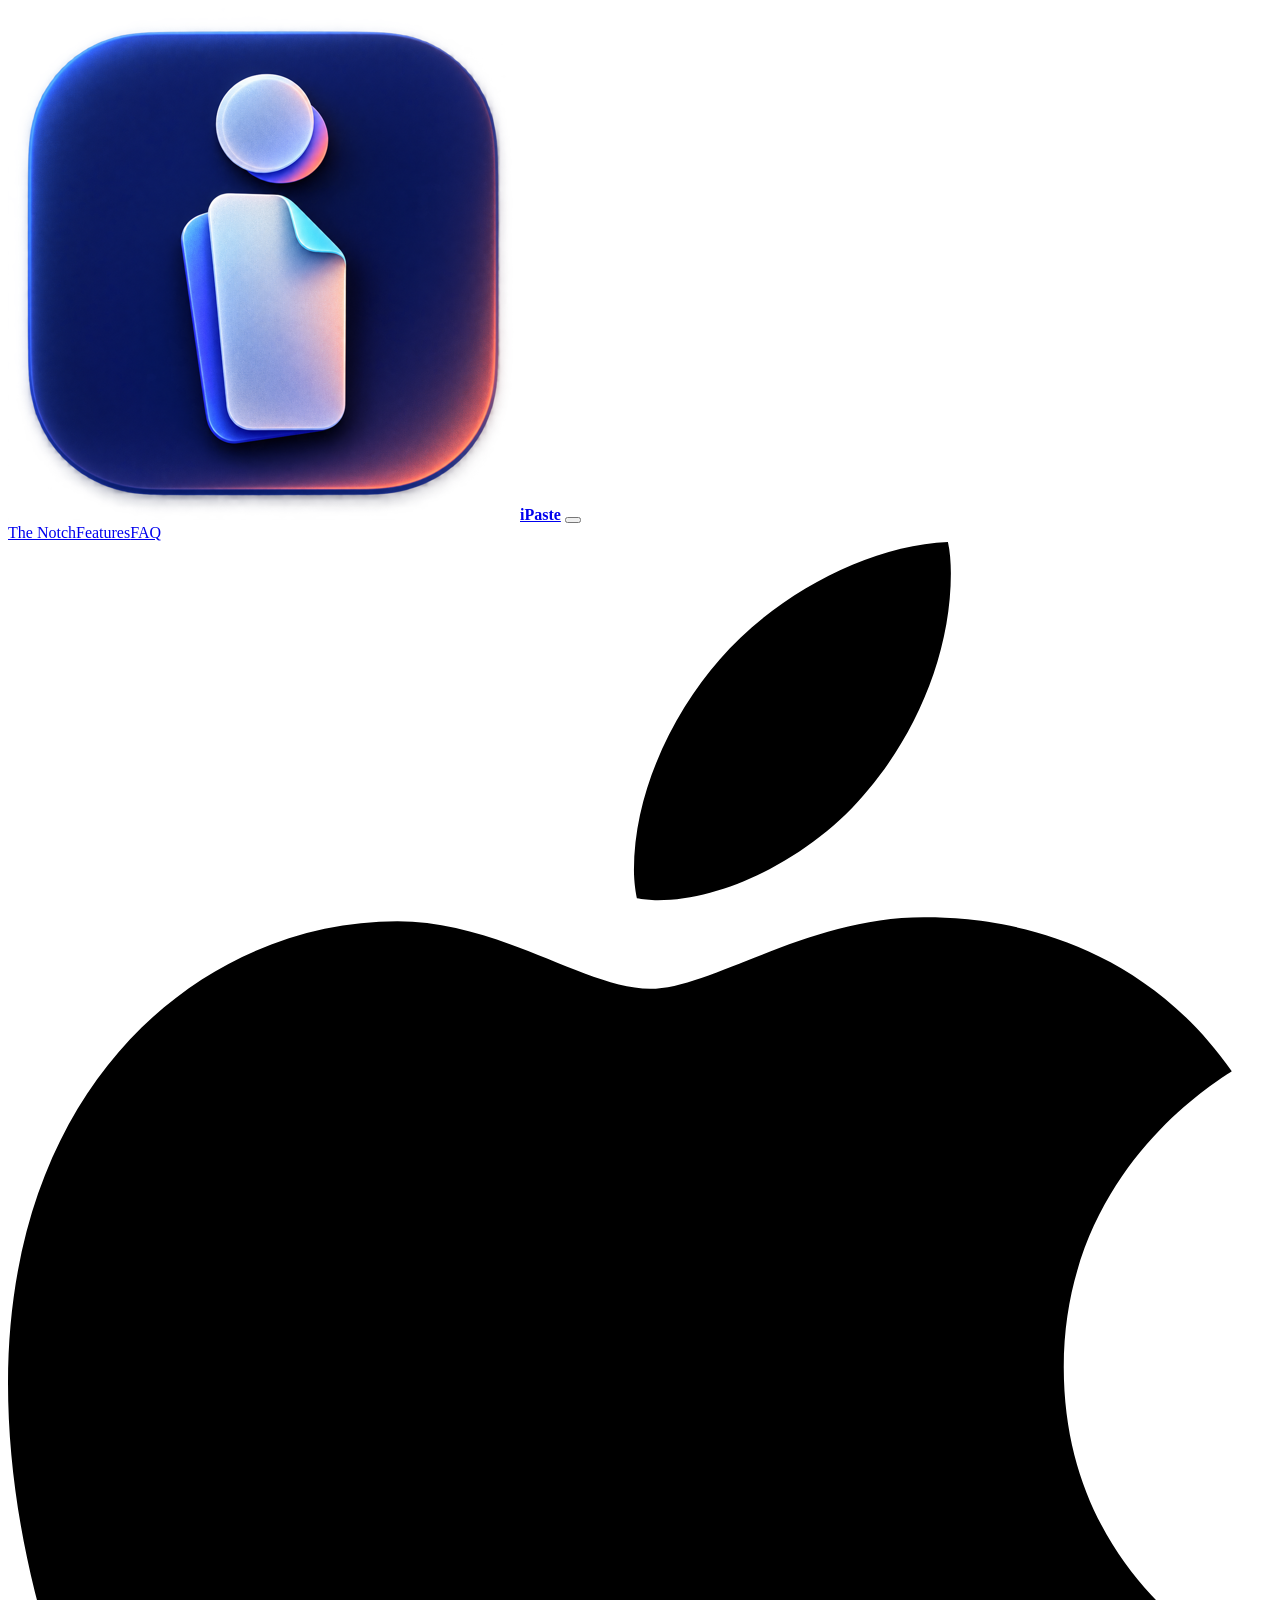
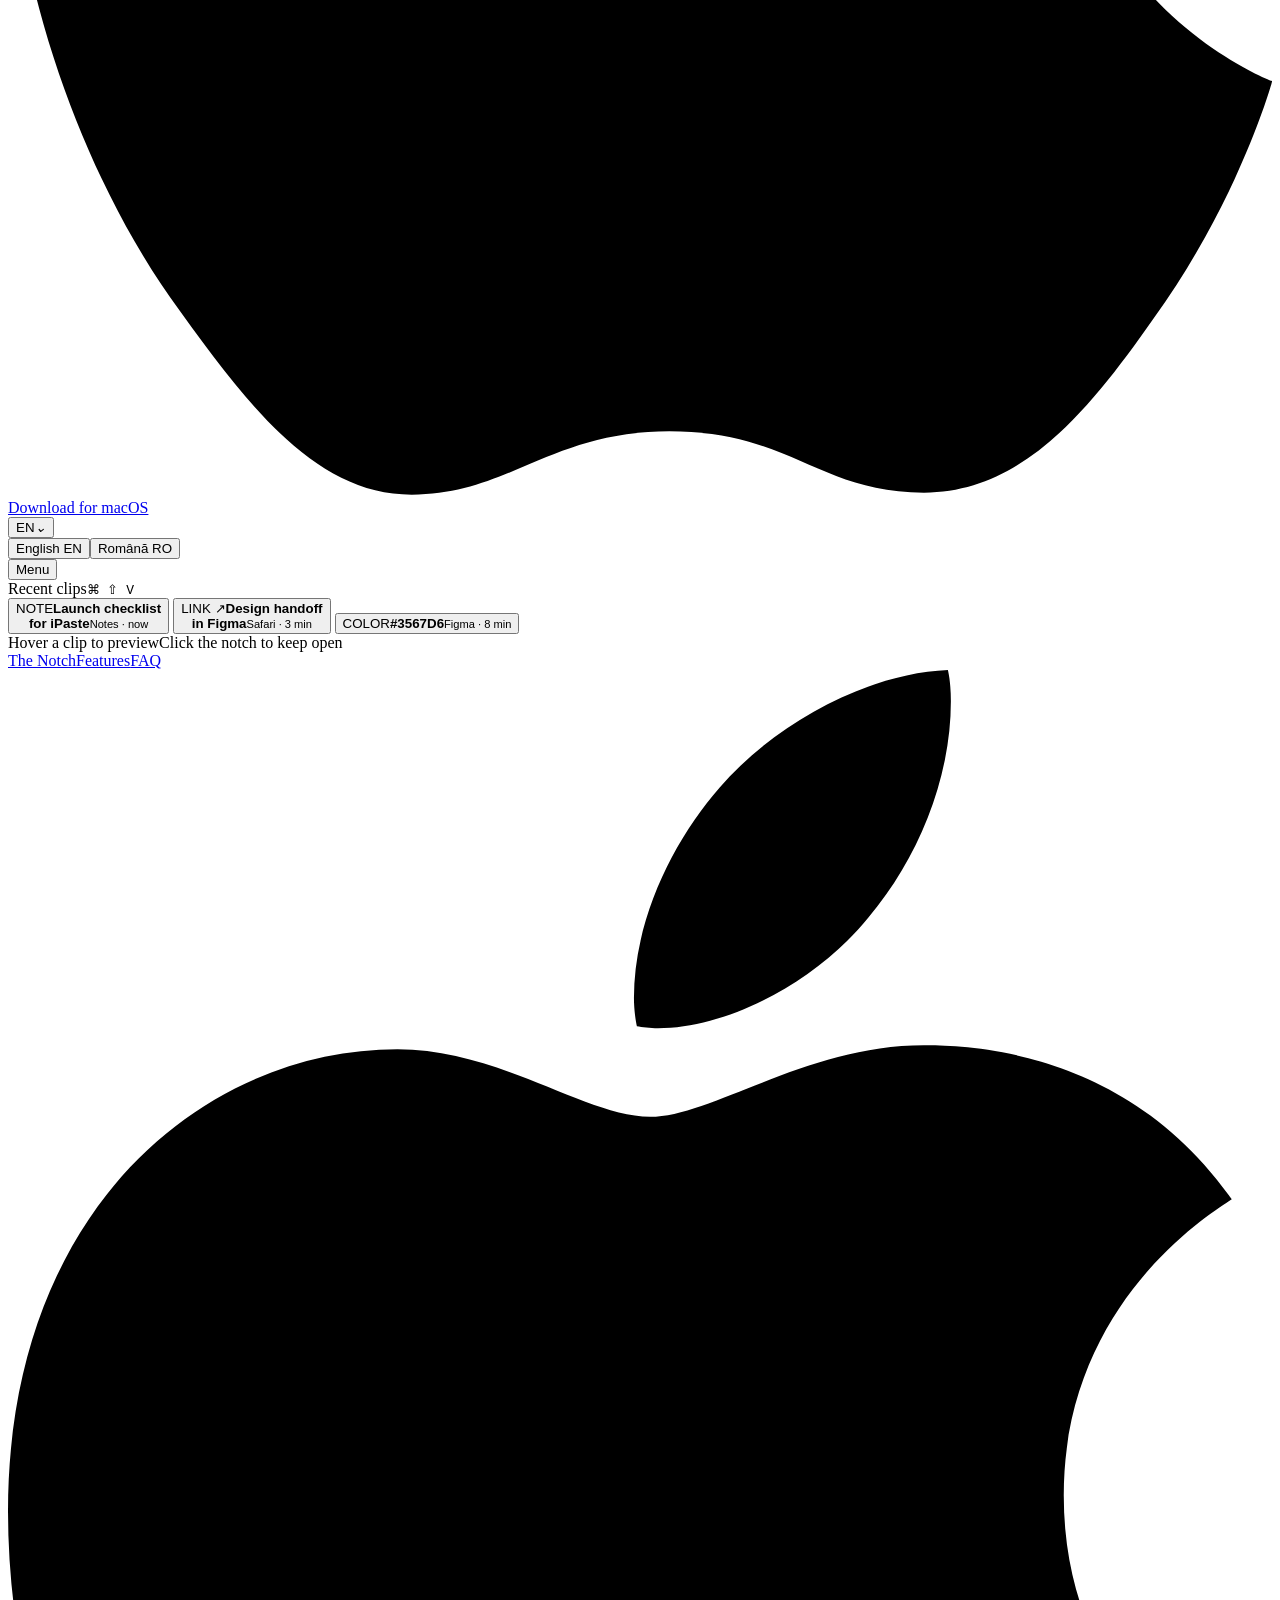
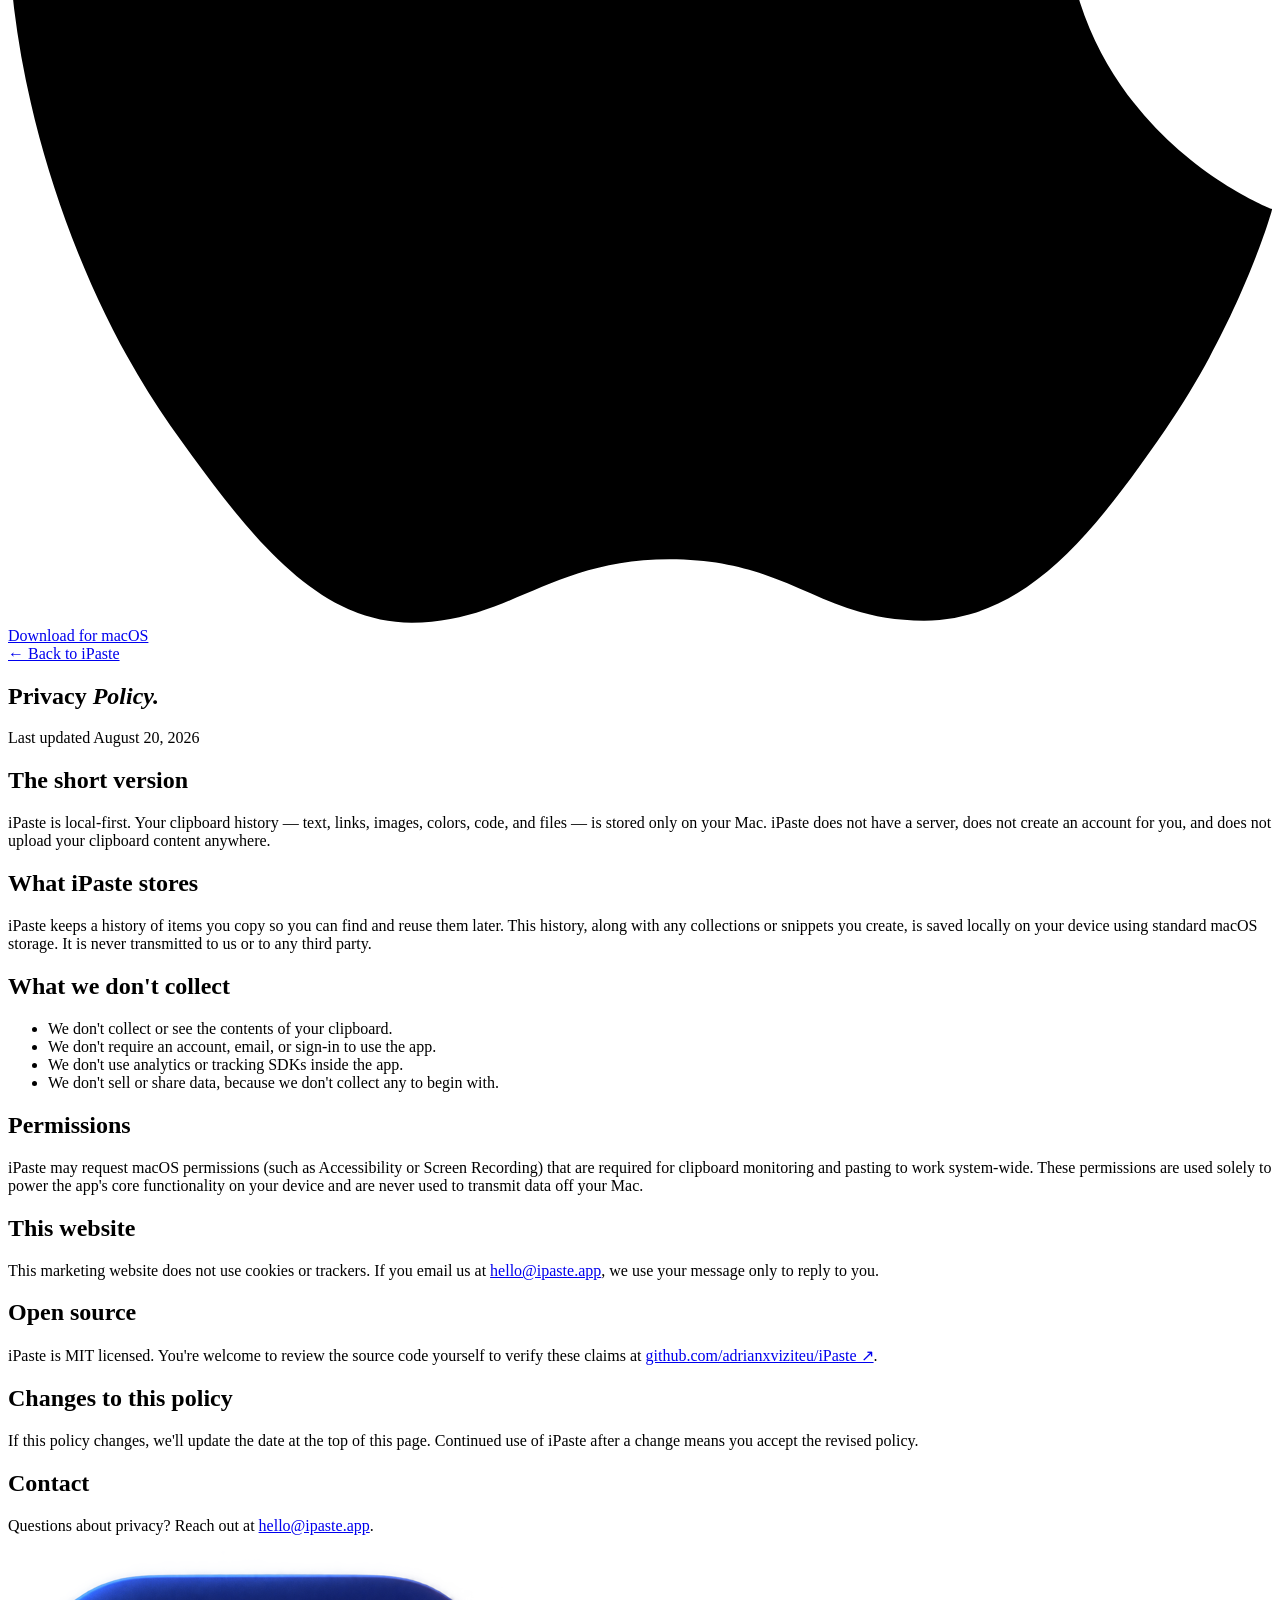
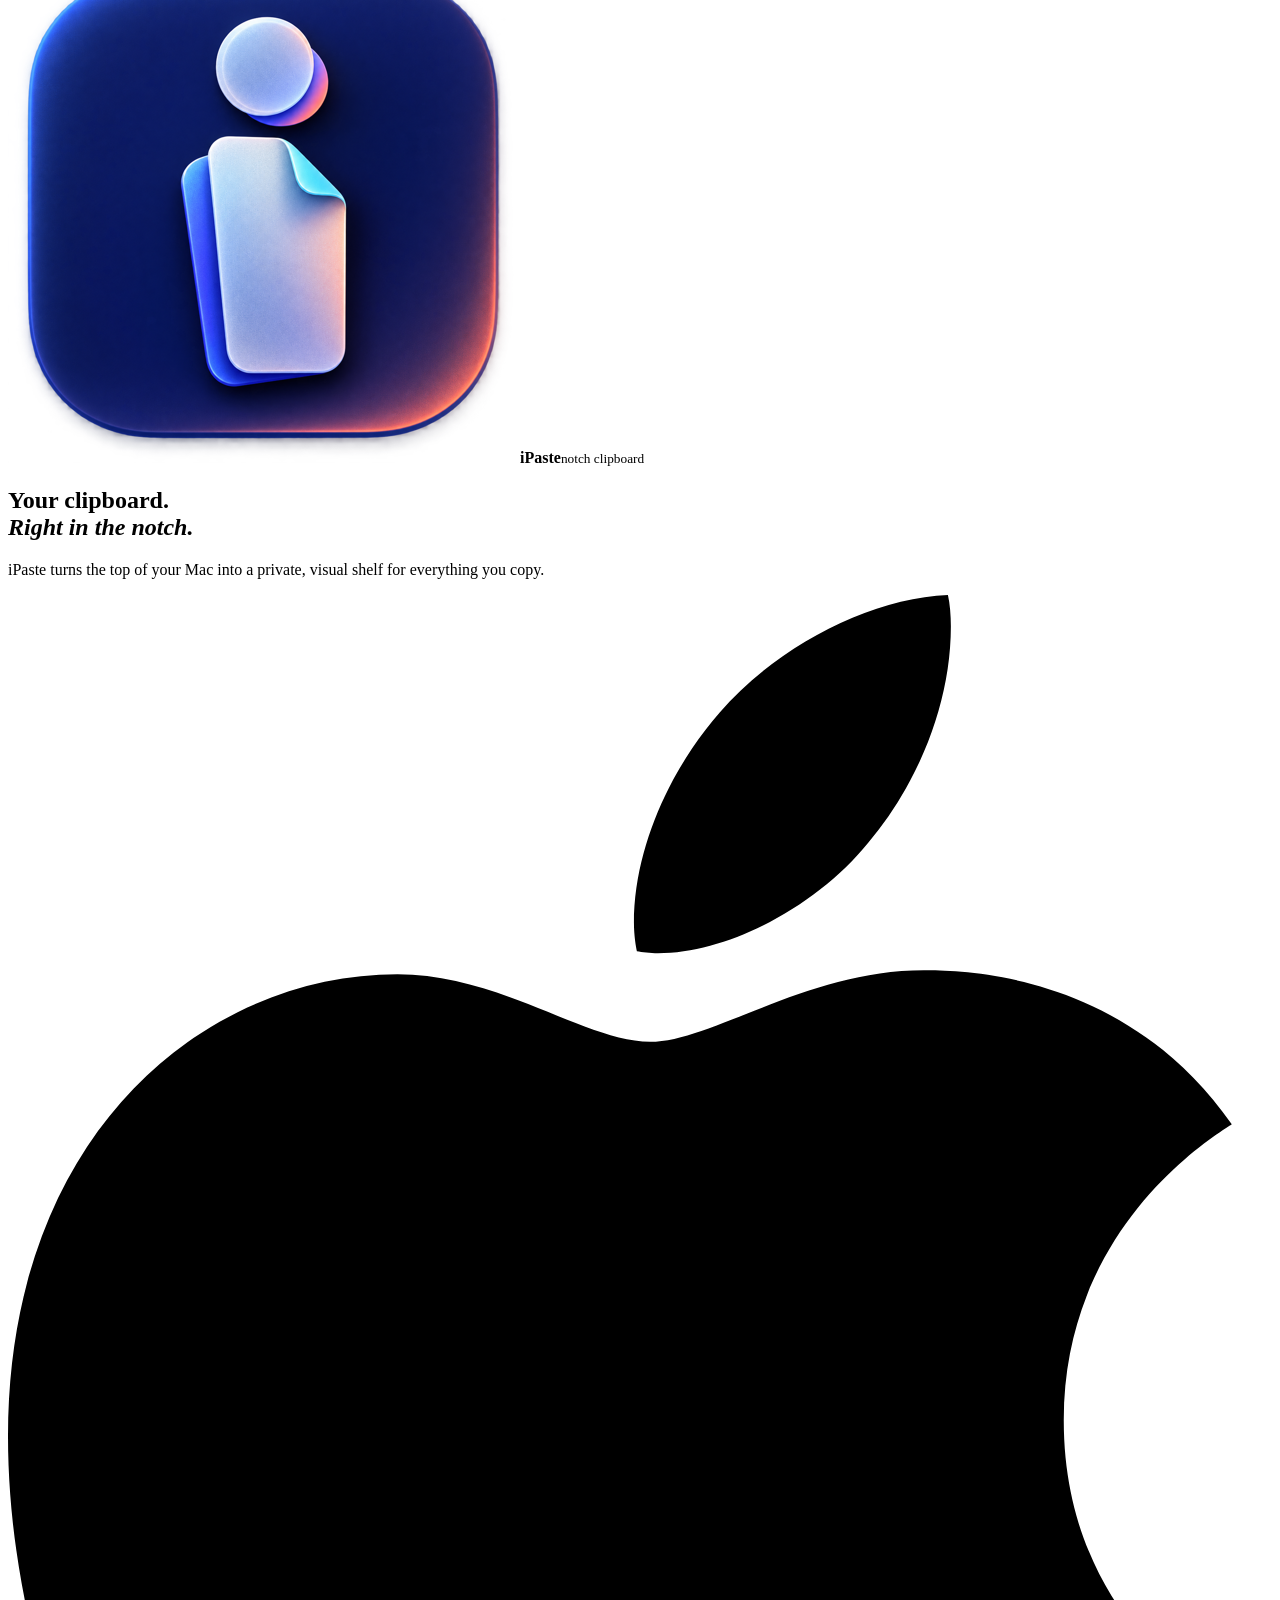
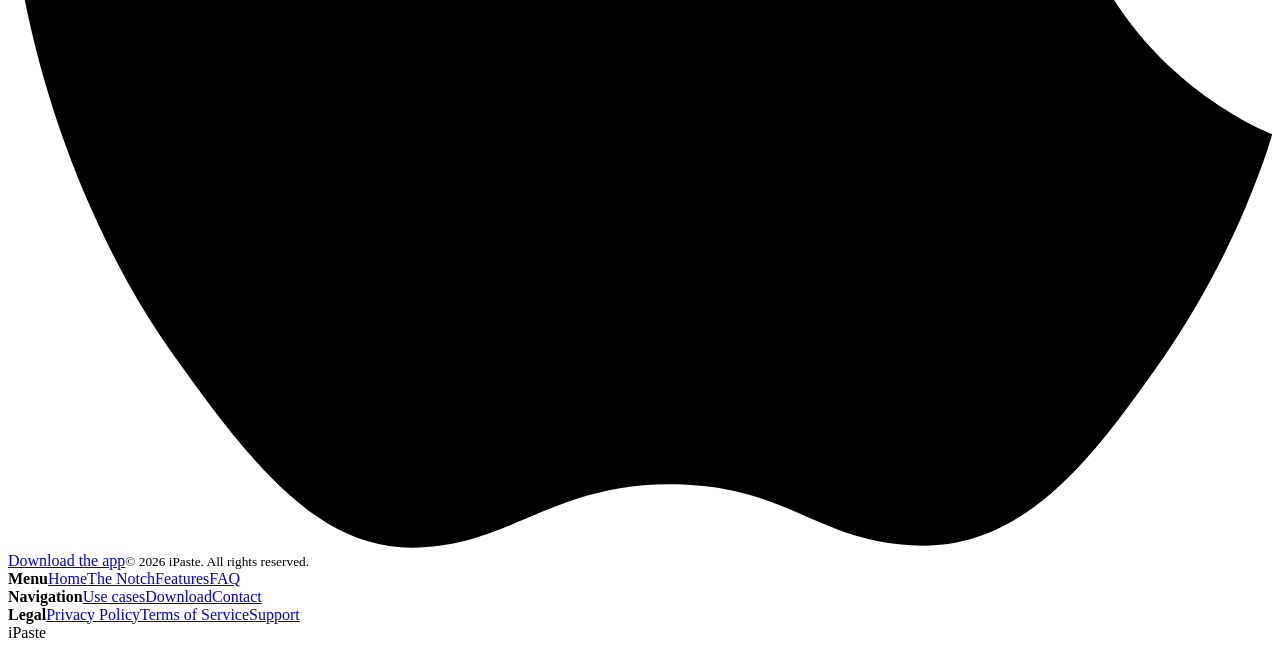
==== website/privacy.html @ 1c2b7af9 "Add Terms of Service page for iPaste" ====
<!doctype html>
<html lang="en">
  <head>
    <meta charset="UTF-8" />
    <meta name="viewport" content="width=device-width, initial-scale=1.0" />
    <meta name="theme-color" content="#1d46d2" />
    <meta name="description" content="iPaste's privacy policy: what data the app collects (none, by default) and how your clipboard history stays on your Mac." />
    <title>Privacy Policy — iPaste</title>
    <link rel="icon" type="image/png" sizes="16x16" href="assets/favicon-16.png" />
    <link rel="icon" type="image/png" sizes="32x32" href="assets/favicon-32.png" />
    <link rel="apple-touch-icon" sizes="180x180" href="assets/apple-touch-icon.png" />
    <link rel="stylesheet" href="styles.css" />
  </head>
  <body>
    <header class="floating-nav" data-notch-nav>
      <div class="nav-bar">
        <a class="nav-brand" href="index.html#top"><img class="app-icon" src="assets/ipaste-icon.png" alt="" /><strong>iPaste</strong></a>
        <button class="notch-peek-toggle" type="button" aria-expanded="false" aria-controls="notch-nav-shelf" aria-label="Preview recent clipboard items"><span></span><span></span><span></span></button>
        <nav class="nav-links"><a href="index.html#notch">The Notch</a><a href="index.html#features">Features</a><a href="index.html#faq">FAQ</a></nav>
        <a class="download-pill download-link" data-download-link href="https://github.com/adrianxviziteu/iPaste/releases/latest/download/iPaste.zip"><svg class="apple-logo" viewBox="0 0 814 1000" aria-hidden="true" focusable="false"><path d="M788.1 340.9c-5.8 4.5-108.2 62.2-108.2 190.5 0 148.4 130.3 200.9 134.2 202.2-.6 3.2-20.7 71.9-68.7 141.9-42.8 61.6-87.5 123.1-155.5 123.1s-85.5-39.5-164-39.5c-76.5 0-103.7 40.8-165.9 40.8s-105.6-57-155.5-127C46.7 790.7 0 663 0 541.8c0-194.4 126.4-297.5 250.8-297.5 66.1 0 121.2 43.4 162.7 43.4 39.5 0 101.1-46 176.3-46 28.5 0 130.9 2.6 198.3 99.2zm-234-181.5c31.1-36.9 53.1-88.1 53.1-139.3 0-7.1-.6-14.3-1.9-20.1-50.6 1.9-110.8 33.7-147.1 75.8-28.5 32.4-55.1 83.6-55.1 135.5 0 7.8 1.3 15.6 1.9 18.1 3.2.6 8.4 1.3 13.6 1.3 45.4 0 102.5-30.4 135.5-71.3z"/></svg>Descarcă <span class="download-arrow">↓</span></a>
        <button class="menu-toggle" aria-expanded="false" aria-controls="mobile-nav">Menu</button>
      </div>
      <div class="nav-shelf" id="notch-nav-shelf" aria-hidden="true">
        <div class="nav-shelf-head"><span><i></i> Recent clips</span><kbd>⌘ ⇧ V</kbd></div>
        <div class="nav-shelf-clips">
          <button class="nav-shelf-clip clip-note" type="button"><span class="clip-kind">NOTE</span><strong>Launch checklist<br />for iPaste</strong><small>Notes · now</small></button>
          <button class="nav-shelf-clip clip-link" type="button"><span class="clip-kind">LINK ↗</span><strong>Design handoff<br />in Figma</strong><small>Safari · 3 min</small></button>
          <button class="nav-shelf-clip clip-color" type="button"><span class="clip-kind">COLOR</span><strong>#3567D6</strong><small>Figma · 8 min</small></button>
        </div>
        <div class="nav-shelf-foot"><span>Hover a clip to preview</span><span>Click the notch to keep open</span></div>
      </div>
    </header>
    <nav class="mobile-nav" id="mobile-nav"><a href="index.html#notch">The Notch</a><a href="index.html#features">Features</a><a href="index.html#faq">FAQ</a><a class="download-link" data-download-link href="https://github.com/adrianxviziteu/iPaste/releases/latest/download/iPaste.zip"><svg class="apple-logo" viewBox="0 0 814 1000" aria-hidden="true" focusable="false"><path d="M788.1 340.9c-5.8 4.5-108.2 62.2-108.2 190.5 0 148.4 130.3 200.9 134.2 202.2-.6 3.2-20.7 71.9-68.7 141.9-42.8 61.6-87.5 123.1-155.5 123.1s-85.5-39.5-164-39.5c-76.5 0-103.7 40.8-165.9 40.8s-105.6-57-155.5-127C46.7 790.7 0 663 0 541.8c0-194.4 126.4-297.5 250.8-297.5 66.1 0 121.2 43.4 162.7 43.4 39.5 0 101.1-46 176.3-46 28.5 0 130.9 2.6 198.3 99.2zm-234-181.5c31.1-36.9 53.1-88.1 53.1-139.3 0-7.1-.6-14.3-1.9-20.1-50.6 1.9-110.8 33.7-147.1 75.8-28.5 32.4-55.1 83.6-55.1 135.5 0 7.8 1.3 15.6 1.9 18.1 3.2.6 8.4 1.3 13.6 1.3 45.4 0 102.5-30.4 135.5-71.3z"/></svg>Descarcă pentru macOS ↓</a></nav>

    <main id="top">
      <section class="legal section-white">
        <a class="legal-back" href="index.html">← Back to iPaste</a>
        <div class="legal-header">
          <h1>Privacy <em>Policy.</em></h1>
          <p>Last updated August 20, 2026</p>
        </div>
        <div class="legal-body">
          <h2>The short version</h2>
          <p>iPaste is local-first. Your clipboard history — text, links, images, colors, code, and files — is stored only on your Mac. iPaste does not have a server, does not create an account for you, and does not upload your clipboard content anywhere.</p>

          <h2>What iPaste stores</h2>
          <p>iPaste keeps a history of items you copy so you can find and reuse them later. This history, along with any collections or snippets you create, is saved locally on your device using standard macOS storage. It is never transmitted to us or to any third party.</p>

          <h2>What we don't collect</h2>
          <ul>
            <li>We don't collect or see the contents of your clipboard.</li>
            <li>We don't require an account, email, or sign-in to use the app.</li>
            <li>We don't use analytics or tracking SDKs inside the app.</li>
            <li>We don't sell or share data, because we don't collect any to begin with.</li>
          </ul>

          <h2>Permissions</h2>
          <p>iPaste may request macOS permissions (such as Accessibility or Screen Recording) that are required for clipboard monitoring and pasting to work system-wide. These permissions are used solely to power the app's core functionality on your device and are never used to transmit data off your Mac.</p>

          <h2>This website</h2>
          <p>This marketing website does not use cookies or trackers. If you email us at <a href="mailto:hello@ipaste.app">hello@ipaste.app</a>, we use your message only to reply to you.</p>

          <h2>Open source</h2>
          <p>iPaste is MIT licensed. You're welcome to review the source code yourself to verify these claims at <a href="https://github.com/adrianxviziteu/iPaste" target="_blank" rel="noopener">github.com/adrianxviziteu/iPaste ↗</a>.</p>

          <h2>Changes to this policy</h2>
          <p>If this policy changes, we'll update the date at the top of this page. Continued use of iPaste after a change means you accept the revised policy.</p>

          <h2>Contact</h2>
          <p>Questions about privacy? Reach out at <a href="mailto:hello@ipaste.app">hello@ipaste.app</a>.</p>
        </div>
      </section>
    </main>

    <footer class="footer"><div class="footer-inner section-white"><div class="footer-product"><div class="price-title"><img class="app-icon" src="assets/ipaste-icon.png" alt="" /><strong>iPaste</strong><small>notch clipboard</small></div><h2>Your clipboard.<br /><em>Right in the notch.</em></h2><p>iPaste turns the top of your Mac into a private, visual shelf for everything you copy.</p><a class="footer-button download-link" data-download-link href="https://github.com/adrianxviziteu/iPaste/releases/latest/download/iPaste.zip"><svg class="apple-logo" viewBox="0 0 814 1000" aria-hidden="true" focusable="false"><path d="M788.1 340.9c-5.8 4.5-108.2 62.2-108.2 190.5 0 148.4 130.3 200.9 134.2 202.2-.6 3.2-20.7 71.9-68.7 141.9-42.8 61.6-87.5 123.1-155.5 123.1s-85.5-39.5-164-39.5c-76.5 0-103.7 40.8-165.9 40.8s-105.6-57-155.5-127C46.7 790.7 0 663 0 541.8c0-194.4 126.4-297.5 250.8-297.5 66.1 0 121.2 43.4 162.7 43.4 39.5 0 101.1-46 176.3-46 28.5 0 130.9 2.6 198.3 99.2zm-234-181.5c31.1-36.9 53.1-88.1 53.1-139.3 0-7.1-.6-14.3-1.9-20.1-50.6 1.9-110.8 33.7-147.1 75.8-28.5 32.4-55.1 83.6-55.1 135.5 0 7.8 1.3 15.6 1.9 18.1 3.2.6 8.4 1.3 13.6 1.3 45.4 0 102.5-30.4 135.5-71.3z"/></svg>Descarcă aplicația ↓</a><small>© 2026 iPaste. All rights reserved.</small></div><div class="footer-column"><strong>Menu</strong><a href="index.html#top">Home</a><a href="index.html#notch">The Notch</a><a href="index.html#features">Features</a><a href="index.html#faq">FAQ</a></div><div class="footer-column"><strong>Navigation</strong><a href="index.html#use-cases">Use cases</a><a href="index.html#download">Download</a><a href="mailto:hello@ipaste.app">Contact</a></div><div class="footer-column"><strong>Legal</strong><a href="privacy.html">Privacy Policy</a><a href="terms.html">Terms of Service</a><a href="index.html#faq">Support</a></div></div><div class="footer-word">iPaste</div></footer>
    <script src="script.js"></script>
  </body>
</html>
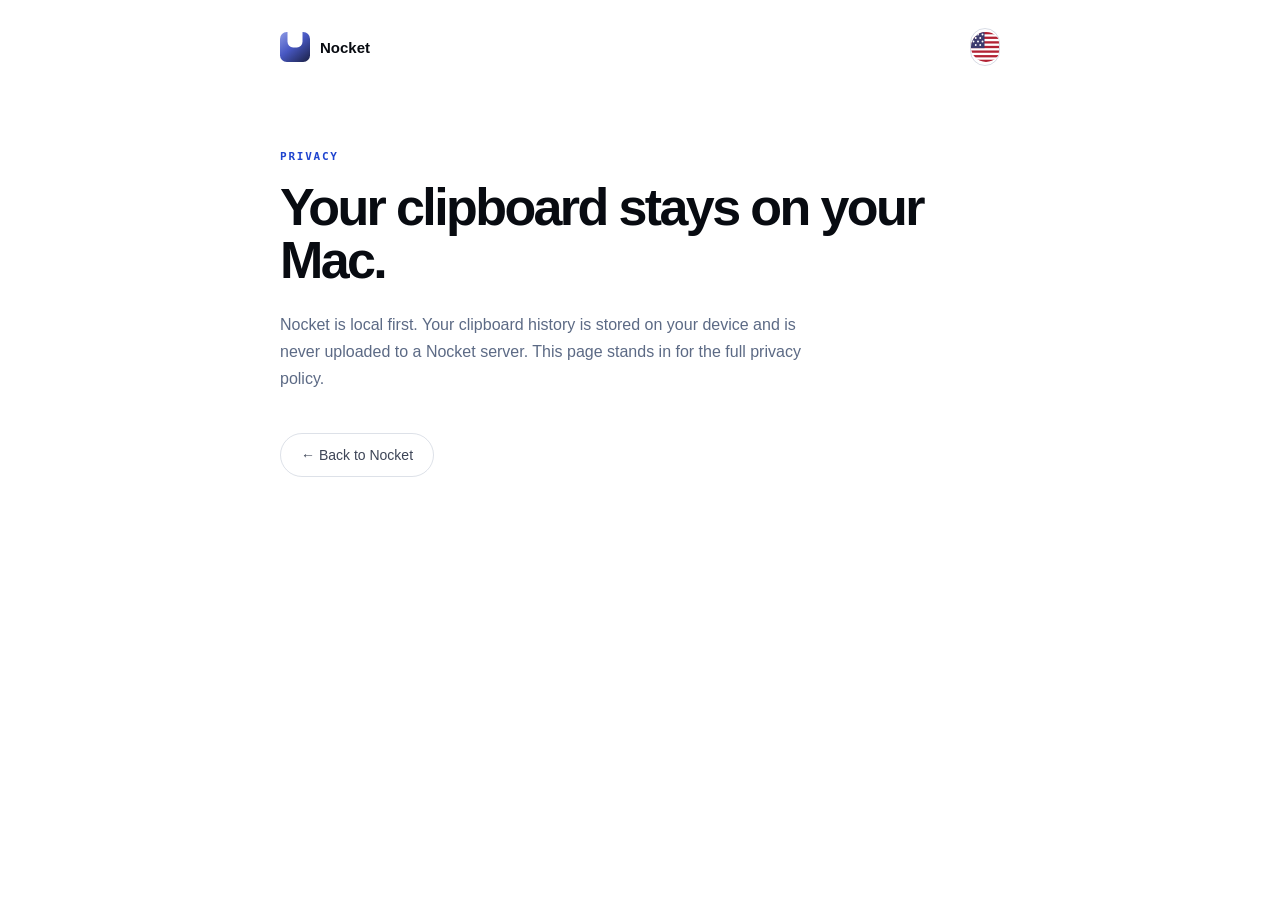
==== commit c09f5db2: "Refactor terms page for Nocket: update branding, simplify content, and enhance styling" ====
--- a/website/privacy.html
+++ b/website/privacy.html
@@ -1,78 +1,24 @@
 <!doctype html>
-<html lang="en">
+<html lang="en" data-title-key="privacy.metaTitle">
   <head>
     <meta charset="UTF-8" />
-    <meta name="viewport" content="width=device-width, initial-scale=1.0" />
+    <meta name="viewport" content="width=device-width,initial-scale=1" />
     <meta name="theme-color" content="#1d46d2" />
-    <meta name="description" content="iPaste's privacy policy: what data the app collects (none, by default) and how your clipboard history stays on your Mac." />
-    <title>Privacy Policy — iPaste</title>
-    <link rel="icon" type="image/png" sizes="16x16" href="assets/favicon-16.png" />
-    <link rel="icon" type="image/png" sizes="32x32" href="assets/favicon-32.png" />
-    <link rel="apple-touch-icon" sizes="180x180" href="assets/apple-touch-icon.png" />
-    <link rel="stylesheet" href="styles.css" />
+    <title>Nocket: Privacy</title>
+    <link rel="icon" type="image/svg+xml" href="assets/nocket-icon.svg" />
+    <link rel="stylesheet" href="styles.css?v=8" />
   </head>
-  <body>
-    <header class="floating-nav" data-notch-nav>
-      <div class="nav-bar">
-        <a class="nav-brand" href="index.html#top"><img class="app-icon" src="assets/ipaste-icon.png" alt="" /><strong>iPaste</strong></a>
-        <button class="notch-peek-toggle" type="button" aria-expanded="false" aria-controls="notch-nav-shelf" aria-label="Preview recent clipboard items"><span></span><span></span><span></span></button>
-        <nav class="nav-links"><a href="index.html#notch">The Notch</a><a href="index.html#features">Features</a><a href="index.html#faq">FAQ</a></nav>
-        <a class="download-pill download-link" data-download-link href="https://github.com/adrianxviziteu/iPaste/releases/latest/download/iPaste.zip"><svg class="apple-logo" viewBox="0 0 814 1000" aria-hidden="true" focusable="false"><path d="M788.1 340.9c-5.8 4.5-108.2 62.2-108.2 190.5 0 148.4 130.3 200.9 134.2 202.2-.6 3.2-20.7 71.9-68.7 141.9-42.8 61.6-87.5 123.1-155.5 123.1s-85.5-39.5-164-39.5c-76.5 0-103.7 40.8-165.9 40.8s-105.6-57-155.5-127C46.7 790.7 0 663 0 541.8c0-194.4 126.4-297.5 250.8-297.5 66.1 0 121.2 43.4 162.7 43.4 39.5 0 101.1-46 176.3-46 28.5 0 130.9 2.6 198.3 99.2zm-234-181.5c31.1-36.9 53.1-88.1 53.1-139.3 0-7.1-.6-14.3-1.9-20.1-50.6 1.9-110.8 33.7-147.1 75.8-28.5 32.4-55.1 83.6-55.1 135.5 0 7.8 1.3 15.6 1.9 18.1 3.2.6 8.4 1.3 13.6 1.3 45.4 0 102.5-30.4 135.5-71.3z"/></svg>Descarcă <span class="download-arrow">↓</span></a>
-        <button class="menu-toggle" aria-expanded="false" aria-controls="mobile-nav">Menu</button>
-      </div>
-      <div class="nav-shelf" id="notch-nav-shelf" aria-hidden="true">
-        <div class="nav-shelf-head"><span><i></i> Recent clips</span><kbd>⌘ ⇧ V</kbd></div>
-        <div class="nav-shelf-clips">
-          <button class="nav-shelf-clip clip-note" type="button"><span class="clip-kind">NOTE</span><strong>Launch checklist<br />for iPaste</strong><small>Notes · now</small></button>
-          <button class="nav-shelf-clip clip-link" type="button"><span class="clip-kind">LINK ↗</span><strong>Design handoff<br />in Figma</strong><small>Safari · 3 min</small></button>
-          <button class="nav-shelf-clip clip-color" type="button"><span class="clip-kind">COLOR</span><strong>#3567D6</strong><small>Figma · 8 min</small></button>
-        </div>
-        <div class="nav-shelf-foot"><span>Hover a clip to preview</span><span>Click the notch to keep open</span></div>
-      </div>
+  <body class="legal-page">
+    <header class="legal-top">
+      <a class="legal-brand" href="index.html"><img class="app-icon" src="assets/nocket-icon.svg" alt="" /><strong>Nocket</strong></a>
+      <button class="lang-toggle" type="button" data-lang-toggle aria-haspopup="listbox" aria-expanded="false" data-i18n-aria="nav.langAria" aria-label="Switch language"></button>
     </header>
-    <nav class="mobile-nav" id="mobile-nav"><a href="index.html#notch">The Notch</a><a href="index.html#features">Features</a><a href="index.html#faq">FAQ</a><a class="download-link" data-download-link href="https://github.com/adrianxviziteu/iPaste/releases/latest/download/iPaste.zip"><svg class="apple-logo" viewBox="0 0 814 1000" aria-hidden="true" focusable="false"><path d="M788.1 340.9c-5.8 4.5-108.2 62.2-108.2 190.5 0 148.4 130.3 200.9 134.2 202.2-.6 3.2-20.7 71.9-68.7 141.9-42.8 61.6-87.5 123.1-155.5 123.1s-85.5-39.5-164-39.5c-76.5 0-103.7 40.8-165.9 40.8s-105.6-57-155.5-127C46.7 790.7 0 663 0 541.8c0-194.4 126.4-297.5 250.8-297.5 66.1 0 121.2 43.4 162.7 43.4 39.5 0 101.1-46 176.3-46 28.5 0 130.9 2.6 198.3 99.2zm-234-181.5c31.1-36.9 53.1-88.1 53.1-139.3 0-7.1-.6-14.3-1.9-20.1-50.6 1.9-110.8 33.7-147.1 75.8-28.5 32.4-55.1 83.6-55.1 135.5 0 7.8 1.3 15.6 1.9 18.1 3.2.6 8.4 1.3 13.6 1.3 45.4 0 102.5-30.4 135.5-71.3z"/></svg>Descarcă pentru macOS ↓</a></nav>
-
-    <main id="top">
-      <section class="legal section-white">
-        <a class="legal-back" href="index.html">← Back to iPaste</a>
-        <div class="legal-header">
-          <h1>Privacy <em>Policy.</em></h1>
-          <p>Last updated August 20, 2026</p>
-        </div>
-        <div class="legal-body">
-          <h2>The short version</h2>
-          <p>iPaste is local-first. Your clipboard history — text, links, images, colors, code, and files — is stored only on your Mac. iPaste does not have a server, does not create an account for you, and does not upload your clipboard content anywhere.</p>
-
-          <h2>What iPaste stores</h2>
-          <p>iPaste keeps a history of items you copy so you can find and reuse them later. This history, along with any collections or snippets you create, is saved locally on your device using standard macOS storage. It is never transmitted to us or to any third party.</p>
-
-          <h2>What we don't collect</h2>
-          <ul>
-            <li>We don't collect or see the contents of your clipboard.</li>
-            <li>We don't require an account, email, or sign-in to use the app.</li>
-            <li>We don't use analytics or tracking SDKs inside the app.</li>
-            <li>We don't sell or share data, because we don't collect any to begin with.</li>
-          </ul>
-
-          <h2>Permissions</h2>
-          <p>iPaste may request macOS permissions (such as Accessibility or Screen Recording) that are required for clipboard monitoring and pasting to work system-wide. These permissions are used solely to power the app's core functionality on your device and are never used to transmit data off your Mac.</p>
-
-          <h2>This website</h2>
-          <p>This marketing website does not use cookies or trackers. If you email us at <a href="mailto:hello@ipaste.app">hello@ipaste.app</a>, we use your message only to reply to you.</p>
-
-          <h2>Open source</h2>
-          <p>iPaste is MIT licensed. You're welcome to review the source code yourself to verify these claims at <a href="https://github.com/adrianxviziteu/iPaste" target="_blank" rel="noopener">github.com/adrianxviziteu/iPaste ↗</a>.</p>
-
-          <h2>Changes to this policy</h2>
-          <p>If this policy changes, we'll update the date at the top of this page. Continued use of iPaste after a change means you accept the revised policy.</p>
-
-          <h2>Contact</h2>
-          <p>Questions about privacy? Reach out at <a href="mailto:hello@ipaste.app">hello@ipaste.app</a>.</p>
-        </div>
-      </section>
+    <main class="legal">
+      <p class="legal-eyebrow" data-i18n="privacy.eyebrow">Privacy</p>
+      <h1 data-i18n="privacy.title">Your clipboard stays on your Mac.</h1>
+      <p class="legal-body" data-i18n="privacy.body">Nocket is local first. Your clipboard history is stored on your device and is never uploaded to a Nocket server. This page stands in for the full privacy policy.</p>
+      <a class="legal-back" href="index.html" data-i18n="legal.back">← Back to Nocket</a>
     </main>
-
-    <footer class="footer"><div class="footer-inner section-white"><div class="footer-product"><div class="price-title"><img class="app-icon" src="assets/ipaste-icon.png" alt="" /><strong>iPaste</strong><small>notch clipboard</small></div><h2>Your clipboard.<br /><em>Right in the notch.</em></h2><p>iPaste turns the top of your Mac into a private, visual shelf for everything you copy.</p><a class="footer-button download-link" data-download-link href="https://github.com/adrianxviziteu/iPaste/releases/latest/download/iPaste.zip"><svg class="apple-logo" viewBox="0 0 814 1000" aria-hidden="true" focusable="false"><path d="M788.1 340.9c-5.8 4.5-108.2 62.2-108.2 190.5 0 148.4 130.3 200.9 134.2 202.2-.6 3.2-20.7 71.9-68.7 141.9-42.8 61.6-87.5 123.1-155.5 123.1s-85.5-39.5-164-39.5c-76.5 0-103.7 40.8-165.9 40.8s-105.6-57-155.5-127C46.7 790.7 0 663 0 541.8c0-194.4 126.4-297.5 250.8-297.5 66.1 0 121.2 43.4 162.7 43.4 39.5 0 101.1-46 176.3-46 28.5 0 130.9 2.6 198.3 99.2zm-234-181.5c31.1-36.9 53.1-88.1 53.1-139.3 0-7.1-.6-14.3-1.9-20.1-50.6 1.9-110.8 33.7-147.1 75.8-28.5 32.4-55.1 83.6-55.1 135.5 0 7.8 1.3 15.6 1.9 18.1 3.2.6 8.4 1.3 13.6 1.3 45.4 0 102.5-30.4 135.5-71.3z"/></svg>Descarcă aplicația ↓</a><small>© 2026 iPaste. All rights reserved.</small></div><div class="footer-column"><strong>Menu</strong><a href="index.html#top">Home</a><a href="index.html#notch">The Notch</a><a href="index.html#features">Features</a><a href="index.html#faq">FAQ</a></div><div class="footer-column"><strong>Navigation</strong><a href="index.html#use-cases">Use cases</a><a href="index.html#download">Download</a><a href="mailto:hello@ipaste.app">Contact</a></div><div class="footer-column"><strong>Legal</strong><a href="privacy.html">Privacy Policy</a><a href="terms.html">Terms of Service</a><a href="index.html#faq">Support</a></div></div><div class="footer-word">iPaste</div></footer>
-    <script src="script.js"></script>
+    <script src="script.js?v=8"></script>
   </body>
 </html>
--- a/website/styles.css
+++ b/website/styles.css
@@ -0,0 +1,1453 @@
+:root{--blue:#1f44cf;--blue2:#42b9fa;--ink:#080b11;--gray:#f5f5f5;--line:#e7e7e7;--muted:#747474;--serif:"Playfair Display",Georgia,serif;--sans:"DM Sans",-apple-system,BlinkMacSystemFont,"Segoe UI",sans-serif;--mono:"DM Mono",monospace}*{box-sizing:border-box}html{scroll-behavior:smooth}body{margin:0;color:var(--ink);background:#fff;font-family:var(--sans);-webkit-font-smoothing:antialiased}a{color:inherit}.section-white{width:min(1080px,calc(100% - 64px));margin:0 auto}.floating-nav{position:absolute;top:0;left:50%;z-index:10;display:flex;align-items:center;gap:29px;width:min(710px,calc(100% - 32px));height:54px;padding:7px 10px 7px 14px;border-radius:0 0 19px 19px;background:#050608;color:#fff;transform:translateX(-50%);box-shadow:0 8px 20px rgba(0,0,0,.12)}.nav-brand{display:flex;align-items:center;gap:9px;font-size:14px;text-decoration:none;white-space:nowrap}.app-icon{display:grid;place-items:center;width:31px;height:31px;border-radius:9px;background:linear-gradient(160deg,#aeeeff 0%,#4ec3ff 30%,#1368e7 67%,#2a2cdb 100%);color:#fff;font:italic 23px var(--serif);line-height:1;box-shadow:inset 0 1px 2px rgba(255,255,255,.65)}.nav-links{display:flex;align-items:center;gap:23px;margin-left:auto}.nav-links a{color:#9b9b9b;text-decoration:none;font-size:12px;transition:color .2s}.nav-links a:hover{color:#fff}.download-pill{display:flex;align-items:center;gap:7px;padding:10px 14px;border-radius:10px;background:#fff;color:#080808;text-decoration:none;font-size:11px;font-weight:700;white-space:nowrap}.download-pill span{color:#080808;font-size:8px}.menu-toggle,.mobile-nav{display:none}.hero{position:relative;min-height:950px;padding:80px 24px 0;overflow:hidden;background:linear-gradient(155deg,#2734be 0%,#165fe3 37%,#2fa5f6 70%,#94ddfb 100%);color:#fff;text-align:center}.hero:after{content:"";position:absolute;right:-10%;bottom:-23%;width:120%;height:52%;border-radius:50% 50% 0 0/30% 30% 0 0;background:linear-gradient(180deg,rgba(255,255,255,.12),rgba(255,255,255,.32));filter:blur(14px);pointer-events:none}.hero-glow{position:absolute;border-radius:50%;filter:blur(80px);opacity:.35}.hero-glow-one{top:-140px;left:10%;width:500px;height:320px;background:#746cff}.hero-glow-two{top:400px;right:-140px;width:450px;height:310px;background:#ecf7ff}.hero-content{position:relative;z-index:2}.hero-eyebrow{display:flex;align-items:center;justify-content:center;gap:9px;margin-bottom:25px;font-size:20px;font-weight:600;letter-spacing:-.04em}.apple-mark{font-size:13px;color:#fff}.hero h1{margin:0 auto 27px;font-size:clamp(62px,8.5vw,112px);line-height:.85;letter-spacing:-.09em;font-weight:700}.hero h1 em{font-family:var(--serif);font-style:italic;font-weight:600;letter-spacing:-.08em}.hero-content>p{max-width:570px;margin:0 auto 25px;font-size:16px;line-height:1.65;color:rgba(255,255,255,.9)}.hero-button{display:inline-flex;align-items:center;justify-content:center;gap:6px;border:0;border-radius:100px;padding:15px 21px;background:#050608;color:#fff;cursor:pointer;text-decoration:none;font:600 13px var(--sans);box-shadow:0 4px 0 rgba(255,255,255,.5),0 9px 18px rgba(0,0,0,.16);transition:transform .2s,box-shadow .2s}.hero-button:hover{transform:translateY(-2px);box-shadow:0 5px 0 rgba(255,255,255,.5),0 12px 24px rgba(0,0,0,.2)}.hero-meta{display:flex;justify-content:center;gap:22px;margin-top:23px;color:rgba(9,29,81,.58);font:10px var(--mono)}.hero-shelf{position:absolute;z-index:2;bottom:0;left:50%;width:min(1000px,calc(100% - 64px));height:235px;border-radius:31px 31px 0 0;background:#020304;box-shadow:0 -20px 40px rgba(0,0,0,.13);transform:translateX(-50%);text-align:left;overflow:hidden}.shelf-sides{position:absolute;top:13px;color:#fff;font-size:11px}.shelf-left{left:20px}.shelf-right{right:20px;display:flex;gap:14px;color:#d1e9fb}.shelf-content{margin:20px 145px 0}.shelf-search{display:flex;gap:11px;align-items:center;color:#939393;font-size:13px}.shelf-tabs{display:flex;gap:8px;align-items:center;margin-top:19px}.shelf-tabs span{padding:10px 14px;border-radius:100px;background:#1b1c1d;color:#9b9b9b;font-size:11px;white-space:nowrap}.shelf-tabs span.active{background:#fff;color:#111}.shelf-tabs b{font-weight:400;opacity:.58}.shelf-tabs .add{width:32px;padding:8px;text-align:center;font-size:19px}.shelf-cards{display:flex;gap:10px;margin-top:21px;overflow:hidden}.shelf-card{flex:0 0 150px;height:100px;border-radius:13px;overflow:hidden;background:#242526;color:#fff;position:relative}.shelf-card small{position:absolute;bottom:8px;left:9px;color:#b8b8b8;font-size:8px}.fake-photo{height:100%;padding:13px 10px;background:linear-gradient(150deg,#df9c72,#eecc89 44%,#98c8a9 45%,#5a8b76);font:600 9px var(--mono);color:#fff;line-height:1.3}.photo-two{background:linear-gradient(135deg,#08776e,#2caf91 36%,#e4b75f 37%,#f5dda7 100%)}.text-card{padding:12px}.fake-text{font-size:15px;line-height:1.02}.fake-text em{font-family:var(--serif);font-size:20px}.color-card{background:#1d81f2}.fake-color{height:100%;display:grid;place-items:center;font:11px var(--mono)}.code-card{padding:13px;background:#17223b}.fake-code{font:10px var(--mono);line-height:1.55;color:#b9d3ff}.hero-caption{position:absolute;z-index:3;bottom:12px;left:50%;width:min(1000px,calc(100% - 64px));display:flex;justify-content:space-between;color:rgba(255,255,255,.5);font:9px var(--mono);transform:translateX(-50%)}
+.intro{padding:100px 0 85px;text-align:center}.award-row{display:flex;justify-content:center;gap:26px;margin-bottom:56px;color:#b0b0b0;font:9px var(--mono)}.intro h2,.feature-panel h2,.audiences h2,.pricing h2,.faq h2,.download-inner h2{margin:0;font-size:clamp(43px,5vw,69px);line-height:.94;letter-spacing:-.09em}.intro h2 em,.feature-panel h2 em,.audiences h2 em,.pricing h2 em,.faq h2 em,.download-inner h2 em{font-family:var(--serif);font-style:italic;font-weight:600}.intro>p{max-width:640px;margin:26px auto 20px;color:#777;font-size:17px;line-height:1.5}.feature-tags{display:flex;justify-content:center;flex-wrap:wrap;gap:8px;max-width:770px;margin:0 auto}.feature-tags span{padding:9px 13px;border-radius:100px;background:#f5f5f5;color:#7c7c7c;font-size:10px}.feature-panel{display:grid;grid-template-columns:.82fr 1.18fr;gap:55px;align-items:center;padding:78px 48px;margin-bottom:20px;border-radius:25px;background:#f5f5f5}.panel-copy{align-self:start}.panel-copy h2{font-size:42px;line-height:1.02}.panel-copy p{max-width:340px;margin:22px 0 0;color:#707070;font-size:14px;line-height:1.6}.wide-app-preview{min-width:0;padding:19px;border-radius:17px;background:#030405;color:#fff;box-shadow:0 12px 28px rgba(0,0,0,.14)}.wide-toolbar{display:flex;justify-content:space-between;color:#929292;font:12px var(--mono)}.wide-toolbar div{display:flex;gap:8px}.wide-toolbar i{display:grid;place-items:center;width:25px;height:25px;border-radius:50%;background:#1e2022;color:#b9b9b9;font-style:normal;font-size:11px}.wide-filters{display:flex;gap:7px;margin:18px 0 14px;overflow:hidden}.wide-filters>*{padding:8px 11px;border-radius:100px;background:#1b1d1f;color:#aeaeae;font-size:9px;white-space:nowrap;font-weight:400}.wide-filters span{background:#fff;color:#111}.wide-grid{display:grid;grid-template-columns:repeat(5,1fr);gap:9px}.wide-clip{height:122px;display:flex;flex-direction:column;justify-content:space-between;padding:11px;border-radius:11px;background:#1d1f21;font-size:11px}.wide-clip small{color:#a0a0a0;font-size:8px}.wide-clip.selected{border:2px solid #2a83ff;background:#1c2027}.sky-clip{background:linear-gradient(160deg,#c9e5f2,#6eafc9)}.pink-clip{background:#d6688b}.green-clip{background:#b7de72;color:#17300b}.white-clip{background:#fff;color:#151515}.white-clip small{color:#888}.reverse-panel{grid-template-columns:1.18fr .82fr}.notch-preview{height:260px;position:relative;overflow:hidden;border-radius:15px;background:linear-gradient(165deg,#82c6d9,#e1eed0 52%,#f3c78e);box-shadow:0 12px 28px rgba(0,0,0,.11)}.notch-glow{position:absolute;inset:0;background:radial-gradient(circle at 20% 15%,rgba(255,255,255,.75),transparent 33%),linear-gradient(180deg,transparent 50%,rgba(255,255,255,.25))}.notch-window{position:absolute;left:17%;top:34px;width:70%;padding:17px;border-radius:20px;background:#050607;color:#fff;box-shadow:0 18px 30px rgba(0,0,0,.22)}.notch-search{color:#8d8d8d;font:12px var(--mono)}.notch-pills{display:flex;gap:7px;margin:16px 0;overflow:hidden}.notch-pills>*{padding:7px 10px;border-radius:100px;background:#1e2021;color:#ababab;font-size:8px;white-space:nowrap}.notch-pills b{background:#fff;color:#111}.notch-items{display:flex;gap:8px}.notch-item{flex:1;height:72px;display:flex;flex-direction:column;justify-content:space-between;padding:10px;border-radius:10px;background:#fff;color:#111}.notch-item strong{font-size:20px}.notch-item small{font-size:8px;color:#777}.notch-item.pink{background:#d6688b}.notch-item.lime{background:#b7de72}.testimonial{padding:115px 0;text-align:center}.stars{margin-bottom:14px;color:#ff9e00;letter-spacing:4px;font-size:15px}.testimonial blockquote{max-width:620px;margin:0 auto 25px;font-family:var(--serif);font-size:24px;line-height:1.35}.testimonial-person{display:flex;justify-content:center;align-items:center;gap:9px;text-align:left}.avatar{display:grid;place-items:center;width:32px;height:32px;border-radius:50%;background:#f0c7aa;color:#7c4a35;font-weight:700}.testimonial-person strong,.testimonial-person small{display:block}.testimonial-person strong{font-size:11px}.testimonial-person small{margin-top:3px;color:#999;font-size:9px}.audiences{padding:50px 0 125px;text-align:center}.audiences>p{max-width:610px;margin:23px auto 47px;color:#777;font-size:15px;line-height:1.6}.audience-grid{display:grid;grid-template-columns:repeat(3,1fr);gap:18px;text-align:left}.audience-grid article{min-height:220px;padding:27px;border-radius:20px;background:#f5f5f5}.audience-icon{display:grid;place-items:center;width:42px;height:42px;margin-bottom:26px;border-radius:50%;background:#fff;font-size:17px}.audience-grid h3{margin:0 0 11px;font-size:20px;letter-spacing:-.06em}.audience-grid p{margin:0;color:#737373;font-size:13px;line-height:1.55}.pricing{padding:0 0 110px;background:linear-gradient(180deg,#fff 0%,#fff 18%,#afe4fa 59%,#2b45d1 100%)}.pricing-inner{padding-top:110px;text-align:center;background:transparent}.pricing-inner>p{max-width:470px;margin:24px auto 48px;color:#777;font-size:16px;line-height:1.55}.price-card{width:min(400px,100%);margin:0 auto;padding:20px 30px 30px;border-radius:24px;background:#fff;box-shadow:0 15px 45px rgba(23,75,153,.14);text-align:left}.price-title{display:flex;align-items:center;gap:9px;justify-content:center;margin:-8px auto 25px;width:max-content;padding:7px 15px;border-radius:0 0 16px 16px;background:#050608;color:#fff;font-size:13px}.price-title .app-icon{width:27px;height:27px;font-size:19px}.price-title small{margin-left:4px;color:#8d8d8d;font-size:10px}.device-pills{display:flex;overflow:hidden;margin-bottom:18px;border-radius:100px;background:#f3f3f3}.device-pills>*{flex:1;padding:10px 5px;text-align:center;color:#555;font-size:10px;font-weight:400}.device-pills b{border-radius:100px;background:#050608;color:#fff}.price-value{display:flex;justify-content:center;align-items:flex-start;margin:15px 0 13px}.price-value small{margin-top:9px;font:17px var(--mono)}.price-value strong{font-size:75px;letter-spacing:-.12em;line-height:1}.price-note{text-align:center;color:#777;font-size:12px;line-height:1.45}.price-card ul{display:grid;gap:11px;margin:25px 0;padding:0;list-style:none;color:#555;font-size:12px}.price-card li:before{content:"✓";display:inline-grid;place-items:center;width:18px;height:18px;margin-right:8px;border:1px solid #d4d4d4;border-radius:50%;color:#8aa344;font-size:10px}.price-card .hero-button{width:100%;justify-content:center}.faq{padding:120px 0 130px;text-align:center}.faq>p{max-width:580px;margin:23px auto 48px;color:#777;font-size:16px;line-height:1.5}.faq-grid{display:grid;grid-template-columns:1fr 1fr;gap:16px;text-align:left}.faq-grid details{padding:20px 21px;border-radius:12px;background:#f5f5f5}.faq-grid summary{display:flex;justify-content:space-between;cursor:pointer;list-style:none;font-size:12px}.faq-grid summary::-webkit-details-marker{display:none}.faq-grid summary span{font:19px var(--mono)}.faq-grid details[open] summary span{transform:rotate(45deg)}.faq-grid p{margin:14px 20px 0 0;color:#777;font-size:11px;line-height:1.55}.download-section{padding:0 0 0;background:#fff}.download-inner{position:relative;overflow:hidden;padding:90px 20px 100px;background:linear-gradient(145deg,#2761e3,#4bc4fa);color:#fff;text-align:center}.download-inner:before,.download-inner:after{content:"";position:absolute;width:490px;height:230px;border-radius:50%;border:1px solid rgba(255,255,255,.25)}.download-inner:before{top:-105px;left:-100px}.download-inner:after{right:-140px;bottom:-100px}.download-inner>.app-icon{width:43px;height:43px;margin:0 auto 25px;font-size:29px}.download-label{position:relative;z-index:1;color:rgba(255,255,255,.67);font:10px var(--mono);text-transform:uppercase;letter-spacing:.12em}.download-inner h2{position:relative;z-index:1;margin:23px 0 18px;font-size:66px}.download-inner p{position:relative;z-index:1;margin-bottom:25px;color:rgba(255,255,255,.83);font-size:16px}.download-inner .hero-button{position:relative;z-index:1}.download-inner>small{position:relative;z-index:1;display:block;margin-top:15px;color:rgba(255,255,255,.6);font:9px var(--mono)}.footer{overflow:hidden;background:#050608;color:#fff}.footer-inner{display:grid;grid-template-columns:1.5fr .7fr .7fr .7fr;gap:45px;padding:75px 0 100px;background:#050608}.footer-product .price-title{justify-content:flex-start;margin:0 0 28px;padding:0;background:transparent}.footer-product .price-title small{color:#777}.footer-product h2{margin:0 0 21px;font-size:32px;line-height:.93;letter-spacing:-.08em}.footer-product h2 em{font-family:var(--serif);font-style:italic}.footer-product>p{max-width:310px;color:#999;font-size:12px;line-height:1.55}.footer-button{display:inline-block;margin:10px 0 20px;padding:11px 14px;border-radius:10px;background:#fff;color:#050608;text-decoration:none;font-size:11px;font-weight:700}.footer-product>small{display:block;color:#666;font:9px var(--mono)}.footer-column{display:flex;flex-direction:column;gap:16px}.footer-column strong{margin-bottom:6px;color:#777;font-size:12px}.footer-column a{color:#fff;text-decoration:none;font-size:12px}.footer-word{margin:0 auto;color:#111215;font-size:clamp(150px,28vw,400px);font-weight:700;line-height:.72;letter-spacing:-.11em;white-space:nowrap}.modal{position:fixed;inset:0;z-index:20;display:grid;place-items:center;background:rgba(0,0,0,.45);backdrop-filter:blur(5px);opacity:0;pointer-events:none;transition:opacity .2s}.modal.is-open{opacity:1;pointer-events:auto}.modal-card{width:min(420px,calc(100% - 32px));padding:30px;border-radius:20px;background:#fff;box-shadow:0 25px 70px rgba(0,0,0,.2);position:relative}.modal-close{position:absolute;top:12px;right:18px;border:0;background:none;color:#999;font-size:25px;cursor:pointer}.modal-card h2{margin:20px 0 10px;font-size:34px;letter-spacing:-.08em}.modal-card>p{color:#777;font-size:13px;line-height:1.5}.notify-form{margin-top:23px}.notify-form label{display:block;margin-bottom:8px;color:#999;font:9px var(--mono);text-transform:uppercase}.notify-form>div{display:flex;gap:7px}.notify-form input{min-width:0;flex:1;border:1px solid #ddd;border-radius:100px;padding:13px 14px;outline:0;font:12px var(--sans)}.notify-form .hero-button{padding:12px 16px;white-space:nowrap}.notify-form>small{display:block;margin-top:11px;color:#999;font-size:10px}.form-success{margin-top:20px;padding:14px;border-radius:10px;background:#c7f365;font-size:13px;font-weight:700}
+@media(max-width:850px){.section-white{width:min(100% - 40px,650px)}.floating-nav{width:calc(100% - 32px)}.nav-links,.download-pill{display:none}.menu-toggle{display:block;margin-left:auto;border:0;background:none;color:#fff;font:600 12px var(--sans)}.mobile-nav{position:absolute;top:61px;right:16px;z-index:15;display:none;flex-direction:column;gap:5px;padding:13px;border-radius:13px;background:#050608;color:#fff;box-shadow:0 15px 30px rgba(0,0,0,.18)}.mobile-nav.is-open{display:flex}.mobile-nav a{padding:7px 9px;text-decoration:none;font-size:12px}.hero{min-height:850px;padding-top:125px}.hero-shelf{width:calc(100% - 40px);height:190px}.shelf-content{margin:16px 65px 0}.shelf-tabs span{padding:8px 10px}.shelf-card{flex-basis:125px;height:80px}.hero-caption{width:calc(100% - 40px);font-size:7px}.award-row{flex-wrap:wrap;gap:15px}.feature-panel{grid-template-columns:1fr;padding:38px 28px}.reverse-panel{grid-template-columns:1fr}.panel-copy h2{font-size:42px}.wide-grid{grid-template-columns:repeat(5,110px);overflow:hidden}.audience-grid{grid-template-columns:1fr 1fr}.footer-inner{grid-template-columns:1.5fr 1fr 1fr;gap:30px}.footer-column:last-child{display:none}}
+@media(max-width:600px){.section-white{width:calc(100% - 32px)}.hero{min-height:760px;padding:115px 16px 0}.hero-eyebrow{font-size:16px}.hero h1{font-size:57px}.hero-content>p{font-size:14px}.hero-meta{gap:9px;flex-wrap:wrap;font-size:8px}.hero-shelf{width:calc(100% - 32px);height:155px;border-radius:18px 18px 0 0}.shelf-sides{top:8px;font-size:8px}.shelf-right{right:9px;gap:8px}.shelf-content{margin:14px 24px 0}.shelf-search{font-size:9px}.shelf-tabs{margin-top:12px}.shelf-tabs span{padding:6px 8px;font-size:8px}.shelf-tabs span:nth-child(n+4){display:none}.shelf-cards{margin-top:12px;gap:6px}.shelf-card{flex-basis:92px;height:62px;border-radius:8px}.fake-photo,.fake-text{font-size:7px;padding:7px}.fake-text em{font-size:10px}.shelf-card small{left:6px;bottom:4px;font-size:6px}.hero-caption{bottom:6px;gap:8px}.intro{padding:72px 0}.award-row{font-size:7px;margin-bottom:38px}.intro h2,.feature-panel h2,.audiences h2,.pricing h2,.faq h2{font-size:43px}.intro>p{font-size:14px}.feature-tags span{font-size:8px;padding:8px 9px}.feature-panel{padding:28px 18px;margin-bottom:12px;border-radius:17px}.panel-copy h2{font-size:35px}.panel-copy p{font-size:12px}.wide-app-preview{padding:11px}.wide-filters{margin:12px 0 10px}.wide-filters>*{padding:6px 8px;font-size:7px}.wide-grid{gap:5px}.wide-clip{height:83px;padding:7px;font-size:8px}.wide-clip small{font-size:6px}.notch-preview{height:200px}.notch-window{top:20px;padding:11px}.notch-pills{margin:10px 0}.notch-pills>*{padding:5px 6px;font-size:6px}.notch-item{height:55px;padding:6px}.notch-item strong{font-size:13px}.notch-item small{font-size:6px}.testimonial{padding:70px 0}.testimonial blockquote{font-size:19px}.audiences{padding:30px 0 80px}.audiences>p{font-size:13px}.audience-grid{grid-template-columns:1fr;gap:10px}.audience-grid article{min-height:0;padding:21px}.audience-icon{margin-bottom:15px}.audience-grid h3{font-size:18px}.audience-grid p{font-size:12px}.pricing-inner{padding-top:75px}.pricing-inner>p{font-size:14px}.price-card{padding:18px 20px 24px}.faq{padding:75px 0 90px}.faq>p{font-size:14px}.faq-grid{grid-template-columns:1fr;gap:9px}.faq-grid details{padding:16px}.faq-grid summary{font-size:11px}.download-inner{padding:67px 15px 76px}.download-inner h2{font-size:47px}.footer-inner{grid-template-columns:1fr 1fr;gap:28px;padding:52px 0 75px}.footer-product{grid-column:span 2}.footer-column:last-child{display:flex}.footer-word{font-size:150px}.modal-card{padding:26px 22px}.notify-form>div{flex-direction:column}.notify-form .hero-button{width:100%}}
+
+/* Nocket brand and motion layer */
+:root{--brand-midnight:#11183f;--brand-indigo:#5968e9;--brand-cyan:#50d5df;--brand-coral:#ff7a68}
+.app-icon{display:block;object-fit:cover;background:none;color:transparent;font-size:0;box-shadow:0 3px 10px rgba(23,31,88,.3)}
+.floating-nav{position:fixed;top:14px;border:1px solid rgba(255,255,255,.1);border-radius:18px;background:rgba(5,6,10,.82);box-shadow:0 12px 34px rgba(9,12,28,.17);backdrop-filter:blur(18px) saturate(150%);transition:top .35s ease,width .35s ease,background .35s ease,box-shadow .35s ease}
+.floating-nav.is-scrolled{top:9px;width:min(665px,calc(100% - 32px));background:rgba(7,9,17,.94);box-shadow:0 16px 42px rgba(9,12,28,.26)}
+.nav-brand strong{letter-spacing:-.045em}
+.nav-links a,.download-pill,.footer-column a{transition:color .2s ease,transform .2s ease,opacity .2s ease}
+.nav-links a:hover,.footer-column a:hover{transform:translateY(-1px)}
+.hero{background:radial-gradient(circle at 13% 12%,rgba(255,122,104,.34),transparent 29%),radial-gradient(circle at 88% 70%,rgba(80,213,223,.4),transparent 33%),linear-gradient(145deg,var(--brand-midnight) 0%,#344397 46%,#4979b7 72%,#75cbd0 100%)}
+.hero-glow-one{background:var(--brand-coral);animation:auroraOne 12s ease-in-out infinite alternate}
+.hero-glow-two{background:var(--brand-cyan);animation:auroraTwo 15s ease-in-out infinite alternate}
+.hero-content{animation:heroArrive .9s cubic-bezier(.2,.8,.2,1) both}
+.hero-shelf{animation:shelfArrive 1s .22s cubic-bezier(.2,.8,.2,1) both}
+.shelf-card{transition:transform .28s ease,box-shadow .28s ease,filter .28s ease;animation:shelfDrift 5.8s ease-in-out infinite;will-change:translate,transform}
+.shelf-card:nth-child(2){animation-delay:-1.2s}.shelf-card:nth-child(3){animation-delay:-2.6s}.shelf-card:nth-child(4){animation-delay:-3.7s}.shelf-card:nth-child(5){animation-delay:-4.8s}
+.shelf-card:hover{z-index:2;transform:translateY(-6px) scale(1.035);box-shadow:0 14px 25px rgba(0,0,0,.35);filter:saturate(1.08)}
+.shelf-tabs span,.feature-tags span,.wide-clip,.notch-item,.audience-grid article,.faq-grid details,.price-card{transition:transform .28s ease,box-shadow .28s ease,background .28s ease,border-color .28s ease}
+.shelf-tabs span:not(.add):hover{transform:translateY(-2px);background:#292c31;color:#fff}.shelf-tabs span.active:hover{background:#fff;color:#111}
+.feature-tags span:hover{transform:translateY(-2px);background:#eceeff}
+.wide-clip:hover,.notch-item:hover{z-index:2;transform:translateY(-6px) scale(1.025);box-shadow:0 13px 24px rgba(0,0,0,.17)}
+.audience-grid article:hover{transform:translateY(-7px);background:#f1f2f8;box-shadow:0 18px 35px rgba(17,24,63,.09)}
+.faq-grid details:hover{transform:translateY(-2px);background:#f1f2f8}
+.price-card:hover{transform:translateY(-5px);box-shadow:0 24px 58px rgba(28,45,110,.2)}
+.pricing{background:linear-gradient(180deg,#fff 0%,#fff 18%,#d9dbff 56%,#5968e9 100%)}
+.download-inner{background:radial-gradient(circle at 18% 5%,rgba(255,122,104,.5),transparent 32%),linear-gradient(145deg,var(--brand-midnight),var(--brand-indigo) 58%,#4bbec9)}
+.reveal{opacity:0;transform:translateY(30px) scale(.985);transition:opacity .72s cubic-bezier(.2,.8,.2,1),transform .72s cubic-bezier(.2,.8,.2,1);transition-delay:var(--reveal-delay,0ms)}
+.reveal.is-visible{opacity:1;transform:translateY(0) scale(1)}
+@keyframes heroArrive{from{opacity:0;transform:translateY(22px)}to{opacity:1;transform:translateY(0)}}
+@keyframes shelfArrive{from{opacity:0;transform:translate(-50%,48px) scale(.97)}to{opacity:1;transform:translate(-50%,0) scale(1)}}
+@keyframes shelfDrift{0%,100%{translate:0 0}50%{translate:0 -5px}}
+@keyframes auroraOne{from{transform:translate(-4%,-2%) scale(.95)}to{transform:translate(16%,14%) scale(1.12)}}
+@keyframes auroraTwo{from{transform:translate(4%,4%) scale(.96)}to{transform:translate(-15%,-9%) scale(1.08)}}
+@media(max-width:850px){.floating-nav{top:10px}.floating-nav.is-scrolled{top:7px}.mobile-nav{position:fixed;top:72px}.app-icon{object-fit:cover}}
+@media(prefers-reduced-motion:reduce){html{scroll-behavior:auto}.hero-content,.hero-shelf,.hero-glow,.shelf-card{animation:none!important}.reveal{opacity:1;transform:none;transition:none}.wide-clip,.notch-item,.audience-grid article,.faq-grid details,.price-card,.shelf-tabs span,.feature-tags span{transition:none}}
+
+/* Responsive finishing */
+#features,#use-cases,#pricing,#faq,#download{scroll-margin-top:88px}
+@media(max-width:850px){
+  .floating-nav{z-index:17}
+  body.mobile-menu-open{overflow:hidden}
+  body.mobile-menu-open:before{content:"";position:fixed;inset:0;z-index:14;background:rgba(8,11,22,.46);backdrop-filter:blur(6px);animation:menuFade .22s ease both}
+  .mobile-nav{left:20px;right:20px;top:76px;z-index:16;width:auto;padding:10px;grid-template-columns:1fr 1fr;gap:8px;border:1px solid rgba(255,255,255,.12);border-radius:18px;background:rgba(8,10,18,.94);box-shadow:0 24px 60px rgba(4,6,14,.34);backdrop-filter:blur(20px) saturate(150%)}
+  .mobile-nav.is-open{display:grid;animation:menuDrop .28s cubic-bezier(.2,.8,.2,1) both}
+  .mobile-nav a{display:flex;align-items:center;justify-content:space-between;min-height:52px;padding:14px;border-radius:12px;background:#141722;color:#f3f4f8;font-size:13px;font-weight:600;letter-spacing:-.02em;transition:background .2s ease,transform .2s ease}
+  .mobile-nav a:after{content:"↗";color:#7d88a8;font-size:14px}
+  .mobile-nav a:hover{transform:translateY(-1px);background:#1c2030}
+  .mobile-nav a:last-child{grid-column:1/-1;background:linear-gradient(115deg,#4d5bd3,#3baeb9)}
+  .mobile-nav a:last-child:after{color:#fff}
+}
+@media(max-width:600px){
+  .mobile-nav{left:16px;right:16px;top:72px}
+  .mobile-nav a{min-height:48px;padding:12px;font-size:12px}
+  .shelf-cards{display:grid;grid-template-columns:repeat(3,minmax(0,1fr));gap:6px;overflow:visible}
+  .shelf-card{width:auto;min-width:0;flex-basis:auto}
+  .shelf-card:nth-child(n+4){display:none}
+  .wide-grid{grid-template-columns:repeat(3,minmax(0,1fr));overflow:visible}
+  .wide-clip{width:auto;min-width:0}
+  .wide-clip:nth-child(n+4){display:none}
+  .wide-filters b:nth-of-type(n+4){display:none}
+  .wide-toolbar i:nth-child(n+3){display:none}
+  .notch-item:nth-child(n+4){display:none}
+  .notch-window{left:12%;width:76%}
+  .hero-meta span:first-child{display:none}
+}
+@media(min-width:700px) and (max-width:850px){
+  .floating-nav,.floating-nav.is-scrolled{width:min(710px,calc(100% - 32px))}
+  .nav-links{display:flex;gap:17px}
+  .download-pill{display:flex}
+  .menu-toggle,.mobile-nav{display:none!important}
+}
+@keyframes menuFade{from{opacity:0}to{opacity:1}}
+@keyframes menuDrop{from{opacity:0;transform:translateY(-10px) scale(.98)}to{opacity:1;transform:translateY(0) scale(1)}}
+@media(prefers-reduced-motion:reduce){body.mobile-menu-open:before,.mobile-nav.is-open{animation:none!important}}
+
+/* Restrained Nocket palette */
+:root{--brand-accent:#3156c7;--brand-ink:#0d1117;--brand-paper:#f3f1ec;--brand-steel:#dbe1e4}
+.app-icon{filter:saturate(.78)}
+.hero{background:radial-gradient(circle at 18% 8%,rgba(49,86,199,.08),transparent 30%),linear-gradient(180deg,#f4f2ed 0%,#e9ecec 66%,#d7dee1 100%);color:var(--brand-ink)}
+.hero:after{background:linear-gradient(180deg,rgba(255,255,255,.08),rgba(255,255,255,.28))}
+.hero-glow-one{background:#b8c2cd;opacity:.11}.hero-glow-two{background:#9cabb8;opacity:.1}
+.hero-eyebrow,.apple-mark{color:var(--brand-ink)}
+.hero-content>p{color:#626b74}
+.hero-meta{color:#899199}
+.hero-button .apple-mark{color:#fff}
+.hero-shelf{box-shadow:0 -18px 45px rgba(13,17,23,.14)}
+.shelf-cards,.wide-grid,.notch-items{filter:saturate(.58)}
+.fake-photo{background:linear-gradient(150deg,#b9a58f,#d3c7ac 44%,#91a399 45%,#667b71)}
+.photo-two{background:linear-gradient(135deg,#567973,#8fa79b 38%,#c0ad8d 39%,#ddd3bf)}
+.color-card{background:#3156c7}.pink-clip{background:#a97983}.green-clip{background:#91a27d;color:#172015}.sky-clip{background:linear-gradient(160deg,#d5dcdf,#8ca0aa)}
+.notch-preview{background:linear-gradient(165deg,#aebbc0,#e2e3dc 54%,#c9c3b8)}
+.notch-item.pink{background:#a97983}.notch-item.lime{background:#91a27d}
+.feature-tags span:hover,.audience-grid article:hover,.faq-grid details:hover{background:#efefec}
+.wide-clip.selected{border-color:var(--brand-accent)}
+.pricing{background:linear-gradient(180deg,#fff 0%,#fff 20%,#f0f1f2 62%,#d9dee2 100%)}
+.download-inner{background:var(--brand-ink)}
+.download-inner:before,.download-inner:after{border-color:rgba(255,255,255,.11)}
+.mobile-nav a:last-child{background:var(--brand-accent)}
+@media(max-width:600px){.hero{background:radial-gradient(circle at 50% 2%,rgba(49,86,199,.08),transparent 32%),linear-gradient(180deg,#f4f2ed,#e7ebeb 68%,#d7dee1)}}
+
+/* The navbar is the closed notch; it becomes a floating shelf control on scroll. */
+.floating-nav{top:0;border-width:0 1px 1px;border-radius:0 0 23px 23px;background:#07090d;box-shadow:0 10px 26px rgba(13,17,23,.16);transition:top .35s ease,width .35s ease,border-radius .35s ease,background .35s ease,box-shadow .35s ease}
+.floating-nav.is-scrolled{top:9px;border-width:1px;border-radius:18px}
+.floating-nav:before{content:"";position:absolute;top:8px;left:50%;width:7px;height:7px;border-radius:50%;background:#1e2632;box-shadow:inset 0 0 0 2px #0e1117;transform:translateX(-50%);opacity:.9;pointer-events:none}
+.notch-mini,.notch-button-icon{position:relative;display:inline-block;width:26px;height:11px;border-radius:0 0 7px 7px;background:var(--brand-ink)}
+.notch-mini:after,.notch-button-icon:after{content:"";position:absolute;top:3px;left:50%;width:3px;height:3px;border-radius:50%;background:#647184;transform:translateX(-50%)}
+.notch-button-icon{width:22px;height:9px;background:#fff}
+.notch-button-icon:after{top:2px;width:3px;height:3px;background:#8791a0}
+.hero-shelf:before{content:"";position:absolute;top:0;left:50%;z-index:3;width:92px;height:11px;border-radius:0 0 10px 10px;background:#15181d;transform:translateX(-50%)}
+#notch{scroll-margin-top:88px}
+@media(max-width:850px){.floating-nav{top:0}.floating-nav.is-scrolled{top:7px}.mobile-nav{top:64px}}
+@media(max-width:600px){.hero h1{font-size:52px}.hero-eyebrow{font-size:14px}.notch-mini{width:23px;height:10px}.mobile-nav{top:64px}}
+
+/* Balanced color: one cool family, one warm accent */
+:root{--brand-accent:#3567d6;--brand-warm:#ee9b67;--brand-pale-blue:#e9f0fa;--brand-pale-sand:#f6eee5;--brand-pale-mint:#e8f1ee}
+.hero{background:radial-gradient(circle at 13% 10%,rgba(53,103,214,.2),transparent 31%),radial-gradient(circle at 88% 28%,rgba(238,155,103,.18),transparent 30%),linear-gradient(180deg,#f5f1e9 0%,#eaf0f2 63%,#ccdae1 100%)}
+.hero-glow-one{background:var(--brand-warm);opacity:.16}.hero-glow-two{background:#6e9ed0;opacity:.16}
+.hero h1 em{color:#2f58b2}
+.shelf-cards,.wide-grid,.notch-items{filter:saturate(.78)}
+.feature-tags span:nth-child(3n+1){background:var(--brand-pale-blue);color:#48628d}
+.feature-tags span:nth-child(3n+2){background:var(--brand-pale-sand);color:#83644e}
+.feature-tags span:nth-child(3n){background:var(--brand-pale-mint);color:#4d7167}
+.feature-panel#features{background:#eef3f9}
+.feature-panel.reverse-panel{background:#f6f0e8}
+.fake-photo{background:linear-gradient(150deg,#c8a079,#e2c895 44%,#8daf9e 45%,#51786a)}
+.photo-two{background:linear-gradient(135deg,#3f746d,#85aa99 38%,#d2aa73 39%,#ead4ad)}
+.pink-clip,.notch-item.pink{background:#c78378}.green-clip,.notch-item.lime{background:#8cab85}.sky-clip{background:linear-gradient(160deg,#d9e8ef,#87abc0)}
+.notch-preview{background:linear-gradient(155deg,#a8cbd7,#e3eadf 52%,#edc694)}
+.audience-grid article:nth-child(3n+1){background:#eef3f9}.audience-grid article:nth-child(3n+2){background:#f7f1e9}.audience-grid article:nth-child(3n){background:#edf3f1}
+.audience-grid article:nth-child(3n+1) .audience-icon{color:#3567d6}.audience-grid article:nth-child(3n+2) .audience-icon{color:#bd714b}.audience-grid article:nth-child(3n) .audience-icon{color:#4f8175}
+.pricing{background:linear-gradient(180deg,#fff 0%,#fff 18%,#e6eef9 58%,#85a6dc 100%)}
+.download-inner{background:radial-gradient(circle at 16% 12%,rgba(53,103,214,.42),transparent 31%),radial-gradient(circle at 86% 80%,rgba(238,155,103,.25),transparent 28%),#0d1117}
+.mobile-nav a:last-child{background:#3567d6}
+@media(max-width:600px){.hero{background:radial-gradient(circle at 10% 5%,rgba(53,103,214,.18),transparent 32%),radial-gradient(circle at 92% 25%,rgba(238,155,103,.15),transparent 28%),linear-gradient(180deg,#f5f1e9,#e8eef0 68%,#cddbe1)}}
+
+/* Native macOS typography */
+:root{--sans:-apple-system,BlinkMacSystemFont,"SF Pro Display","Helvetica Neue",Arial,sans-serif;--serif:-apple-system,BlinkMacSystemFont,"SF Pro Display","Helvetica Neue",Arial,sans-serif;--mono:"SFMono-Regular",SFMono-Regular,Menlo,Monaco,Consolas,monospace}
+body{font-family:var(--sans);font-kerning:normal;font-feature-settings:"kern" 1,"liga" 1}
+em{font-style:normal}
+h1,h2,h3,.footer-product h2{font-weight:700;letter-spacing:-.065em}
+h1 em,h2 em,h3 em,.hero h1 em,.intro h2 em,.feature-panel h2 em,.audiences h2 em,.pricing h2 em,.faq h2 em,.download-inner h2 em,.footer-product h2 em{font-family:inherit;font-style:normal;font-weight:500;letter-spacing:-.065em}
+.hero h1 em{color:#2f58b2}
+.testimonial blockquote{font-family:inherit;font-style:normal;font-weight:500;letter-spacing:-.03em}
+.nav-brand,.nav-links,.hero-button,.download-pill{font-family:var(--sans)}
+
+/* Blue hero and relaxed type rhythm */
+.hero{background:radial-gradient(circle at 18% 4%,rgba(255,255,255,.16),transparent 28%),radial-gradient(circle at 84% 72%,rgba(120,226,255,.24),transparent 31%),linear-gradient(180deg,#1d46d2 0%,#147ee9 49%,#2f9fe8 100%);color:#fff}
+.hero:after{display:none}
+.hero-glow-one{background:#69a7ff;opacity:.2}.hero-glow-two{background:#c7f3ff;opacity:.2}
+.hero-eyebrow{color:#fff}.hero-eyebrow .notch-mini{background:#fff}.hero-eyebrow .notch-mini:after{background:#7190ae}
+.hero h1{line-height:.96;letter-spacing:-.055em}
+.hero h1 em{display:inline-block;margin-top:8px;color:#fff;letter-spacing:-.05em}
+.hero-content>p{color:rgba(255,255,255,.91);line-height:1.72}
+.hero-meta{color:rgba(18,62,113,.58)}
+.intro h2,.feature-panel h2,.audiences h2,.pricing h2,.faq h2,.download-inner h2{line-height:1.02;letter-spacing:-.052em}
+.intro h2 em,.feature-panel h2 em,.audiences h2 em,.pricing h2 em,.faq h2 em,.download-inner h2 em{display:inline-block;margin-top:5px;letter-spacing:-.045em}
+.footer-product h2{line-height:1.02;letter-spacing:-.048em}
+.footer-product h2 em{display:inline-block;margin-top:4px;letter-spacing:-.042em}
+.audience-grid h3{line-height:1.12;letter-spacing:-.035em}
+.testimonial blockquote{line-height:1.5}
+@media(max-width:600px){.hero{background:radial-gradient(circle at 15% 5%,rgba(255,255,255,.14),transparent 26%),linear-gradient(180deg,#1d46d2 0%,#1886eb 52%,#64c4ef 100%)}.hero h1{font-size:52px;line-height:.98;letter-spacing:-.05em}.hero h1 em{margin-top:6px}.intro h2,.feature-panel h2,.audiences h2,.pricing h2,.faq h2,.download-inner h2{line-height:1.04;letter-spacing:-.045em}}
+
+/* Readability and download CTA */
+.nav-links a{font-size:13px}.download-pill{font-size:12px}
+.hero-content>p{max-width:640px;font-size:18px}
+.hero-button{min-height:50px;padding:15px 24px;font-size:14px}
+.download-arrow{display:none}.apple-logo{width:.82em;height:1em;flex-shrink:0;fill:currentColor}
+.hero-meta{font-size:11px}
+.award-row{font-size:11px}
+.intro>p{max-width:690px;font-size:18px;line-height:1.62}
+.feature-tags span{padding:10px 14px;font-size:12px}
+.panel-copy p{font-size:16px;line-height:1.68}
+.testimonial blockquote{font-size:27px}.testimonial-person strong{font-size:13px}.testimonial-person small{font-size:11px}
+.audiences>p{font-size:17px}.audience-grid h3{font-size:23px}.audience-grid p{font-size:15px;line-height:1.62}
+.pricing-inner>p,.faq>p{font-size:17px}
+.faq-grid summary{font-size:14px}.faq-grid p{font-size:13px;line-height:1.62}
+.footer-product>p{font-size:14px;line-height:1.65}.footer-column a{font-size:13px}.footer-column strong{font-size:13px}
+@media(max-width:600px){.hero-content>p{font-size:15px;line-height:1.65}.hero-button{min-height:48px;font-size:13px}.hero-meta{font-size:9px}.award-row{font-size:8px}.intro>p{font-size:16px}.feature-tags span{font-size:10px}.panel-copy p{font-size:14px}.testimonial blockquote{font-size:22px}.audiences>p{font-size:15px}.audience-grid p{font-size:14px}.faq>p{font-size:15px}.faq-grid summary{font-size:13px}.faq-grid p{font-size:12px}}
+
+/* Navbar stays a notch at every scroll position */
+.floating-nav,.floating-nav.is-scrolled{top:0;width:min(710px,calc(100% - 32px));border-width:0 1px 1px;border-radius:0 0 23px 23px;background:#07090d;box-shadow:0 10px 26px rgba(13,17,23,.16)}
+@media(max-width:850px){.floating-nav,.floating-nav.is-scrolled{top:0}}
+
+/* Full-width responsive footer wordmark */
+.footer-word{width:100%;max-width:100%;margin:0;padding:0 1.5vw;overflow:hidden;color:#111215;font-size:clamp(120px,40vw,680px);font-weight:700;line-height:.68;letter-spacing:-.085em;text-align:center;white-space:nowrap}
+@media(max-width:600px){.footer-word{padding:0 2vw;font-size:40vw;line-height:.72;letter-spacing:-.08em}}
+
+/* Premium depth: fine material texture, local notch light, realistic surfaces */
+body{background:#fbfbfa}
+body:after{content:"";position:fixed;inset:0;z-index:100;pointer-events:none;opacity:.027;background-image:url("data:image/svg+xml,%3Csvg viewBox='0 0 180 180' xmlns='http://www.w3.org/2000/svg'%3E%3Cfilter id='n'%3E%3CfeTurbulence type='fractalNoise' baseFrequency='.82' numOctaves='3' stitchTiles='stitch'/%3E%3C/filter%3E%3Crect width='100%25' height='100%25' filter='url(%23n)' opacity='.58'/%3E%3C/svg%3E");background-size:180px 180px;mix-blend-mode:soft-light}
+.hero:before{content:"";position:absolute;top:-48px;left:50%;z-index:1;width:min(880px,86vw);height:150px;border-radius:50%;background:rgba(205,233,255,.2);filter:blur(38px);transform:translateX(-50%);pointer-events:none}
+.floating-nav,.floating-nav.is-scrolled{isolation:isolate;border-color:rgba(255,255,255,.12);box-shadow:0 1px 0 rgba(255,255,255,.08) inset,0 7px 14px rgba(5,12,29,.16),0 22px 54px rgba(8,28,77,.2)}
+.floating-nav:after{content:"";position:absolute;top:-18px;left:5%;z-index:-1;width:90%;height:86px;border-radius:50%;background:rgba(185,225,255,.2);filter:blur(30px);pointer-events:none}
+.hero-shelf{border:1px solid rgba(255,255,255,.11);border-bottom:0;box-shadow:0 -1px 0 rgba(255,255,255,.08),0 -16px 38px rgba(12,57,112,.14),0 30px 80px rgba(5,26,64,.24),inset 0 1px 0 rgba(255,255,255,.05)}
+.wide-app-preview,.notch-window{border:1px solid rgba(255,255,255,.09);box-shadow:0 1px 0 rgba(255,255,255,.07) inset,0 9px 18px rgba(19,28,45,.14),0 28px 58px rgba(19,31,57,.13)}
+.notch-preview{border:1px solid rgba(20,31,43,.08);box-shadow:0 1px 0 rgba(255,255,255,.7) inset,0 10px 24px rgba(25,38,49,.09),0 30px 60px rgba(25,38,49,.08)}
+.feature-panel{border:1px solid rgba(24,35,53,.055);box-shadow:0 1px 0 rgba(255,255,255,.88) inset,0 10px 24px rgba(25,39,66,.035),0 32px 72px rgba(25,39,66,.045)}
+.audience-grid article,.faq-grid details{border:1px solid rgba(25,36,54,.045);box-shadow:0 1px 0 rgba(255,255,255,.85) inset,0 8px 22px rgba(24,37,61,.035)}
+.price-card{border:1px solid rgba(37,67,124,.08);box-shadow:0 2px 0 rgba(255,255,255,.85) inset,0 12px 28px rgba(23,75,153,.1),0 38px 90px rgba(20,62,139,.14)}
+.download-inner{box-shadow:0 -1px 0 rgba(255,255,255,.08) inset,0 -36px 90px rgba(4,10,24,.18) inset}
+.hero-button,.download-pill,.footer-button{box-shadow:0 1px 0 rgba(255,255,255,.2) inset,0 2px 5px rgba(5,10,20,.1),0 10px 24px rgba(5,19,48,.15)}
+.hero-button:hover{box-shadow:0 1px 0 rgba(255,255,255,.24) inset,0 3px 7px rgba(5,10,20,.12),0 15px 32px rgba(5,19,48,.2)}
+@media(max-width:600px){body:after{opacity:.02;background-size:150px 150px}.hero:before{top:-34px;height:120px;filter:blur(32px)}.floating-nav:after{height:68px;filter:blur(24px)}.feature-panel,.audience-grid article,.faq-grid details{box-shadow:0 1px 0 rgba(255,255,255,.82) inset,0 8px 22px rgba(25,39,66,.04)}.hero-shelf{box-shadow:0 -1px 0 rgba(255,255,255,.08),0 -10px 24px rgba(12,57,112,.12),0 20px 46px rgba(5,26,64,.2)}}
+@media(prefers-reduced-transparency:reduce){body:after,.floating-nav:after,.hero:before{display:none}}
+
+/* Interactive navbar notch shelf */
+.floating-nav,.floating-nav.is-scrolled{display:block;height:54px;padding:0;overflow:visible;transition:height .48s cubic-bezier(.22,.82,.22,1),width .48s cubic-bezier(.22,.82,.22,1),border-radius .42s ease,box-shadow .42s ease}
+.floating-nav.is-expanded{width:min(760px,calc(100% - 32px));height:224px;border-radius:0 0 29px 29px;box-shadow:0 1px 0 rgba(255,255,255,.09) inset,0 13px 26px rgba(5,12,29,.19),0 38px 78px rgba(8,28,77,.27)}
+.nav-bar{position:relative;z-index:2;display:flex;align-items:center;gap:20px;width:100%;height:54px;padding:7px 10px 7px 14px}
+.notch-peek-toggle{display:flex;align-items:center;justify-content:center;gap:3px;width:30px;height:26px;margin-left:-7px;padding:0;border:0;border-radius:9px;background:#151820;cursor:pointer;transition:background .2s ease,transform .2s ease}
+.notch-peek-toggle:hover,.notch-peek-toggle:focus-visible{background:#232833;outline:none;transform:translateY(1px)}
+.notch-peek-toggle span{width:3px;height:10px;border-radius:2px;background:#768092;transition:height .3s ease,background .3s ease}
+.notch-peek-toggle span:nth-child(2){height:14px;background:#a8b4c7}.notch-peek-toggle span:nth-child(3){height:7px}
+.floating-nav.is-expanded .notch-peek-toggle span{height:5px;background:#dce7f7}.floating-nav.is-expanded .notch-peek-toggle span:nth-child(2){height:5px}.floating-nav.is-expanded .notch-peek-toggle span:nth-child(3){height:5px}
+.nav-shelf{position:absolute;top:54px;left:0;width:100%;height:170px;padding:8px 14px 12px;color:#fff;opacity:0;visibility:hidden;transform:translateY(-9px) scale(.985);transform-origin:50% 0;pointer-events:none;transition:opacity .24s ease,transform .42s cubic-bezier(.22,.82,.22,1),visibility 0s linear .42s}
+.floating-nav.is-expanded .nav-shelf{opacity:1;visibility:visible;transform:none;pointer-events:auto;transition-delay:.08s,0s,0s}
+.nav-shelf-head,.nav-shelf-foot{display:flex;align-items:center;justify-content:space-between;color:#7d8592;font-size:10px}
+.nav-shelf-head{height:23px;padding:0 3px 7px;border-bottom:1px solid rgba(255,255,255,.07)}
+.nav-shelf-head>span{display:flex;align-items:center;gap:7px;color:#c5cad2;font-weight:600}.nav-shelf-head i{width:6px;height:6px;border-radius:50%;background:#65b9ff;box-shadow:0 0 12px rgba(101,185,255,.75)}
+.nav-shelf-head kbd{padding:4px 7px;border:1px solid rgba(255,255,255,.09);border-radius:6px;background:#11151c;color:#7d8592;font:9px var(--mono);box-shadow:0 1px 0 rgba(255,255,255,.05) inset}
+.nav-shelf-clips{display:grid;grid-template-columns:1.15fr 1fr .8fr;gap:8px;margin-top:9px}
+.nav-shelf-clip{position:relative;display:flex;flex-direction:column;align-items:flex-start;justify-content:space-between;height:91px;padding:11px;border:1px solid rgba(255,255,255,.07);border-radius:13px;background:#171a20;color:#f7f8fa;text-align:left;cursor:pointer;overflow:hidden;box-shadow:0 8px 18px rgba(0,0,0,.19),0 1px 0 rgba(255,255,255,.05) inset;opacity:0;transform:translateY(9px);transition:opacity .32s ease,transform .28s ease,border-color .28s ease,background .28s ease,box-shadow .28s ease}
+.floating-nav.is-expanded .nav-shelf-clip{opacity:1;transform:none}.floating-nav.is-expanded .nav-shelf-clip:nth-child(1){transition-delay:.14s}.floating-nav.is-expanded .nav-shelf-clip:nth-child(2){transition-delay:.19s}.floating-nav.is-expanded .nav-shelf-clip:nth-child(3){transition-delay:.24s}
+.nav-shelf-clip:hover,.nav-shelf-clip:focus-visible{z-index:2;outline:none;border-color:rgba(135,191,255,.35);background:#20252e;box-shadow:0 13px 26px rgba(0,0,0,.28),0 0 0 1px rgba(97,165,255,.13) inset;transform:translateY(-3px)}
+.nav-shelf-clip .clip-kind{color:#737d8d;font:8px var(--mono);letter-spacing:.08em}.nav-shelf-clip strong{font-size:13px;line-height:1.25;letter-spacing:-.025em}.nav-shelf-clip small{color:#737b87;font-size:8px}
+.nav-shelf-clip:after{content:"";position:absolute;right:-24px;bottom:-34px;width:88px;height:88px;border-radius:50%;background:rgba(67,117,220,.14);filter:blur(2px)}
+.nav-shelf-clip.clip-link:after{background:rgba(84,168,154,.13)}.nav-shelf-clip.clip-color{background:#254eaa}.nav-shelf-clip.clip-color:after{background:rgba(117,186,255,.24)}.nav-shelf-clip.clip-color .clip-kind,.nav-shelf-clip.clip-color small{color:rgba(255,255,255,.62)}
+.nav-shelf-foot{padding:7px 3px 0;font-size:8px;color:#5e6673}
+@media(max-width:850px){.nav-bar{gap:13px}.notch-peek-toggle{margin-left:0}.floating-nav.is-expanded{height:224px}.floating-nav.is-expanded+.mobile-nav{display:none}}
+@media(max-width:600px){.floating-nav.is-expanded{height:211px;border-radius:0 0 23px 23px}.nav-bar{padding-left:10px}.notch-peek-toggle{width:29px}.nav-shelf{height:157px;padding:7px 9px 10px}.nav-shelf-head{padding-inline:2px}.nav-shelf-clips{gap:6px;margin-top:8px}.nav-shelf-clip{height:82px;padding:9px;border-radius:11px}.nav-shelf-clip strong{font-size:10px}.nav-shelf-clip small{font-size:7px}.nav-shelf-clip .clip-kind{font-size:7px}.nav-shelf-foot{font-size:7px}.nav-shelf-foot span:last-child{display:none}}
+@media(prefers-reduced-motion:reduce){.floating-nav,.nav-shelf,.notch-peek-toggle,.notch-peek-toggle span,.nav-shelf-clip{transition:none!important}}
+
+/* Hero-to-intro shelf handoff */
+.hero{overflow:clip;overflow-clip-margin:78px;z-index:3}
+.hero:after{bottom:-7%;height:42%}
+.hero-shelf{bottom:-58px;border-radius:31px;transform:translateX(-50%) translateY(var(--shelf-shift,0px)) scale(var(--shelf-scale,1));transform-origin:50% 100%;opacity:var(--handoff-opacity,1);transition:box-shadow .35s ease;will-change:transform}
+.hero-shelf:after{content:"";position:absolute;left:7%;right:7%;bottom:0;height:1px;background:rgba(133,208,255,.17);box-shadow:0 0 24px rgba(84,173,255,.22);pointer-events:none}
+.intro{position:relative;z-index:2;padding-top:110px;background:#fff}
+.shelf-continuation{position:relative;display:flex;flex-direction:column;align-items:center;gap:9px;width:190px;height:70px;margin:-52px auto 34px;color:#78879a}
+.continuation-line{display:block;width:1px;height:36px;background:#b7c7db;box-shadow:0 0 14px rgba(53,103,214,.18)}
+.continuation-line:before{content:"";position:absolute;top:-4px;left:50%;width:7px;height:7px;border:2px solid #eaf3ff;border-radius:50%;background:#3567d6;box-shadow:0 0 0 1px rgba(53,103,214,.18),0 0 17px rgba(53,103,214,.3);transform:translateX(-50%)}
+.continuation-label{font:8px var(--mono);letter-spacing:.15em;white-space:nowrap}
+.shelf-continuation:after{content:"";position:absolute;top:-14px;left:50%;z-index:-1;width:260px;height:90px;border-radius:50%;background:rgba(76,143,220,.055);filter:blur(22px);transform:translateX(-50%)}
+.shelf-continuation+.award-row{margin-bottom:48px}
+@media(max-width:850px){.hero{overflow-clip-margin:58px}.hero-shelf{bottom:-42px}.intro{padding-top:96px}.shelf-continuation{margin-top:-46px}}
+@media(max-width:600px){.hero{overflow-clip-margin:52px}.hero:after{bottom:-4%;height:36%}.hero-shelf{bottom:-30px}.intro{padding-top:82px}.shelf-continuation{height:58px;margin:-38px auto 27px;gap:7px}.continuation-line{height:28px}.shelf-continuation+.award-row{margin-bottom:35px}}
+@media(prefers-reduced-motion:reduce){.hero-shelf{transform:translateX(-50%);will-change:auto}}
+
+.lang-toggle{border:1px solid rgba(255,255,255,.18);padding:8px 9px;border-radius:999px;background:rgba(255,255,255,.08);color:#b4c9ff;font:700 10px var(--mono);letter-spacing:.08em;cursor:pointer;transition:background .2s ease,color .2s ease}.lang-toggle:hover{background:#fff;color:#1d46d2}
+@media(max-width:850px){.lang-toggle{display:none}}
+
+/* Static adaptation of the supplied MacbookScroll component. The page is
+   intentionally dependency-free, but keeps the same perspective, lid reveal,
+   keyboard base and scroll-driven motion in the hero. */
+.macbook-scroll{position:absolute;bottom:-252px;left:50%;z-index:3;width:min(900px,calc(100% - 64px));perspective:1250px;transform:translateX(-50%);filter:drop-shadow(0 32px 34px rgba(4,29,83,.22))}.macbook-lid{position:relative;width:100%;height:414px;padding:12px;border-radius:30px 30px 7px 7px;background:#050505;transform:rotateX(-19deg);transform-origin:bottom;box-shadow:0 0 0 1px rgba(255,255,255,.18) inset,0 18px 35px rgba(0,0,0,.22);transition:transform .15s linear}.macbook-screen{position:relative;height:100%;overflow:hidden;border-radius:20px;background:linear-gradient(145deg,#152d9b 0%,#1d65df 50%,#b6efff 100%);box-shadow:0 0 0 1px rgba(255,255,255,.13) inset}.macbook-screen:before{content:"";position:absolute;top:0;left:50%;z-index:3;width:130px;height:20px;border-radius:0 0 15px 15px;background:#050505;transform:translateX(-50%)}.macbook-screen:after{content:"";position:absolute;right:-13%;bottom:-40%;width:78%;height:85%;border-radius:50%;background:rgba(255,255,255,.17);filter:blur(28px)}.mac-window{position:absolute;top:55px;right:7%;left:7%;z-index:4;overflow:hidden;border:1px solid rgba(255,255,255,.76);border-radius:19px;background:rgba(250,252,255,.92);box-shadow:0 20px 46px rgba(10,35,107,.24);color:#11182c}.mac-window-top{display:flex;align-items:center;gap:6px;height:35px;padding:0 13px;border-bottom:1px solid #e2e8f3;color:#8490a6;font-size:10px}.mac-window-top b{margin-left:7px;color:#27375d;font-size:10px}.mac-window-top kbd{margin-left:auto;border:1px solid #d9e1ef;border-radius:5px;padding:3px 5px;color:#8592aa;font-size:8px}.mac-traffic{width:7px;height:7px;border-radius:50%;background:#c7d1e2}.mac-traffic.red{background:#ff9f99}.mac-traffic.yellow{background:#ffd777}.mac-traffic.green{background:#8be6b0}.mac-search{display:flex;align-items:center;gap:10px;margin:14px 15px 10px;padding:10px 12px;border-radius:9px;background:#edf2fa;color:#98a4b8;font-size:11px}.mac-search span:first-child{color:#2568ef;font-size:19px;line-height:.5}.mac-search kbd{margin-left:auto;color:#8996ad;font-size:9px}.mac-filters{display:flex;gap:7px;padding:0 15px 11px;color:#8996ab;font-size:9px}.mac-filters>*{padding:6px 9px;border-radius:999px;white-space:nowrap}.mac-filters b{color:#1d5ee1;background:#e1ebff}.mac-filters i{font-style:normal;opacity:.65}.mac-results{padding:0 9px}.mac-result{display:grid;grid-template-columns:1fr auto;gap:3px;padding:10px 11px;border-top:1px solid #e6ebf3}.mac-result.selected{border-radius:9px;background:#e6efff}.mac-result strong{font-size:10px}.mac-result small{color:#9ba7bb;font-size:8px}.mac-result span{grid-column:2;grid-row:1 / span 2;color:#9ba7bb;font-size:12px}.mac-window-foot{display:flex;justify-content:space-between;margin-top:5px;padding:9px 15px;border-top:1px solid #e2e8f3;color:#9ca8ba;font-size:8px}.mac-window-foot span:first-child{display:flex;align-items:center;gap:5px}.mac-window-foot i{width:5px;height:5px;border-radius:50%;background:#4cc77d}.macbook-base{position:relative;width:88%;height:220px;margin:-2px auto 0;border-radius:0 0 30px 30px;background:linear-gradient(180deg,#dfe4ec 0%,#aeb8c5 70%,#8d99a8 100%);transform:perspective(1250px) rotateX(10deg);transform-origin:top;box-shadow:0 9px 0 rgba(55,70,90,.2),0 18px 25px rgba(8,25,61,.2);transition:transform .15s linear}.mac-hinge{position:absolute;top:0;left:50%;width:74%;height:8px;border-radius:0 0 10px 10px;background:#718092;transform:translateX(-50%)}.mac-keyboard{position:absolute;top:22px;right:7%;bottom:18px;left:7%;border-radius:8px;background:#c1cad6;box-shadow:0 2px 0 rgba(255,255,255,.5) inset}.mac-speakers{position:absolute;top:16px;bottom:64px;left:8px;width:7%;opacity:.6;background:radial-gradient(circle,#69798d 1px,transparent 1px);background-size:5px 5px}.mac-speakers:after{content:"";position:absolute;right:-1130%;width:100%;height:100%;background:radial-gradient(circle,#69798d 1px,transparent 1px);background-size:5px 5px}.mac-keys{position:absolute;top:13px;right:10%;bottom:53px;left:10%;display:grid;grid-template-columns:repeat(12,1fr);grid-auto-rows:12px;gap:4px}.mac-keys i{border-radius:3px;background:linear-gradient(180deg,#f2f4f7,#b4bfcd);box-shadow:0 1px 1px rgba(71,87,106,.24);}.mac-trackpad{position:absolute;right:27%;bottom:-46px;left:27%;height:62px;border:1px solid rgba(104,119,137,.28);border-radius:7px;background:rgba(233,237,243,.5)}
+.hero{overflow:clip;overflow-clip-margin:260px}
+@media(max-width:850px){.macbook-scroll{bottom:-180px;width:calc(100% - 38px)}.macbook-lid{height:300px;padding:8px;border-radius:22px 22px 5px 5px}.macbook-screen{border-radius:14px}.macbook-screen:before{width:86px;height:13px;border-radius:0 0 10px 10px}.mac-window{top:35px;border-radius:13px}.mac-window-top{height:24px;padding-inline:9px;font-size:7px}.mac-window-top b,.mac-window-top kbd{font-size:7px}.mac-traffic{width:5px;height:5px}.mac-search{margin:9px 10px 7px;padding:7px 8px;font-size:7px}.mac-search span:first-child{font-size:13px}.mac-search kbd,.mac-filters,.mac-window-foot{font-size:6px}.mac-filters{gap:3px;padding:0 10px 7px}.mac-filters>*{padding:4px 6px}.mac-results{padding-inline:5px}.mac-result{padding:7px 8px}.mac-result strong{font-size:7px}.mac-result small{font-size:6px}.mac-result span{font-size:9px}.mac-window-foot{margin-top:2px;padding:6px 10px}.macbook-base{height:145px;border-radius:0 0 20px 20px}.mac-keyboard{top:14px;bottom:12px}.mac-keys{top:8px;bottom:34px;grid-auto-rows:7px;gap:2px}.mac-trackpad{bottom:-25px;height:34px}}
+@media(max-width:600px){.macbook-scroll{bottom:-132px;width:calc(100% - 28px)}.macbook-lid{height:220px;padding:6px}.mac-window{top:25px;right:5%;left:5%}.mac-filters span:nth-last-child(-n+2){display:none}.macbook-base{height:105px}.mac-keyboard{top:9px}.mac-keys{top:6px;bottom:24px;grid-auto-rows:5px;gap:1px}.mac-trackpad{bottom:-16px;height:22px}.mac-speakers{display:none}}
+@media(prefers-reduced-motion:reduce){.macbook-lid,.macbook-base{transition:none!important}}
+@media(max-width:850px){.hero{overflow-clip-margin:190px}}
+@media(max-width:600px){.hero{overflow-clip-margin:140px}}
+
+/* Minimal MacBook finish */
+.macbook-scroll{bottom:-192px;width:min(820px,calc(100% - 80px));filter:drop-shadow(0 24px 28px rgba(4,29,83,.18))}.macbook-lid{height:370px;padding:10px;border-radius:26px 26px 5px 5px;background:#111318;box-shadow:0 0 0 1px rgba(255,255,255,.16) inset,0 13px 25px rgba(0,0,0,.18)}.macbook-screen{border-radius:17px;background:linear-gradient(145deg,#1941bd,#2f7ef2 58%,#aeeaff)}.mac-window{top:48px;right:11%;left:11%;border-radius:15px;box-shadow:0 14px 30px rgba(10,35,107,.17)}.macbook-base{width:84%;height:155px;border-radius:0 0 25px 25px;background:linear-gradient(180deg,#e7ebf1,#bdc6d1);box-shadow:0 6px 0 rgba(55,70,90,.13),0 13px 20px rgba(8,25,61,.14)}.mac-keyboard{top:18px;right:10%;bottom:14px;left:10%;background:transparent;box-shadow:none}.mac-speakers{display:none}.mac-keys-minimal{top:18px;right:18%;bottom:auto;left:18%;height:12px;display:grid;grid-template-columns:repeat(12,1fr);gap:6px}.mac-keys-minimal i{height:10px;border-radius:5px;background:rgba(101,115,132,.32);box-shadow:none}.mac-trackpad{right:31%;bottom:12px;left:31%;height:45px;border-color:rgba(104,119,137,.22);background:rgba(248,250,253,.43)}
+@media(max-width:850px){.macbook-scroll{bottom:-145px;width:calc(100% - 52px)}.macbook-lid{height:270px}.mac-window{top:32px}.macbook-base{height:112px;border-radius:0 0 19px 19px}.mac-keyboard{top:12px}.mac-keys-minimal{top:12px;height:8px;gap:3px}.mac-keys-minimal i{height:6px}.mac-trackpad{bottom:9px;height:31px}}
+@media(max-width:600px){.macbook-scroll{bottom:-106px;width:calc(100% - 34px)}.macbook-lid{height:195px;padding:6px;border-radius:18px 18px 4px 4px}.mac-window{top:22px;right:7%;left:7%;border-radius:10px}.macbook-base{height:80px;border-radius:0 0 14px 14px}.mac-keyboard{top:8px}.mac-keys-minimal{top:8px;height:5px;gap:2px}.mac-keys-minimal i{height:4px}.mac-trackpad{bottom:6px;height:21px}}
+
+/* Final minimal MacBook mockup */
+.minimal-macbook{position:absolute;bottom:-178px;left:50%;z-index:3;width:min(820px,calc(100% - 80px));perspective:1400px;transform:translateX(-50%);filter:drop-shadow(0 26px 24px rgba(8,34,90,.18))}.minimal-lid{position:relative;width:100%;height:390px;padding:13px;border-radius:27px 27px 7px 7px;background:linear-gradient(145deg,#f4f6f9,#bcc5d0);transform:rotateX(-16deg);transform-origin:bottom;box-shadow:0 0 0 1px rgba(255,255,255,.95) inset,0 15px 23px rgba(8,25,61,.16);transition:transform .15s linear}.minimal-screen{position:relative;height:100%;overflow:hidden;border:8px solid #17191e;border-radius:16px 16px 10px 10px;background:linear-gradient(145deg,#eaf2ff,#c8dcff 52%,#fff)}.minimal-notch{position:absolute;top:-1px;left:50%;z-index:2;width:112px;height:17px;border-radius:0 0 12px 12px;background:#17191e;transform:translateX(-50%)}.minimal-app{position:absolute;top:56px;right:11%;left:11%;overflow:hidden;border:1px solid rgba(255,255,255,.95);border-radius:16px;background:rgba(255,255,255,.9);box-shadow:0 16px 30px rgba(33,75,155,.14);color:#121a2c}.minimal-app-bar{display:flex;align-items:center;gap:8px;height:34px;padding:0 14px;border-bottom:1px solid #e5eaf2;color:#94a0b3;font-size:10px}.minimal-app-dot{width:7px;height:7px;border-radius:50%;background:#2d68f3;box-shadow:0 0 0 4px #e8efff}.minimal-app-bar b{margin-left:2px;color:#1a2c56;font-size:10px}.minimal-app-bar span:last-child{margin-left:auto;font-size:8px}.minimal-app-content{padding:22px 24px 25px}.minimal-app-content small{color:#2d68f3;font:800 8px var(--mono);letter-spacing:.14em}.minimal-app-content h3{margin:13px 0 19px;font-size:31px;line-height:.95;letter-spacing:-.07em}.minimal-search{display:flex;align-items:center;gap:9px;padding:11px 12px;border-radius:9px;background:#f0f4fa;color:#9aa6ba;font-size:10px}.minimal-search span:first-child{color:#2d68f3;font-size:18px;line-height:.5}.minimal-search kbd{margin-left:auto;font-size:8px}.minimal-items{margin-top:12px}.minimal-items>div{display:grid;grid-template-columns:22px 1fr auto;align-items:center;gap:9px;padding:9px 0;border-top:1px solid #e9edf3;font-size:10px}.minimal-items i{display:grid;width:22px;height:22px;place-items:center;border-radius:7px;color:#fff;background:#2d68f3;font-style:normal;font-size:9px}.minimal-items>div:nth-child(2) i{background:#9bbcff}.minimal-items>div:nth-child(3) i{background:#cadbff;color:#2d68f3}.minimal-items b{color:#a3adbc;font-size:8px;font-weight:500}.minimal-base{position:relative;width:91%;height:146px;margin:-2px auto 0;border-radius:0 0 25px 25px;background:linear-gradient(180deg,#e0e5eb,#b7c1cc);transform:perspective(1400px) rotateX(10deg);transform-origin:top;box-shadow:0 7px 0 rgba(55,70,90,.13),0 15px 20px rgba(8,25,61,.14);transition:transform .15s linear}.minimal-hinge{position:absolute;top:0;left:50%;width:72%;height:7px;border-radius:0 0 9px 9px;background:#9ca8b5;transform:translateX(-50%)}.minimal-keyboard-line{position:absolute;top:22px;right:22%;left:22%;height:17px;border:1px solid rgba(113,127,143,.26);border-radius:5px;background:repeating-linear-gradient(90deg,rgba(93,107,122,.3) 0 14px,transparent 14px 18px);opacity:.75}.minimal-trackpad{position:absolute;right:31%;bottom:15px;left:31%;height:47px;border:1px solid rgba(104,119,137,.24);border-radius:8px;background:rgba(247,249,252,.44)}
+@media(max-width:850px){.minimal-macbook{bottom:-139px;width:calc(100% - 52px)}.minimal-lid{height:280px;padding:9px;border-radius:20px 20px 5px 5px}.minimal-screen{border-width:5px;border-radius:12px 12px 7px 7px}.minimal-notch{width:78px;height:12px;border-radius:0 0 8px 8px}.minimal-app{top:36px;border-radius:11px}.minimal-app-bar{height:24px;padding-inline:9px;font-size:7px}.minimal-app-dot{width:5px;height:5px;box-shadow:0 0 0 3px #e8efff}.minimal-app-bar b,.minimal-app-bar span:last-child{font-size:7px}.minimal-app-content{padding:14px 15px 17px}.minimal-app-content small{font-size:6px}.minimal-app-content h3{margin:8px 0 12px;font-size:21px}.minimal-search{padding:7px 8px;font-size:7px}.minimal-search span:first-child{font-size:13px}.minimal-search kbd{font-size:6px}.minimal-items{margin-top:7px}.minimal-items>div{gap:6px;padding:6px 0;font-size:7px}.minimal-items i{width:16px;height:16px;border-radius:5px;font-size:7px}.minimal-items b{font-size:6px}.minimal-base{height:105px;border-radius:0 0 18px 18px}.minimal-keyboard-line{top:14px;height:11px;background:repeating-linear-gradient(90deg,rgba(93,107,122,.3) 0 9px,transparent 9px 12px)}.minimal-trackpad{bottom:10px;height:32px}}
+@media(max-width:600px){.minimal-macbook{bottom:-102px;width:calc(100% - 34px)}.minimal-lid{height:202px;padding:6px;border-radius:15px 15px 4px 4px}.minimal-screen{border-width:4px;border-radius:9px 9px 5px 5px}.minimal-notch{width:57px;height:9px;border-radius:0 0 6px 6px}.minimal-app{top:24px;right:7%;left:7%;border-radius:8px}.minimal-app-bar{height:18px;padding-inline:6px;font-size:6px}.minimal-app-dot{width:4px;height:4px;box-shadow:0 0 0 2px #e8efff}.minimal-app-bar b,.minimal-app-bar span:last-child{font-size:6px}.minimal-app-content{padding:9px 10px 11px}.minimal-app-content small{font-size:5px}.minimal-app-content h3{margin:5px 0 8px;font-size:14px}.minimal-search{gap:5px;padding:5px 6px;font-size:5px}.minimal-search span:first-child{font-size:9px}.minimal-search kbd{font-size:5px}.minimal-items{margin-top:4px}.minimal-items>div{gap:4px;padding:4px 0;font-size:5px}.minimal-items i{width:11px;height:11px;border-radius:3px;font-size:5px}.minimal-items b{font-size:5px}.minimal-base{height:72px;border-radius:0 0 13px 13px}.minimal-keyboard-line{top:9px;right:20%;left:20%;height:7px;background:repeating-linear-gradient(90deg,rgba(93,107,122,.3) 0 6px,transparent 6px 8px)}.minimal-trackpad{bottom:6px;height:20px}}
+
+/* User-provided MacBook image used as the single hero mockup. */
+.image-macbook{position:absolute;bottom:-180px;left:50%;z-index:3;width:min(1100px,calc(100% - 16px));aspect-ratio:1;transform:translateX(-50%);filter:drop-shadow(0 25px 28px rgba(4,29,83,.16));animation:imageMockupIn 1s .3s cubic-bezier(.2,.8,.2,1) both}.image-macbook>img{display:block;width:100%;height:auto}.image-screen-overlay{display:none}.image-screen-overlay{position:absolute;top:20.6%;left:15.8%;width:68.3%;height:43%;overflow:hidden;border-radius:1.2%;background:linear-gradient(145deg,#f9fbff,#f1f5fb);color:#11182c;opacity:.97}.overlay-top{display:flex;align-items:center;gap:7px;height:10%;padding:0 3%;border-bottom:1px solid #e8edf4;color:#94a0b3;font-size:clamp(7px,.8vw,12px)}.overlay-top>span{width:clamp(5px,.55vw,8px);height:clamp(5px,.55vw,8px);border-radius:50%;background:#2d68f3;box-shadow:0 0 0 3px #e6efff}.overlay-top b{color:#1d2d52}.overlay-top small{margin-left:auto;font-size:.78em}.overlay-content{padding:6% 8%}.overlay-content>small{color:#2d68f3;font:800 clamp(6px,.65vw,10px) var(--mono);letter-spacing:.14em}.overlay-content>strong{display:block;margin:3% 0 5%;font-size:clamp(13px,2.2vw,31px);line-height:.94;letter-spacing:-.07em}.overlay-search{display:flex;align-items:center;gap:2%;padding:3.2% 3.5%;border-radius:7px;background:#edf2f8;color:#98a4b8;font-size:clamp(6px,.8vw,11px)}.overlay-search:first-letter{color:#2d68f3}.overlay-search i{margin-left:auto;font-style:normal;font-size:.8em}.overlay-item{display:grid;grid-template-columns:7% 1fr auto;align-items:center;gap:3%;padding:3.1% 0;border-top:1px solid #e8edf3;font-size:clamp(6px,.75vw,11px)}.overlay-item:first-of-type{margin-top:4%}.overlay-item>b{display:grid;width:100%;aspect-ratio:1;place-items:center;border-radius:5px;color:#fff;background:#2d68f3;font-size:.8em}.overlay-item:nth-of-type(3)>b{background:#b6ccfa;color:#2d68f3}.overlay-item>small{color:#a2adbd;font-size:.8em}@keyframes imageMockupIn{from{opacity:0;transform:translateX(-50%) translateY(42px) scale(.96)}to{opacity:1;transform:translateX(-50%) translateY(0) scale(1)}}
+@media(max-width:850px){.image-macbook{bottom:-135px;width:calc(100% + 40px)}.image-screen-overlay{top:20.6%;left:15.8%;width:68.3%;height:43%}.overlay-content{padding:5.5% 7%}}
+@media(max-width:600px){.image-macbook{bottom:-96px;width:calc(100% + 42px)}.overlay-top{gap:4px}.overlay-content>strong{margin:2.5% 0 4%}.overlay-search{border-radius:4px}.overlay-item>b{border-radius:3px}}
+@media(prefers-reduced-motion:reduce){.image-macbook{animation:none}}
+/* Keep the supplied laptop clearly below the hero copy. */
+.image-macbook{bottom:-390px}
+@media(max-width:850px){.image-macbook{bottom:-285px}}
+@media(max-width:600px){.image-macbook{bottom:-205px}}
+
+/* Place the supplied image in normal document flow, directly below the hero copy. */
+.image-macbook{position:relative;bottom:auto;left:auto;width:min(1100px,calc(100% - 16px));height:min(620px,calc((100vw - 16px) * .56));margin:34px auto 0;transform:none;overflow:hidden;filter:drop-shadow(0 25px 28px rgba(4,29,83,.16));animation:none}.image-macbook>img{position:absolute;top:0;left:0;transform:translateY(-19%)}.image-screen-overlay{top:3%;height:76%}
+@media(max-width:850px){.image-macbook{width:calc(100% + 40px);height:calc((100vw + 40px) * .56);margin-top:28px}.image-screen-overlay{top:3%;height:76%}}
+@media(max-width:600px){.image-macbook{width:100%;height:calc(100vw * .56);margin-top:23px;margin-left:auto;margin-right:auto}.image-screen-overlay{top:20.6%;left:15.8%;width:68.3%;height:43%}}
+@media(max-width:600px){.image-macbook{width:100vw !important;height:calc(100vw * .56) !important;margin-left:calc(-50vw + 50%) !important;margin-right:calc(-50vw + 50%) !important}}
+/* Let the white section rise under the laptop instead of starting after it. */
+.image-macbook{margin-bottom:-170px}
+@media(max-width:850px){.image-macbook{margin-bottom:-115px}}
+@media(max-width:600px){.image-macbook{margin-bottom:-100px}}
+
+/* Minimal glass navigation that matches the blue hero. */
+.floating-nav,.floating-nav.is-scrolled{position:absolute;top:18px;left:50%;display:block;width:min(760px,calc(100% - 32px));height:60px;padding:0;border:1px solid rgba(255,255,255,.22);border-radius:20px;background:rgba(20,61,177,.32);box-shadow:0 14px 34px rgba(9,39,112,.16),0 1px 0 rgba(255,255,255,.2) inset;backdrop-filter:blur(18px) saturate(145%);transform:translateX(-50%);overflow:visible}.floating-nav:before,.floating-nav:after{display:none}.nav-bar{height:60px;padding:8px 10px 8px 12px}.nav-brand{gap:8px;color:#fff}.nav-brand strong{font-size:13px;letter-spacing:-.03em}.nav-brand .app-icon{width:34px;height:34px;border:1px solid rgba(255,255,255,.24);box-shadow:0 5px 13px rgba(5,25,85,.22),inset 0 1px 2px rgba(255,255,255,.7)}.nav-links{gap:4px}.nav-links a{padding:9px 12px;border-radius:10px;color:rgba(255,255,255,.72);font-size:11px}.nav-links a:hover{color:#fff;background:rgba(255,255,255,.13)}.lang-toggle{border-color:rgba(255,255,255,.25);padding:8px 9px;color:#fff;background:rgba(255,255,255,.1)}.lang-toggle:hover{color:#1f44cf;background:#fff}.download-pill{padding:10px 14px;border-radius:12px;color:#1f44cf;background:#fff;box-shadow:0 5px 15px rgba(5,25,85,.16)}.download-pill .apple-logo{fill:#1f44cf}
+@media(max-width:850px){.floating-nav,.floating-nav.is-scrolled{top:12px;width:calc(100% - 24px);height:54px;border-radius:17px}.nav-bar{height:54px}.menu-toggle{color:#fff}}
+
+/* Larger actions with the supplied official social marks. */
+.download-pill{min-height:48px;padding:13px 18px;border-radius:14px;font-size:13px;gap:8px}
+.lang-toggle{min-height:38px;padding:9px 11px;font-size:11px}
+.nav-links a{padding:11px 14px;font-size:12px}
+.hero-button,.footer-button{min-height:56px;padding:17px 27px;font-size:15px}
+.cta-action{min-height:58px;padding:17px 27px;gap:10px;font-size:15px}
+.social-logo{display:inline-block;width:18px;height:18px;flex:0 0 18px;fill:currentColor;color:currentColor}
+.price-note a{display:inline-flex;align-items:center;gap:8px}
+.price-note .social-logo{width:15px;height:15px;flex-basis:15px}
+.download-actions a[href*="github.com"]:before,.download-actions a[href^="https://x.com"]:before{content:"";display:inline-block;width:18px;height:18px;flex:0 0 18px;background:currentColor;mask:center/contain no-repeat;-webkit-mask:center/contain no-repeat}
+.download-actions a[href*="github.com"]:before{mask-image:url("assets/logo-github.svg");-webkit-mask-image:url("assets/logo-github.svg")}
+.download-actions a[href^="https://x.com"]:before{mask-image:url("assets/logo-x.svg");-webkit-mask-image:url("assets/logo-x.svg")}
+@media(max-width:600px){.hero-button,.footer-button{min-height:52px;padding:15px 23px;font-size:14px}.cta-action{min-height:54px;padding:15px 22px;font-size:14px}}
+
+/* Smooth hero-to-intro transition behind the overlapping laptop. */
+.intro{
+  position:relative;
+  isolation:isolate;
+  padding-top:250px;
+  background:#fff;
+}
+.intro::before{
+  content:"";
+  position:absolute;
+  top:-150px;
+  left:50%;
+  z-index:0;
+  width:100vw;
+  height:390px;
+  transform:translateX(-50%);
+  background:linear-gradient(
+    180deg,
+    #2f9fe8 0%,
+    #2f9fe8 83%,
+    #72c5ef 88%,
+    #b9e4f6 94%,
+    #fff 100%
+  );
+  pointer-events:none;
+}
+.intro > *{position:relative;z-index:1}
+@media(max-width:850px){
+  .intro{padding-top:230px}
+}
+@media(max-width:600px){
+  .intro{padding-top:20px}
+  .intro::before{top:-120px;height:290px}
+}
+
+/* Decorative hero glows extend beyond the viewport by design, but must not
+   create a horizontal page scrollbar. */
+html,body{overflow-x:hidden}
+
+/* Final CTA continues the hero language and resolves into the dark footer. */
+.download-section{
+  position:relative;
+  isolation:isolate;
+  padding:0;
+  background:#050608;
+}
+.download-inner{
+  min-height:520px;
+  padding:112px 20px 132px;
+  border-radius:32px 32px 0 0;
+  background:
+    radial-gradient(circle at 18% 8%,rgba(255,122,104,.3),transparent 29%),
+    radial-gradient(circle at 86% 62%,rgba(80,213,223,.3),transparent 34%),
+    linear-gradient(160deg,#1d46d2 0%,#147ee9 43%,#0d1117 100%);
+  box-shadow:0 1px 0 rgba(255,255,255,.12) inset,0 -70px 100px rgba(5,6,8,.42) inset;
+}
+.download-inner:before,
+.download-inner:after{
+  filter:blur(.2px);
+  border-color:rgba(255,255,255,.2);
+  opacity:.72;
+}
+.download-inner:before{top:-94px;left:-96px}
+.download-inner:after{right:-132px;bottom:-72px}
+.download-inner>.app-icon{
+  position:relative;
+  z-index:1;
+  width:48px;
+  height:48px;
+  margin-bottom:27px;
+}
+.download-label{color:rgba(255,255,255,.68)}
+.download-inner h2{
+  margin:23px 0 20px;
+  font-size:clamp(54px,7vw,92px);
+  line-height:.96;
+  letter-spacing:-.055em;
+}
+.download-inner h2 em{
+  margin-top:8px;
+  color:#fff;
+  font-weight:500;
+  letter-spacing:-.05em;
+}
+.download-inner p{max-width:560px;margin:0 auto 29px;color:rgba(255,255,255,.88);line-height:1.65}
+.download-inner>small{color:rgba(255,255,255,.58)}
+.footer{position:relative;z-index:1;background:#050608}
+
+@media(max-width:600px){
+  .download-inner{min-height:460px;padding:78px 16px 96px;border-radius:22px 22px 0 0}
+  .download-inner>.app-icon{width:42px;height:42px;margin-bottom:22px}
+  .download-inner h2{font-size:49px;line-height:1.02;letter-spacing:-.05em}
+  .download-inner h2 em{margin-top:6px}
+  .download-inner p{font-size:15px;line-height:1.6}
+}
+
+/* Compact dark handoff: the CTA grows out of the footer instead of
+   becoming a second hero. */
+.download-section{
+  padding-top:0;
+  background:linear-gradient(180deg,#fbfbfa 0%,#20242c 22%,#080a0e 44%,#050608 68%);
+}
+.download-inner{
+  width:100%;
+  max-width:none;
+  min-height:0;
+  padding:72px 20px 78px;
+  margin:0;
+  border-radius:0;
+  background:
+    radial-gradient(circle at 50% 0%,rgba(56,69,96,.58),transparent 48%),
+    linear-gradient(180deg,#171b23 0%,#080a0e 62%,#050608 100%);
+  box-shadow:0 1px 0 rgba(255,255,255,.1) inset;
+}
+.download-inner:before,
+.download-inner:after{display:none}
+.download-inner>.app-icon{width:38px;height:38px;margin-bottom:18px}
+.download-label{font-size:9px}
+.download-inner h2{
+  margin:18px 0 14px;
+  font-size:clamp(36px,4vw,52px);
+  line-height:.98;
+  letter-spacing:-.05em;
+}
+.download-inner h2 em{margin-top:5px;letter-spacing:-.045em}
+.download-inner p{max-width:420px;margin:0 auto 22px;font-size:13px;line-height:1.55}
+.download-actions{display:flex;justify-content:center;align-items:center;flex-wrap:wrap;gap:8px;margin:0 auto}
+.cta-action{display:inline-flex;align-items:center;justify-content:center;gap:9px;min-height:56px;padding:16px 28px;border:1px solid rgba(255,255,255,.17);border-radius:999px;background:rgba(255,255,255,.055);color:rgba(255,255,255,.84);text-decoration:none;font:600 15px var(--sans);letter-spacing:-.01em;transition:background .2s ease,border-color .2s ease,color .2s ease,transform .2s ease}
+.cta-action:hover{transform:translateY(-1px);border-color:rgba(255,255,255,.35);background:rgba(255,255,255,.12);color:#fff}
+.cta-action-primary{border-color:rgba(255,255,255,.2);background:#050608;color:#fff;box-shadow:0 1px 0 rgba(255,255,255,.2) inset,0 10px 24px rgba(5,19,48,.15)}
+.cta-action-primary:hover{border-color:rgba(255,255,255,.35);background:#11151d;color:#fff}
+.cta-action span{color:rgba(255,255,255,.55);font-size:12px}
+.cta-action-primary span{color:inherit}
+.cta-icon{display:block;width:19px;height:19px;flex:0 0 auto;fill:currentColor}
+.cta-icon-apple{width:16px;height:19px}
+.cta-icon-github{width:19px;height:19px}
+.cta-icon-x{width:18px;height:18px}
+.cta-icon path{fill:currentColor}
+.download-actions a::before{display:none!important;content:none!important}
+.download-inner>small{display:none!important}
+.footer{margin-top:0}
+
+@media(max-width:600px){
+  .download-section{background:linear-gradient(180deg,#fbfbfa 0%,#1a1d24 19%,#050608 47%,#050608 100%)}
+  .download-inner{width:100%;padding:58px 14px 60px;border-radius:0}
+  .download-inner>.app-icon{width:36px;height:36px;margin-bottom:16px}
+  .download-inner h2{font-size:36px;line-height:1.02}
+  .download-inner p{font-size:14px;line-height:1.55}
+  .download-actions{gap:6px}
+  .cta-action{min-height:50px;padding:14px 21px;font-size:13px}
+  .cta-icon{width:17px;height:17px}
+  .cta-icon-apple{width:15px;height:18px}
+}
+
+/* Framer-like FAQ: soft depth, one highlighted answer, and restrained motion. */
+.faq{
+  position:relative;
+  isolation:isolate;
+  overflow:hidden;
+  padding:clamp(108px,12vw,158px) 0 148px;
+  background:
+    radial-gradient(circle at 10% 18%,rgba(71,123,214,.1),transparent 25%),
+    radial-gradient(circle at 90% 76%,rgba(196,207,222,.34),transparent 30%),
+    linear-gradient(180deg,#fff 0%,#f7f9fc 100%);
+}
+.faq:before{
+  content:"";
+  position:absolute;
+  right:-13%;
+  bottom:-29%;
+  z-index:-1;
+  width:44%;
+  aspect-ratio:1;
+  border-radius:50%;
+  background:radial-gradient(circle,rgba(76,132,219,.18),rgba(76,132,219,0) 68%);
+  filter:blur(10px);
+  animation:faqGlow 12s ease-in-out infinite alternate;
+}
+.faq:after{
+  content:"?";
+  position:absolute;
+  top:-.3em;
+  right:7%;
+  z-index:-1;
+  color:rgba(29,70,142,.035);
+  font-size:clamp(280px,34vw,520px);
+  font-weight:700;
+  line-height:1;
+  letter-spacing:-.14em;
+  pointer-events:none;
+}
+.faq>h2,.faq>p,.faq-grid{position:relative;z-index:1}
+.faq>h2{font-size:clamp(48px,6vw,82px);line-height:.92;letter-spacing:-.065em}
+.faq>p{max-width:540px;margin:26px auto 58px;color:#697384;font-size:16px;line-height:1.6}
+.faq-grid{gap:12px;align-items:start}
+.faq-grid details{
+  position:relative;
+  overflow:hidden;
+  padding:0;
+  border:1px solid rgba(28,48,78,.1);
+  border-radius:21px;
+  background:rgba(255,255,255,.72);
+  box-shadow:0 10px 26px rgba(29,51,82,.045),0 1px 0 rgba(255,255,255,.9) inset;
+  backdrop-filter:blur(12px);
+  transition:transform .42s cubic-bezier(.2,.8,.2,1),box-shadow .42s ease,border-color .3s ease,background .3s ease,color .3s ease;
+}
+.faq-grid details:before{
+  content:"";
+  position:absolute;
+  inset:0;
+  background:linear-gradient(120deg,rgba(255,255,255,.42),transparent 48%,rgba(96,146,224,.1));
+  opacity:0;
+  pointer-events:none;
+  transition:opacity .35s ease;
+}
+.faq-grid details:hover{
+  transform:translateY(-5px);
+  border-color:rgba(60,111,198,.24);
+  background:rgba(255,255,255,.92);
+  box-shadow:0 18px 38px rgba(29,51,82,.1),0 1px 0 rgba(255,255,255,.95) inset;
+}
+.faq-grid details:hover:before{opacity:1}
+.faq-grid details[open]{
+  transform:translateY(-6px);
+  border-color:#101722;
+  background:linear-gradient(145deg,#0b111b 0%,#1a2638 100%);
+  color:#fff;
+  box-shadow:0 22px 48px rgba(11,24,44,.2),0 1px 0 rgba(255,255,255,.1) inset;
+}
+.faq-grid summary{
+  position:relative;
+  z-index:1;
+  min-height:76px;
+  align-items:center;
+  padding:22px 22px;
+  color:#111722;
+  font-size:14px;
+  font-weight:650;
+  letter-spacing:-.025em;
+}
+.faq-grid details[open] summary{color:#fff}
+.faq-grid summary span{
+  display:grid;
+  width:30px;
+  height:30px;
+  place-items:center;
+  flex:0 0 30px;
+  border:1px solid rgba(27,48,80,.16);
+  border-radius:50%;
+  color:#55657b;
+  font-size:18px;
+  line-height:1;
+  transition:transform .42s cubic-bezier(.2,.8,.2,1),background .3s ease,color .3s ease,border-color .3s ease;
+}
+.faq-grid details[open] summary span{
+  transform:rotate(45deg);
+  border-color:#fff;
+  background:#fff;
+  color:#101722;
+}
+.faq-grid p{
+  position:relative;
+  z-index:1;
+  max-height:0;
+  margin:0;
+  padding:0 22px;
+  overflow:hidden;
+  color:rgba(255,255,255,.7);
+  font-size:13px;
+  line-height:1.65;
+  opacity:0;
+  transform:translateY(-8px);
+  transition:max-height .45s ease,padding .45s ease,opacity .3s ease,transform .45s ease;
+}
+.faq-grid details[open] p{
+  max-height:150px;
+  padding:0 22px 25px;
+  opacity:1;
+  transform:none;
+}
+@keyframes faqGlow{
+  from{transform:translate3d(-2%,2%,0) scale(.94)}
+  to{transform:translate3d(5%,-5%,0) scale(1.08)}
+}
+@media(max-width:600px){
+  .faq{padding:92px 0 100px}
+  .faq>p{margin-bottom:38px;font-size:15px}
+  .faq-grid{gap:10px}
+  .faq-grid details{border-radius:17px}
+  .faq-grid summary{min-height:68px;padding:18px;font-size:13px}
+  .faq-grid summary span{width:27px;height:27px;flex-basis:27px;font-size:16px}
+  .faq-grid p{padding-inline:18px;font-size:12px}
+  .faq-grid details[open] p{padding:0 18px 20px}
+}
+@media(prefers-reduced-motion:reduce){
+  .faq:before{animation:none}
+  .faq-grid details,.faq-grid details:before,.faq-grid summary span,.faq-grid p{transition:none!important}
+}
+
+/* Apple-like FAQ finish: neutral surfaces and quiet system motion. */
+.faq{
+  padding:clamp(96px,10vw,132px) 0 44px;
+  background:linear-gradient(180deg,#fff 0%,#f5f5f7 100%);
+}
+.faq:before,.faq:after{display:none}
+.faq>h2{color:#1d1d1f;font-size:clamp(46px,5.4vw,72px);letter-spacing:-.06em}
+.faq>p{max-width:560px;margin:22px auto 48px;color:#6e6e73;font-size:16px;line-height:1.55}
+.faq-grid{gap:6px}
+.faq-grid details{
+  border:1px solid #d2d2d7;
+  border-radius:15px;
+  background:rgba(255,255,255,.86);
+  box-shadow:0 1px 2px rgba(0,0,0,.035);
+  backdrop-filter:none;
+  transition:transform .22s ease,box-shadow .22s ease,border-color .22s ease,background-color .22s ease;
+}
+.faq-grid details:before{display:none}
+.faq-grid details:hover{
+  transform:translateY(-2px);
+  border-color:#b9b9c0;
+  background:#fff;
+  box-shadow:0 5px 12px rgba(0,0,0,.06);
+}
+.faq-grid details[open]{
+  transform:none;
+  border-color:#c7c7cc;
+  background:#fff;
+  color:#1d1d1f;
+  box-shadow:0 6px 18px rgba(0,0,0,.07);
+}
+.faq-grid summary{
+  min-height:70px;
+  padding:20px 20px;
+  color:#1d1d1f;
+  font-size:14px;
+  font-weight:600;
+  letter-spacing:-.02em;
+}
+.faq-grid details[open] summary{color:#1d1d1f}
+.faq-grid summary span{
+  width:26px;
+  height:26px;
+  flex-basis:26px;
+  border:0;
+  background:#f2f2f7;
+  color:#6e6e73;
+  font-size:16px;
+  transition:transform .22s ease,background-color .22s ease,color .22s ease;
+}
+.faq-grid details[open] summary span{
+  transform:rotate(45deg);
+  border:0;
+  background:#e5e5ea;
+  color:#1d1d1f;
+}
+.faq-grid p,
+.faq-grid details[open] p{
+  max-height:150px;
+  padding:0 20px 21px;
+  color:#6e6e73;
+  font-size:13px;
+  line-height:1.55;
+  transform:none;
+}
+.faq-grid p{opacity:0;transition:max-height .22s ease,padding .22s ease,opacity .18s ease}
+.faq-grid details[open] p{opacity:1}
+@media(max-width:600px){
+  .faq{padding:82px 0 32px}
+  .faq>p{margin-bottom:34px;font-size:15px}
+  .faq-grid details{border-radius:13px}
+  .faq-grid summary{min-height:64px;padding:18px;font-size:13px}
+  .faq-grid summary span{width:25px;height:25px;flex-basis:25px}
+  .faq-grid p,.faq-grid details[open] p{padding-inline:18px;font-size:12px}
+  .faq-grid details[open] p{padding-bottom:18px}
+}
+
+/* Keep the native details element mounted while its answer closes. */
+.faq-grid details[open]:not(.is-expanded) p{
+  max-height:0;
+  padding:0 20px;
+  opacity:0;
+  transform:translateY(-4px);
+}
+.faq-grid details[open]:not(.is-expanded) summary span{
+  transform:none;
+  background:#f2f2f7;
+  color:#6e6e73;
+}
+.faq-grid details.is-expanded p{
+  max-height:150px;
+  padding:0 20px 21px;
+  opacity:1;
+  transform:none;
+}
+.faq-grid details.is-expanded summary span{
+  transform:rotate(45deg);
+  background:#e5e5ea;
+  color:#1d1d1f;
+}
+@media(max-width:600px){
+  .faq-grid details[open]:not(.is-expanded) p{padding-inline:18px}
+  .faq-grid details.is-expanded p{padding:0 18px 18px}
+}
+
+/* Liquid-glass minimalist notch navbar — flush to the top like a real display notch */
+.floating-nav,.floating-nav.is-scrolled{
+  position:fixed;
+  top:0;
+  left:50%;
+  z-index:30;
+  width:max-content;
+  max-width:calc(100% - 32px);
+  height:54px;
+  padding:0;
+  border:1px solid rgba(255,255,255,.14);
+  border-top:0;
+  border-radius:0 0 26px 26px;
+  background:rgba(10,10,14,.5);
+  box-shadow:0 1px 0 rgba(255,255,255,.16) inset,0 12px 30px rgba(0,0,0,.26);
+  backdrop-filter:blur(24px) saturate(180%);
+  -webkit-backdrop-filter:blur(24px) saturate(180%);
+  transform:translateX(-50%);
+  overflow:hidden;
+  transition:height .48s cubic-bezier(.22,.82,.22,1),border-radius .42s ease,background .35s ease,box-shadow .35s ease;
+}
+.floating-nav:before,.floating-nav:after{display:none}
+.floating-nav .nav-bar{width:auto;height:54px;padding:0 7px 0 16px;gap:26px}
+.floating-nav .nav-brand{gap:8px;flex:0 0 auto}
+.floating-nav .nav-brand strong{font-size:13px;letter-spacing:-.03em}
+.floating-nav .app-icon{width:26px;height:26px;border-radius:8px;flex:0 0 auto}
+.floating-nav .nav-links{gap:4px;margin-left:0;flex:0 0 auto}
+.floating-nav .nav-links a{
+  padding:8px 12px;
+  border-radius:999px;
+  font-size:12px;
+  line-height:1;
+  white-space:nowrap;
+  color:rgba(255,255,255,.62);
+}
+.floating-nav .nav-links a:hover{background:rgba(255,255,255,.12);color:#fff}
+.floating-nav .lang-toggle{
+  flex:0 0 auto;
+  display:grid;
+  place-items:center;
+  width:26px;
+  height:26px;
+  min-height:0;
+  padding:0;
+  border:1px solid rgba(255,255,255,.22);
+  border-radius:999px;
+  background:none;
+  overflow:hidden;
+  cursor:pointer;
+  transition:transform .2s ease,border-color .2s ease;
+}
+.floating-nav .lang-toggle:hover{transform:scale(1.08);border-color:rgba(255,255,255,.5)}
+.lang-flag{display:block;width:100%;height:100%;line-height:0}
+.lang-flag svg{display:block;width:100%;height:100%}
+.lang-toggle .lang-flag{width:26px;height:26px}
+
+/* Language menu lives on <body> because the notch clips its overflow. */
+.lang-menu{
+  position:fixed;
+  z-index:40;
+  display:grid;
+  gap:2px;
+  min-width:172px;
+  padding:6px;
+  border:1px solid rgba(255,255,255,.14);
+  border-radius:16px;
+  background:rgba(14,14,18,.72);
+  box-shadow:0 1px 0 rgba(255,255,255,.12) inset,0 18px 40px rgba(0,0,0,.34);
+  backdrop-filter:blur(24px) saturate(180%);
+  -webkit-backdrop-filter:blur(24px) saturate(180%);
+  opacity:0;
+  visibility:hidden;
+  transform:translateY(-6px) scale(.97);
+  transform-origin:top right;
+  transition:opacity .22s ease,transform .22s cubic-bezier(.22,.82,.22,1),visibility .22s;
+}
+.lang-menu.is-open{opacity:1;visibility:visible;transform:none}
+.lang-option{
+  display:flex;
+  align-items:center;
+  gap:10px;
+  width:100%;
+  padding:8px 10px;
+  border:0;
+  border-radius:11px;
+  background:none;
+  color:rgba(255,255,255,.7);
+  font:500 12.5px var(--sans);
+  text-align:left;
+  cursor:pointer;
+  transition:background .18s ease,color .18s ease;
+}
+.lang-option:hover{background:rgba(255,255,255,.1);color:#fff}
+.lang-option .lang-flag{
+  flex:0 0 auto;
+  width:20px;
+  height:20px;
+  border-radius:999px;
+  box-shadow:0 0 0 1px rgba(255,255,255,.24) inset;
+}
+.lang-option .lang-name{flex:1}
+.lang-option .lang-check{opacity:0;font-size:11px;color:#7db3ff}
+.lang-option.is-active{color:#fff}
+.lang-option.is-active .lang-check{opacity:1}
+
+.floating-nav .download-pill{
+  flex:0 0 auto;
+  align-self:center;
+  display:inline-flex;
+  align-items:center;
+  justify-content:center;
+  gap:6px;
+  height:34px;
+  min-height:0;
+  padding:0 14px;
+  border-radius:999px;
+  font-size:11.5px;
+  font-weight:600;
+  line-height:1;
+  letter-spacing:-.01em;
+  white-space:nowrap;
+  box-shadow:0 2px 8px rgba(5,15,45,.18);
+}
+.floating-nav .download-pill{color:#080b11}
+.floating-nav .download-pill .apple-logo{width:11px;height:13px;flex:0 0 auto;fill:#080b11}
+.floating-nav .download-arrow{font-size:11px;color:#080b11;opacity:.55}
+.floating-nav.is-expanded{
+  width:min(720px,calc(100% - 32px));
+  height:222px;
+  border-radius:0 0 30px 30px;
+  box-shadow:0 1px 0 rgba(255,255,255,.14) inset,0 18px 40px rgba(0,0,0,.32);
+}
+.floating-nav.is-expanded .nav-bar{width:100%}
+@media(max-width:850px){
+  .floating-nav,.floating-nav.is-scrolled{height:50px;max-width:calc(100% - 24px);border-radius:0 0 22px 22px}
+  .floating-nav .nav-bar{height:50px;padding:0 12px;gap:14px}
+  .floating-nav.is-expanded{width:calc(100% - 24px);height:222px;border-radius:0 0 24px 24px}
+}
+
+/* ───────── Open source: hero-style, centered, top-to-bottom gradient ───────── */
+.pricing{
+  position:relative;
+  padding:150px 0 160px;
+  /* Hero's blue family, kept at its palest end and faded out top and bottom. */
+  background:linear-gradient(180deg,
+    #fff 0%,
+    #f8fbff 12%,
+    #eef6fe 28%,
+    #e0f0fd 46%,
+    #dcedfd 56%,
+    #e8f4fe 72%,
+    #f6faff 88%,
+    #fff 100%);
+  text-align:center;
+}
+.pricing:before{display:none}
+
+.oss-inner{position:relative;z-index:1}
+
+.oss-eyebrow{
+  display:inline-flex;
+  align-items:center;
+  gap:8px;
+  margin-bottom:30px;
+  color:#8996ad;
+  font:600 10.5px var(--mono);
+  letter-spacing:.14em;
+  text-transform:uppercase;
+}
+.oss-dot{
+  width:6px;
+  height:6px;
+  border-radius:50%;
+  background:#4b8ff0;
+  box-shadow:0 0 0 4px rgba(75,143,240,.16);
+}
+
+.pricing h2,.oss-inner h2{
+  margin:0;
+  font-size:clamp(52px,7vw,96px);
+  line-height:.9;
+  letter-spacing:-.085em;
+  font-weight:700;
+  color:var(--ink);
+}
+.oss-inner h2 em{
+  font-family:var(--serif);
+  font-style:italic;
+  font-weight:600;
+  letter-spacing:-.07em;
+  color:#2f6fe0;
+}
+
+.oss-lead{
+  max-width:520px;
+  margin:28px auto 0;
+  color:#5f6878;
+  font-size:16px;
+  line-height:1.62;
+}
+
+.oss-actions{
+  display:flex;
+  flex-wrap:wrap;
+  align-items:center;
+  justify-content:center;
+  gap:11px;
+  margin-top:40px;
+}
+.oss-cta{
+  display:inline-flex;
+  align-items:center;
+  justify-content:center;
+  gap:9px;
+  height:52px;
+  padding:0 26px;
+  border-radius:999px;
+  background:#080b11;
+  color:#fff;
+  text-decoration:none;
+  font:600 13.5px var(--sans);
+  letter-spacing:-.01em;
+  box-shadow:0 4px 0 rgba(255,255,255,.5),0 10px 24px rgba(12,32,86,.2);
+  transition:transform .2s ease,box-shadow .2s ease;
+}
+.oss-cta:hover{transform:translateY(-2px);box-shadow:0 5px 0 rgba(255,255,255,.5),0 14px 30px rgba(12,32,86,.26)}
+.oss-cta .apple-logo{width:14px;height:16px;fill:#fff}
+.oss-ghost{
+  display:inline-flex;
+  align-items:center;
+  gap:8px;
+  height:52px;
+  padding:0 22px;
+  border-radius:999px;
+  color:#3d4557;
+  text-decoration:none;
+  font:600 13px var(--sans);
+  transition:background .2s ease,color .2s ease;
+}
+.oss-ghost:hover{background:rgba(18,42,92,.07);color:var(--ink)}
+.oss-ghost span{opacity:.5}
+
+.oss-meta{
+  display:flex;
+  flex-wrap:wrap;
+  justify-content:center;
+  gap:26px;
+  margin-top:46px;
+  color:rgba(30,52,96,.42);
+  font:10px var(--mono);
+  letter-spacing:.05em;
+}
+
+@media(max-width:850px){
+  .pricing{padding:110px 0 120px}
+  .oss-lead{font-size:15px}
+  .oss-meta{gap:18px;margin-top:38px}
+}
+@media(max-width:600px){
+  .pricing{padding:82px 0 90px}
+  .oss-eyebrow{margin-bottom:22px;font-size:9.5px}
+  .oss-lead{margin-top:22px;font-size:14px}
+  .oss-actions{flex-direction:column;align-items:stretch;margin-top:32px}
+  .oss-cta,.oss-ghost{width:100%;height:48px}
+  .oss-meta{gap:10px 16px;margin-top:32px;font-size:9px}
+}
+
+/* ═══════ Background unification ═══════
+   The page had two competing palettes: a cool blue-grey family and a leftover
+   warm sand family (#f6f0e8, #f7f1e9). Everything below collapses onto the
+   cool family and makes each section hand off to the next on the same colour,
+   so no seams show between them. */
+:root{
+  --surface:#eef3f9;        /* every card / panel sits on this one tone */
+  --surface-soft:#f4f7fb;   /* faint variant for nested chips */
+  --page:#fff;             /* the colour every section starts and ends on */
+}
+
+/* Light sections all sit on the same page white. */
+.intro,.audiences,.testimonial{background:var(--page)}
+
+/* Panels: one surface, no warm/cool split. */
+.feature-panel,
+.feature-panel#features,
+.feature-panel.reverse-panel{background:var(--surface)}
+
+/* Audience cards: drop the three-way warm/cool rotation. */
+.audience-grid article,
+.audience-grid article:nth-child(3n+1),
+.audience-grid article:nth-child(3n+2),
+.audience-grid article:nth-child(3n){background:var(--surface)}
+.audience-grid article:nth-child(3n+1) .audience-icon,
+.audience-grid article:nth-child(3n+2) .audience-icon,
+.audience-grid article:nth-child(3n) .audience-icon{color:#3567d6}
+
+/* Chips and FAQ cards join the same family. */
+.feature-tags span,
+.feature-tags span:nth-child(3n+1),
+.feature-tags span:nth-child(3n+2),
+.feature-tags span:nth-child(3n){background:var(--surface);color:#5c6a85}
+.faq-grid details{background:var(--surface)}
+.faq-grid summary span{background:var(--surface-soft)}
+
+/* FAQ resolves to plain white so the dark CTA can start from white too. */
+.faq{background:var(--page)}
+
+/* The one seam that showed: FAQ ended #f5f5f7 while the CTA started #fbfbfa.
+   Both are white now, so the fade into the footer reads as continuous. */
+.download-section{
+  background:linear-gradient(180deg,
+    var(--page) 0%,
+    var(--surface) 7%,
+    #b9c6da 16%,
+    #6a7a94 26%,
+    #35404f 38%,
+    #161b26 52%,
+    #080a0e 66%,
+    #050608 80%);
+}
+
+/* ── One page colour, everywhere ──
+   body was #fbfbfa (warm off-white) while every section painted #fff, so the
+   two never matched. Both now read from --page. */
+body{background:var(--page)}
+@media(max-width:600px){
+  .download-section{
+    background:linear-gradient(180deg,
+      var(--page) 0%,
+      var(--surface) 8%,
+      #b9c6da 18%,
+      #6a7a94 29%,
+      #35404f 41%,
+      #161b26 55%,
+      #050608 72%);
+  }
+}
+
+/* ── Hero resolves into the page instead of being cut off ──
+   Its gradient ended on blue (#2f9fe8) while the white section below starts at
+   86% of the hero's height, which chopped it off in a straight line. It now
+   reaches --page before that overlap, so the two blend. */
+.hero{
+  background:
+    radial-gradient(circle at 18% 4%,rgba(255,255,255,.16),transparent 28%),
+    radial-gradient(circle at 84% 72%,rgba(120,226,255,.24),transparent 31%),
+    linear-gradient(180deg,
+      #1d46d2 0%,
+      #147ee9 40%,
+      #2f9fe8 60%,
+      #7cc8f3 72%,
+      #c2e6fa 80%,
+      #eaf6fd 85%,
+      var(--page) 90%,
+      var(--page) 100%);
+}
+
+/* ── Hero / intro overlap ──
+   .intro sits 170px inside .hero so the MacBook can cross the boundary, but
+   .hero had the higher z-index (3 vs 2), so the hero's background painted a
+   hard-edged band over the section below it. The hero now sits behind, and
+   .intro drops its opaque fill so the hero's fade to --page shows through
+   uninterrupted. */
+.hero{z-index:0}
+.intro{position:relative;z-index:1;background:transparent}
+
+/* Stacking: .intro no longer paints an opaque white box over the hero, so the
+   hero's own fade to --page is what blends the two sections. */
+.hero{z-index:3}
+.intro{z-index:2}
+
+
+/* ── Hero → intro: one gradient, not two ──
+   .intro::before painted a second blue band (#2f9fe8 → white) behind the intro
+   copy, on top of the hero's own fade to --page. Since .hero paints above
+   .intro, only the slice of that band below the hero's edge was visible, which
+   read as a hard seam with a second blue gradient under the laptop. The hero's
+   fade is now the only hero→page transition. */
+.intro::before{display:none}
+
+/* Nocket — icon-ul are propriul fundal, deci gradientul din .app-icon nu mai e nevoie */
+img.app-icon{background:none;box-shadow:none;border-radius:0}
+
+
+/* ── CTA: gradientul se pierde în footer ──
+   .download-inner painted its own opaque dark background across the whole
+   section, so the section's white→dark fade was never visible and the CTA
+   started on a hard horizontal edge. The inner is transparent now, and the
+   section owns one fixed-length fade band (px stops, so it reads the same at
+   every section height) that resolves into #050608 well before the copy. */
+.download-section{
+  padding-top:0;
+  background:
+    radial-gradient(85% 46% at 50% 62%,rgba(56,74,116,.16),transparent 72%),
+    linear-gradient(180deg,
+      #ffffff 0px,
+      #ffffff 110px,
+      #f6f6f6 123px,
+      #ededed 136px,
+      #e1e1e1 148px,
+      #d1d1d1 161px,
+      #bebfbf 174px,
+      #aaaaab 187px,
+      #949495 199px,
+      #7d7d7e 212px,
+      #666768 225px,
+      #515153 238px,
+      #3d3e3f 251px,
+      #2c2c2e 263px,
+      #1d1e20 276px,
+      #131415 289px,
+      #0b0c0e 302px,
+      #07080a 314px,
+      #050608 327px,
+      #050608 340px);
+}
+.download-inner{
+  padding-top:375px;
+  background:none;
+  box-shadow:none;
+}
+@media(max-width:850px){
+  .download-inner{padding-top:320px}
+}
+@media(max-width:600px){
+  .download-section{
+    background:
+      radial-gradient(110% 40% at 50% 58%,rgba(56,74,116,.14),transparent 72%),
+      linear-gradient(180deg,
+        #ffffff 0px,
+        #ffffff 80px,
+        #f6f6f6 90px,
+        #ededed 100px,
+        #e1e1e1 110px,
+        #d1d1d1 120px,
+        #bebfbf 130px,
+        #aaaaab 140px,
+        #949495 150px,
+        #7d7d7e 160px,
+        #666768 170px,
+        #515153 180px,
+        #3d3e3f 190px,
+        #2c2c2e 200px,
+        #1d1e20 210px,
+        #131415 220px,
+        #0b0c0e 230px,
+        #07080a 240px,
+        #050608 250px,
+        #050608 260px);
+  }
+  .download-inner{padding-top:285px}
+}
+
+/* ── Open source: same language as the rest of the page ──
+   This was the only section with a tinted blue band, a 96px heading, an italic
+   serif accent in blue, a mono eyebrow and mono micro-copy — so it read as a
+   different site. It now sits on the page white inside the shared --surface
+   panel, at the shared heading scale, with the same pills and buttons used
+   everywhere else. */
+.pricing{
+  padding:0;
+  background:var(--page);
+}
+.pricing .section-white{
+  padding:88px 48px;
+  border-radius:25px;
+  background:var(--surface);
+}
+.pricing .oss-inner h2{
+  font-size:clamp(43px,5vw,69px);
+  line-height:1.02;
+  letter-spacing:-.052em;
+  color:var(--ink);
+}
+.pricing .oss-inner h2 em{
+  display:inline-block;
+  margin-top:5px;
+  font-family:inherit;
+  font-style:normal;
+  font-weight:500;
+  letter-spacing:-.045em;
+  color:var(--ink);
+}
+.pricing .oss-eyebrow{
+  margin-bottom:26px;
+  padding:9px 14px;
+  border-radius:100px;
+  background:var(--page);
+  color:#5c6a85;
+  font:600 11px var(--sans);
+  letter-spacing:0;
+  text-transform:none;
+}
+.pricing .oss-dot{box-shadow:0 0 0 4px rgba(75,143,240,.14)}
+.pricing .oss-lead{
+  max-width:560px;
+  margin:24px auto 0;
+  color:#5c6a85;
+  font-size:16px;
+  line-height:1.6;
+}
+.pricing .oss-actions{gap:9px;margin-top:34px}
+.pricing .oss-cta{
+  height:auto;
+  min-height:56px;
+  padding:17px 27px;
+  font-size:15px;
+  box-shadow:0 10px 24px rgba(12,32,86,.14);
+}
+.pricing .oss-cta:hover{box-shadow:0 14px 30px rgba(12,32,86,.2)}
+.pricing .oss-ghost{
+  height:auto;
+  min-height:56px;
+  padding:17px 25px;
+  border:1px solid rgba(18,42,92,.14);
+  background:var(--page);
+  color:#3d4557;
+  font-size:15px;
+}
+.pricing .oss-ghost:hover{border-color:rgba(18,42,92,.28);background:#fff;color:var(--ink)}
+.pricing .oss-meta{
+  gap:8px;
+  margin-top:38px;
+  letter-spacing:0;
+}
+.pricing .oss-meta span{
+  padding:9px 13px;
+  border-radius:100px;
+  background:var(--page);
+  color:#5c6a85;
+  font:400 10px var(--sans);
+}
+@media(max-width:850px){
+  .pricing .section-white{padding:64px 32px}
+}
+@media(max-width:600px){
+  .pricing .section-white{padding:44px 22px;border-radius:17px}
+  .pricing .oss-eyebrow{margin-bottom:20px;font-size:10.5px}
+  .pricing .oss-lead{font-size:14px}
+  .pricing .oss-actions{margin-top:28px}
+  .pricing .oss-meta{margin-top:28px}
+}
+
+/* ---- Mobil: doar logo, denumirea si X / GitHub -- pastram nava completa pe tableta (700-850px) ---- */
+.nav-social{display:none}
+@media(max-width:699px){
+  .menu-toggle,.mobile-nav,.nav-links,.download-pill,.lang-toggle{display:none!important}
+  .floating-nav,.floating-nav.is-scrolled{
+    width:max-content;max-width:calc(100% - 32px);
+  }
+  .floating-nav .nav-bar{padding:0 10px 0 16px;gap:16px}
+  .nav-social{display:flex;align-items:center;gap:4px}
+  .nav-social a{
+    display:grid;place-items:center;width:30px;height:30px;
+    border-radius:50%;color:#fff;
+    transition:background .2s ease;
+  }
+  .nav-social a:hover{background:rgba(255,255,255,.12)}
+  .nav-social .cta-icon{width:15px;height:15px;fill:currentColor}
+}
+
+/* Legal pages: same voice as the landing page, without the marketing weight. */
+.legal-page{background:#fff}
+.legal-top{
+  display:flex;
+  align-items:center;
+  justify-content:space-between;
+  gap:16px;
+  width:min(720px,calc(100% - 48px));
+  margin:0 auto;
+  padding:28px 0;
+}
+.legal-brand{display:flex;align-items:center;gap:10px;color:var(--ink);text-decoration:none;font-size:15px}
+.legal-brand .app-icon{width:30px;height:30px}
+.legal-page .lang-toggle{
+  display:grid;
+  place-items:center;
+  width:30px;
+  height:30px;
+  padding:0;
+  border:1px solid rgba(18,42,92,.16);
+  border-radius:999px;
+  background:none;
+  overflow:hidden;
+  cursor:pointer;
+  transition:transform .2s ease,border-color .2s ease;
+}
+.legal-page .lang-toggle:hover{transform:scale(1.08);border-color:rgba(18,42,92,.34)}
+.legal-page .lang-toggle .lang-flag{width:30px;height:30px}
+.legal{
+  width:min(720px,calc(100% - 48px));
+  margin:0 auto;
+  padding:56px 0 120px;
+}
+.legal-eyebrow{
+  margin:0 0 18px;
+  color:var(--blue);
+  font:600 11px var(--mono);
+  letter-spacing:.16em;
+  text-transform:uppercase;
+}
+.legal h1{
+  margin:0 0 24px;
+  font-size:clamp(34px,5.4vw,52px);
+  line-height:1.02;
+  letter-spacing:-.05em;
+  font-weight:700;
+}
+.legal-body{
+  max-width:560px;
+  margin:0 0 40px;
+  color:#5c6a85;
+  font-size:16px;
+  line-height:1.7;
+}
+.legal-back{
+  display:inline-flex;
+  align-items:center;
+  padding:13px 20px;
+  border:1px solid rgba(18,42,92,.14);
+  border-radius:100px;
+  color:#3d4557;
+  text-decoration:none;
+  font-size:14px;
+  transition:border-color .2s ease,color .2s ease,background .2s ease;
+}
+.legal-back:hover{border-color:rgba(18,42,92,.28);background:#f6f8fc;color:var(--ink)}
+@media(max-width:600px){
+  .legal-top{width:calc(100% - 32px);padding:20px 0}
+  .legal{width:calc(100% - 32px);padding:36px 0 90px}
+  .legal-body{font-size:15px}
+}
+
+/* The question label sits next to the round plus badge, so it opts out of the
+   badge sizing that every other span inside a summary picks up. */
+.faq-grid summary .faq-q,
+.faq-grid details[open] summary .faq-q{
+  flex:1 1 auto;
+  width:auto;
+  height:auto;
+  min-width:0;
+  background:none;
+  color:inherit;
+  font:inherit;
+  text-align:left;
+  transform:none;
+}
+
+/* The wordmark used to be sized past the viewport, so "Nocket" was cropped on
+   both sides and read as a broken block instead of a full word. It is now
+   sized from the viewport width, so the whole word fits at any size. */
+.footer-word{
+  padding:0 3vw;
+  font-size:min(32vw,620px);
+  letter-spacing:-.075em;
+}
+@media(max-width:600px){
+  .footer-word{padding:0 4vw;font-size:31vw;line-height:.74;letter-spacing:-.07em}
+}
+
+/* ── Ritm vertical mai strâns ──
+   Secțiunile aveau 100px până la 130px de spațiu gol la fiecare capăt, ceea ce
+   însemna un ecran întreg de nimic între blocuri. Valorile de mai jos păstrează
+   respirația, dar taie aproximativ o treime din golul dintre secțiuni. */
+.intro{padding-top:64px;padding-bottom:56px}
+.feature-panel{padding:56px 48px;margin-bottom:14px}
+.testimonial{padding:72px 0}
+.audiences{padding:24px 0 76px}
+.faq{padding-top:76px;padding-bottom:36px}
+.pricing .section-white{padding:64px 48px}
+.footer-inner{padding:56px 0 72px}
+@media(max-width:850px){
+  .feature-panel{padding:34px 28px}
+  .pricing .section-white{padding:52px 32px}
+}
+@media(max-width:600px){
+  .intro{padding-top:48px;padding-bottom:44px}
+  .feature-panel{padding:26px 18px;margin-bottom:10px}
+  .testimonial{padding:52px 0}
+  .audiences{padding:18px 0 56px}
+  .faq{padding-top:56px;padding-bottom:26px}
+  .pricing .section-white{padding:40px 22px}
+  .footer-inner{padding:44px 0 60px}
+}
+
+/* FAQ → CTA: a shorter, cool-tinted fade keeps the handoff soft without
+   leaving a large empty band between the last question and the CTA copy. */
+.faq{padding-bottom:12px}
+.download-section{
+  background:
+    radial-gradient(72% 90px at 50% 0,rgba(255,255,255,.86),transparent 76%),
+    radial-gradient(85% 42% at 50% 76%,rgba(56,74,116,.2),transparent 72%),
+    linear-gradient(180deg,
+      #ffffff 0px,
+      #ffffff 24px,
+      #f8fbff 42px,
+      #f0f6fc 60px,
+      #e4eff8 78px,
+      #d2e2f1 96px,
+      #b4cbe0 114px,
+      #91acc7 132px,
+      #6f89a7 150px,
+      #4b617d 168px,
+      #2e3d53 184px,
+      #182333 200px,
+      #0a0f17 214px,
+      #050608 228px,
+      #050608 244px);
+}
+.download-inner{padding-top:150px}
+@media(max-width:850px){
+  .download-inner{padding-top:132px}
+}
+@media(max-width:600px){
+  .faq{padding-bottom:8px}
+  .download-section{
+    background:
+      radial-gradient(110% 72px at 50% 0,rgba(255,255,255,.86),transparent 76%),
+      radial-gradient(110% 38% at 50% 74%,rgba(56,74,116,.18),transparent 72%),
+      linear-gradient(180deg,
+        #ffffff 0px,
+        #ffffff 18px,
+        #f8fbff 32px,
+        #eef4fa 46px,
+        #dcebf7 60px,
+        #c4d9eb 74px,
+        #9db6cf 88px,
+        #7089a5 102px,
+        #475b74 116px,
+        #28384d 130px,
+        #111925 144px,
+        #050608 158px,
+        #050608 172px);
+  }
+  .download-inner{padding-top:104px}
+}
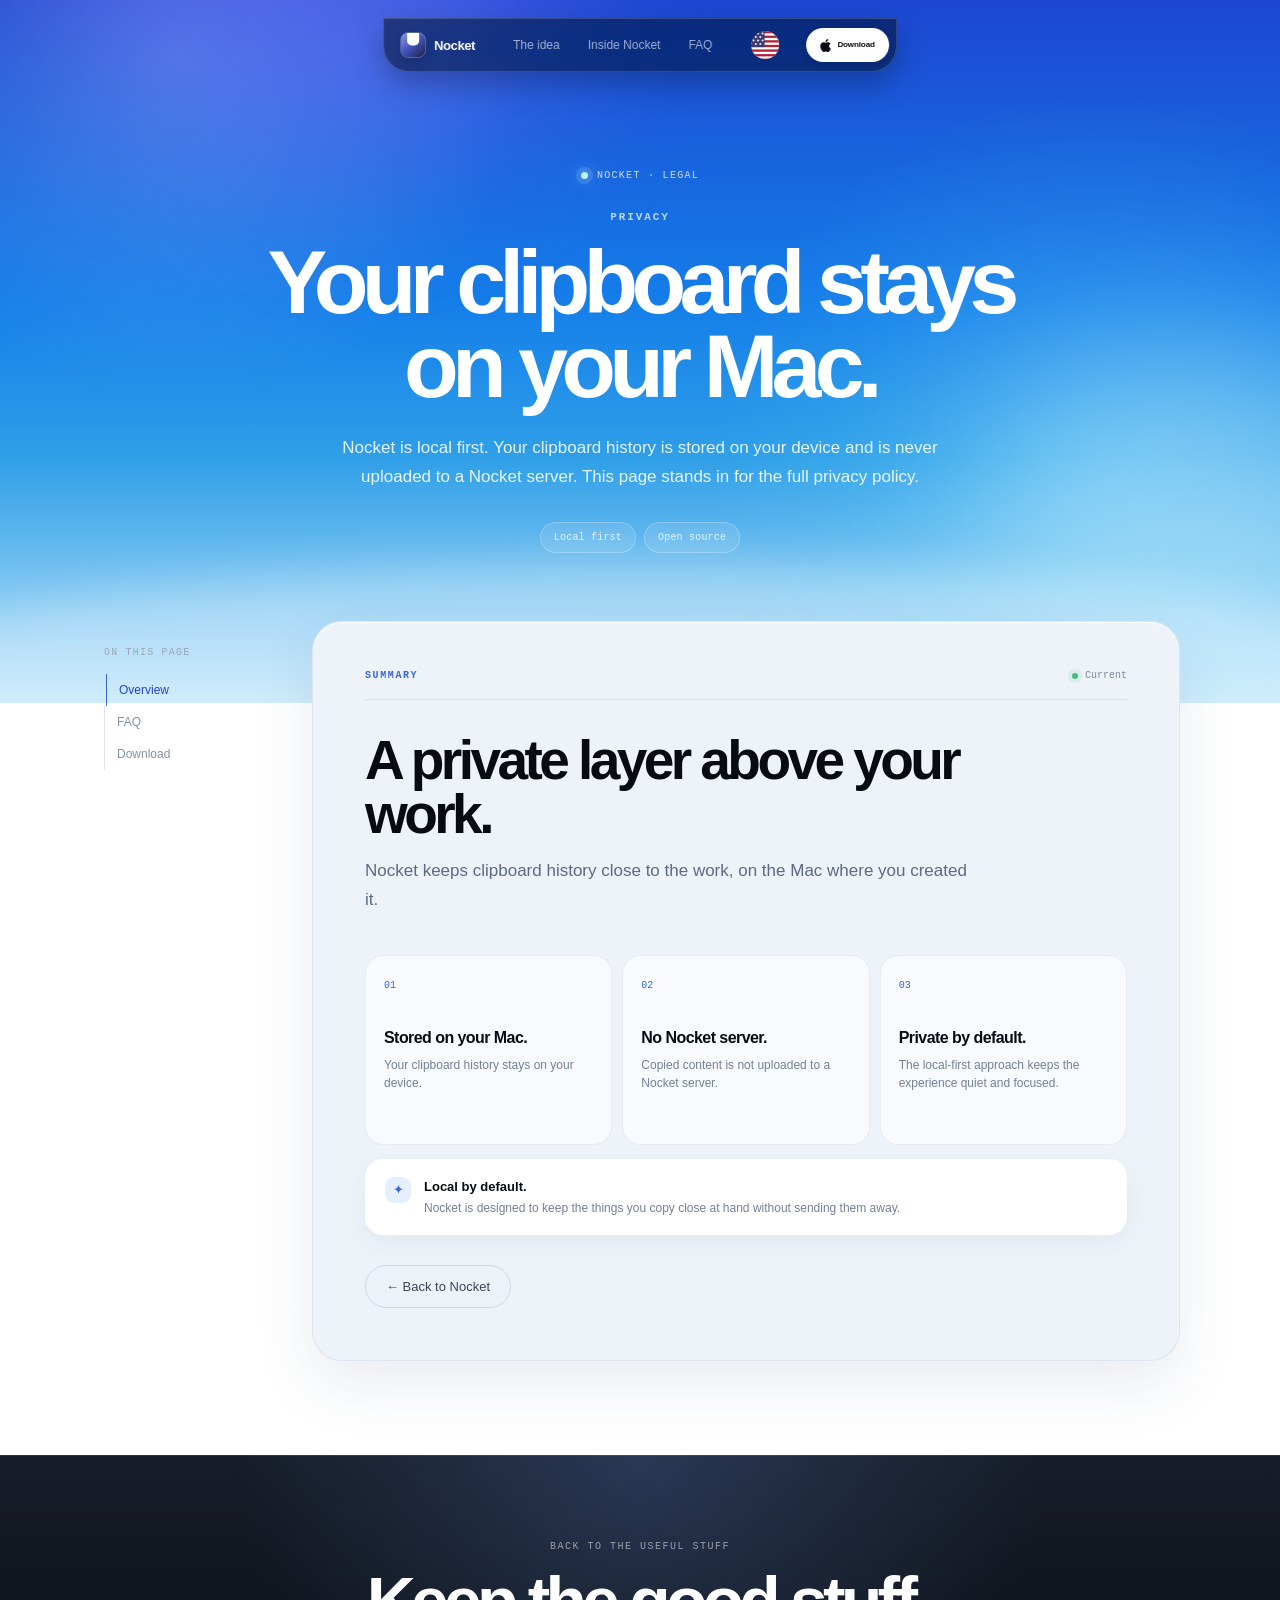
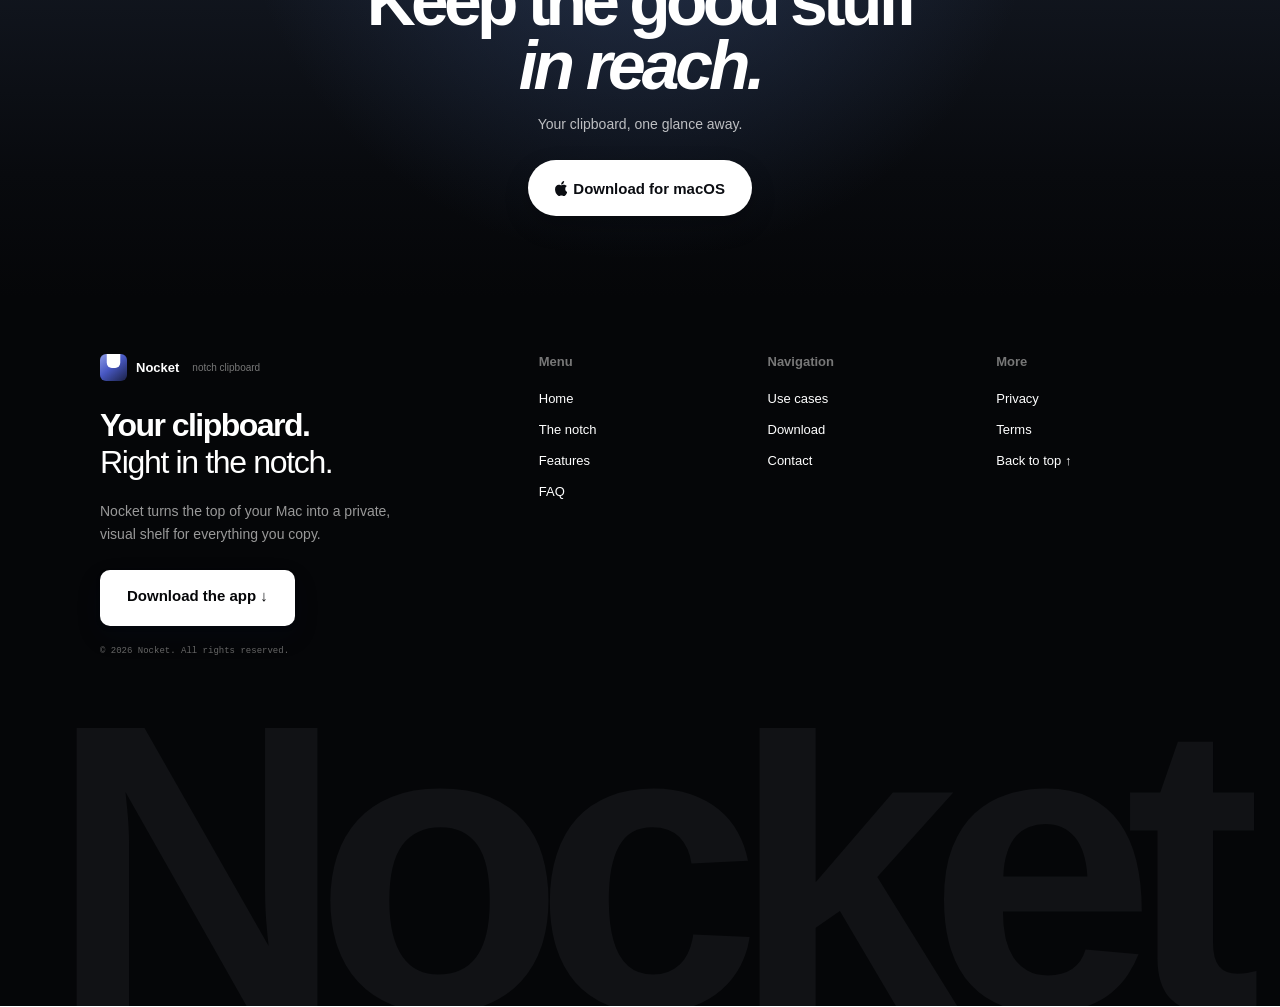
==== commit 8ebf53d5: "Update website styles and scripts for legal pages; enhance privacy and terms content with new layout" ====
--- a/website/privacy.html
+++ b/website/privacy.html
@@ -4,21 +4,30 @@
     <meta charset="UTF-8" />
     <meta name="viewport" content="width=device-width,initial-scale=1" />
     <meta name="theme-color" content="#1d46d2" />
+    <meta name="description" content="Nocket privacy overview." />
     <title>Nocket: Privacy</title>
     <link rel="icon" type="image/svg+xml" href="assets/nocket-icon.svg" />
-    <link rel="stylesheet" href="styles.css?v=8" />
+    <link rel="stylesheet" href="styles.css?v=10" />
   </head>
-  <body class="legal-page">
-    <header class="legal-top">
-      <a class="legal-brand" href="index.html"><img class="app-icon" src="assets/nocket-icon.svg" alt="" /><strong>Nocket</strong></a>
-      <button class="lang-toggle" type="button" data-lang-toggle aria-haspopup="listbox" aria-expanded="false" data-i18n-aria="nav.langAria" aria-label="Switch language"></button>
+  <body class="legal-page legal-privacy">
+    <header class="floating-nav legal-nav">
+      <div class="nav-bar">
+        <a class="nav-brand" href="index.html"><img class="app-icon" src="assets/nocket-icon.svg" alt="" /><strong>Nocket</strong></a>
+        <nav class="nav-links"><a href="index.html#notch" data-i18n="nav.idea">The idea</a><a href="index.html#features" data-i18n="nav.inside">Inside Nocket</a><a href="index.html#faq" data-i18n="nav.faq">FAQ</a></nav>
+        <button class="lang-toggle" type="button" data-lang-toggle aria-haspopup="listbox" aria-expanded="false" data-i18n-aria="nav.langAria" aria-label="Switch language"></button>
+        <a class="download-pill download-link" data-download-link href="https://github.com/adrianxviziteu/iPaste/releases/latest/download/iPaste.zip"><svg class="apple-logo" viewBox="0 0 814 1000" aria-hidden="true" focusable="false"><path d="M788.1 340.9c-5.8 4.5-108.2 62.2-108.2 190.5 0 148.4 130.3 200.9 134.2 202.2-.6 3.2-20.7 71.9-68.7 141.9-42.8 61.6-87.5 123.1-155.5 123.1s-85.5-39.5-164-39.5c-76.5 0-103.7 40.8-165.9 40.8s-105.6-57-155.5-127C46.7 790.7 0 663 0 541.8c0-194.4 126.4-297.5 250.8-297.5 66.1 0 121.2 43.4 162.7 43.4 39.5 0 101.1-46 176.3-46 28.5 0 130.9 2.6 198.3 99.2zm-234-181.5c31.1-36.9 53.1-88.1 53.1-139.3 0-7.1-.6-14.3-1.9-20.1-50.6 1.9-110.8 33.7-147.1 75.8-28.5 32.4-55.1 83.6-55.1 135.5 0 7.8 1.3 15.6 1.9 18.1 3.2.6 8.4 1.3 13.6 1.3 45.4 0 102.5-30.4 135.5-71.3z"/></svg><span data-i18n="nav.download">Download</span></a>
+      </div>
     </header>
-    <main class="legal">
-      <p class="legal-eyebrow" data-i18n="privacy.eyebrow">Privacy</p>
-      <h1 data-i18n="privacy.title">Your clipboard stays on your Mac.</h1>
-      <p class="legal-body" data-i18n="privacy.body">Nocket is local first. Your clipboard history is stored on your device and is never uploaded to a Nocket server. This page stands in for the full privacy policy.</p>
-      <a class="legal-back" href="index.html" data-i18n="legal.back">← Back to Nocket</a>
+
+    <main>
+      <section class="legal-hero"><div class="legal-glow legal-glow-one"></div><div class="legal-glow legal-glow-two"></div><div class="legal-hero-inner"><p class="legal-kicker"><span class="legal-kicker-dot"></span><span data-i18n="legal.kicker">Nocket · Legal</span></p><p class="legal-eyebrow" data-i18n="privacy.eyebrow">Privacy</p><h1 data-i18n="privacy.title">Your clipboard stays on your Mac.</h1><p class="legal-lead" data-i18n="privacy.body">Nocket is local first. Your clipboard history is stored on your device and is never uploaded to a Nocket server. This page stands in for the full privacy policy.</p><div class="legal-hero-meta"><span data-i18n="legal.local">Local first</span><span data-i18n="legal.open">Open source</span></div></div></section>
+
+      <section class="legal-content section-white"><div class="legal-layout"><aside class="legal-sidebar"><p data-i18n="legal.onThisPage">On this page</p><a class="is-active" href="#overview" data-i18n="legal.overview">Overview</a><a href="index.html#faq" data-i18n="footer.faq">FAQ</a><a href="index.html#download" data-i18n="footer.download">Download</a></aside><article class="legal-article" id="overview"><div class="legal-article-head"><span class="legal-article-label" data-i18n="legal.summary">Summary</span><span class="legal-article-status"><i></i><span data-i18n="legal.current">Current</span></span></div><h2 data-i18n="privacy.summaryTitle">A private layer above your work.</h2><p class="legal-article-intro" data-i18n="privacy.summaryBody">Nocket keeps clipboard history close to the work, on the Mac where you created it.</p><div class="legal-points"><div><span>01</span><h3 data-i18n="privacy.pointOneTitle">Stored on your Mac.</h3><p data-i18n="privacy.pointOneBody">Your clipboard history stays on your device.</p></div><div><span>02</span><h3 data-i18n="privacy.pointTwoTitle">No Nocket server.</h3><p data-i18n="privacy.pointTwoBody">Copied content is not uploaded to a Nocket server.</p></div><div><span>03</span><h3 data-i18n="privacy.pointThreeTitle">Private by default.</h3><p data-i18n="privacy.pointThreeBody">The local-first approach keeps the experience quiet and focused.</p></div></div><div class="legal-note"><span class="legal-note-mark">✦</span><div><strong data-i18n="privacy.noteTitle">Local by default.</strong><p data-i18n="privacy.noteBody">Nocket is designed to keep the things you copy close at hand without sending them away.</p></div></div><a class="legal-back" href="index.html" data-i18n="legal.back">← Back to Nocket</a></article></div></section>
+
+      <section class="legal-cta"><div class="legal-cta-inner"><p class="legal-cta-label" data-i18n="legal.ctaLabel">Back to the useful stuff</p><h2 data-i18n="legal.ctaTitle">Keep the good stuff<br /><em>in reach.</em></h2><p data-i18n="legal.ctaBody">Your clipboard, one glance away.</p><a class="hero-button" href="index.html#download"><svg class="apple-logo" viewBox="0 0 814 1000" aria-hidden="true" focusable="false"><path d="M788.1 340.9c-5.8 4.5-108.2 62.2-108.2 190.5 0 148.4 130.3 200.9 134.2 202.2-.6 3.2-20.7 71.9-68.7 141.9-42.8 61.6-87.5 123.1-155.5 123.1s-85.5-39.5-164-39.5c-76.5 0-103.7 40.8-165.9 40.8s-105.6-57-155.5-127C46.7 790.7 0 663 0 541.8c0-194.4 126.4-297.5 250.8-297.5 66.1 0 121.2 43.4 162.7 43.4 39.5 0 101.1-46 176.3-46 28.5 0 130.9 2.6 198.3 99.2zm-234-181.5c31.1-36.9 53.1-88.1 53.1-139.3 0-7.1-.6-14.3-1.9-20.1-50.6 1.9-110.8 33.7-147.1 75.8-28.5 32.4-55.1 83.6-55.1 135.5 0 7.8 1.3 15.6 1.9 18.1 3.2.6 8.4 1.3 13.6 1.3 45.4 0 102.5-30.4 135.5-71.3z"/></svg><span data-i18n="nav.downloadMac">Download for macOS</span></a></div></section>
     </main>
-    <script src="script.js?v=8"></script>
+
+    <footer class="footer legal-footer"><div class="footer-inner section-white"><div class="footer-product"><div class="price-title"><img class="app-icon" src="assets/nocket-icon.svg" alt="" /><strong>Nocket</strong><small data-i18n="footer.tagline">notch clipboard</small></div><h2 data-i18n="footer.title">Your clipboard.<br /><em>Right in the notch.</em></h2><p data-i18n="footer.lead">Nocket turns the top of your Mac into a private, visual shelf for everything you copy.</p><a class="footer-button download-link" data-download-link href="https://github.com/adrianxviziteu/iPaste/releases/latest/download/iPaste.zip"><span data-i18n="footer.cta">Download the app</span> ↓</a><small data-i18n="footer.copy">© 2026 Nocket. All rights reserved.</small></div><div class="footer-column"><strong data-i18n="footer.menu">Menu</strong><a href="index.html" data-i18n="footer.home">Home</a><a href="index.html#notch" data-i18n="footer.notch">The notch</a><a href="index.html#features" data-i18n="footer.features">Features</a><a href="index.html#faq" data-i18n="footer.faq">FAQ</a></div><div class="footer-column"><strong data-i18n="footer.nav">Navigation</strong><a href="index.html#use-cases" data-i18n="footer.useCases">Use cases</a><a href="index.html#download" data-i18n="footer.download">Download</a><a href="mailto:hello@ipaste.app" data-i18n="footer.contact">Contact</a></div><div class="footer-column"><strong data-i18n="footer.more">More</strong><a href="privacy.html" data-i18n="footer.privacy">Privacy</a><a href="terms.html" data-i18n="footer.terms">Terms</a><a href="index.html" data-i18n="footer.top">Back to top ↑</a></div></div><div class="footer-word">Nocket</div></footer>
+    <script src="script.js?v=10"></script>
   </body>
 </html>
--- a/website/styles.css
+++ b/website/styles.css
@@ -1400,54 +1400,142 @@
   .footer-inner{padding:44px 0 60px}
 }
 
-/* FAQ → CTA: a shorter, cool-tinted fade keeps the handoff soft without
-   leaving a large empty band between the last question and the CTA copy. */
-.faq{padding-bottom:12px}
+/* FAQ → CTA: the CTA arrives as a dark drawer with rounded shoulders instead
+   of a long gradient band. */
+.faq{padding-bottom:42px}
 .download-section{
+  padding-inline:0;
+  background:var(--page);
+}
+.download-inner{
+  padding:84px 20px 78px;
+  border:1px solid rgba(255,255,255,.08);
+  border-bottom:0;
+  border-radius:56px 56px 0 0;
+  background:#050608;
+  box-shadow:0 -14px 36px rgba(14,24,45,.07),0 1px 0 rgba(255,255,255,.08) inset;
+}
+@media(max-width:850px){
+  .download-inner{padding-top:72px;border-radius:44px 44px 0 0}
+}
+@media(max-width:600px){
+  .faq{padding-bottom:30px}
+  .download-inner{padding:58px 14px 60px;border-radius:32px 32px 0 0}
+}
+
+/* Legal pages: the same gradient, type scale and dark handoff as the homepage. */
+.legal-page{background:var(--page);overflow-x:hidden}
+.legal-nav{position:absolute;top:18px;z-index:10;animation:legalNavIn .7s .05s cubic-bezier(.2,.8,.2,1) both}
+.legal-hero{
+  position:relative;
+  min-height:640px;
+  padding:170px 24px 150px;
+  overflow:hidden;
+  color:#fff;
+  text-align:center;
   background:
-    radial-gradient(72% 90px at 50% 0,rgba(255,255,255,.86),transparent 76%),
-    radial-gradient(85% 42% at 50% 76%,rgba(56,74,116,.2),transparent 72%),
-    linear-gradient(180deg,
-      #ffffff 0px,
-      #ffffff 24px,
-      #f8fbff 42px,
-      #f0f6fc 60px,
-      #e4eff8 78px,
-      #d2e2f1 96px,
-      #b4cbe0 114px,
-      #91acc7 132px,
-      #6f89a7 150px,
-      #4b617d 168px,
-      #2e3d53 184px,
-      #182333 200px,
-      #0a0f17 214px,
-      #050608 228px,
-      #050608 244px);
-}
-.download-inner{padding-top:150px}
+    radial-gradient(circle at 14% 8%,rgba(255,255,255,.2),transparent 27%),
+    radial-gradient(circle at 86% 68%,rgba(120,226,255,.28),transparent 32%),
+    linear-gradient(180deg,#1d46d2 0%,#147ee9 43%,#2f9fe8 65%,#bfe5fa 100%);
+}
+.legal-hero:after{content:"";position:absolute;right:-10%;bottom:-30%;width:120%;height:50%;border-radius:50% 50% 0 0/30% 30% 0 0;background:rgba(255,255,255,.28);filter:blur(22px);pointer-events:none}
+.legal-glow{position:absolute;border-radius:50%;filter:blur(80px);pointer-events:none}
+.legal-glow-one{top:-140px;left:8%;width:480px;height:300px;background:#6e76ff;opacity:.42;animation:legalGlowOne 12s ease-in-out infinite alternate}
+.legal-glow-two{right:-130px;bottom:40px;width:440px;height:310px;background:#e8fbff;opacity:.38;animation:legalGlowTwo 15s ease-in-out infinite alternate}
+.legal-hero-inner{position:relative;z-index:1;width:min(760px,100%);margin:0 auto}
+.legal-hero-inner>*{opacity:0;transform:translateY(24px);animation:legalHeroIn .78s cubic-bezier(.2,.8,.2,1) both}
+.legal-hero-inner>*:nth-child(1){animation-delay:.16s}.legal-hero-inner>*:nth-child(2){animation-delay:.24s}.legal-hero-inner>*:nth-child(3){animation-delay:.32s}.legal-hero-inner>*:nth-child(4){animation-delay:.4s}.legal-hero-inner>*:nth-child(5){animation-delay:.48s}
+.legal-kicker{display:flex;align-items:center;justify-content:center;gap:9px;margin:0 0 30px;color:rgba(255,255,255,.78);font:10px var(--mono);letter-spacing:.13em;text-transform:uppercase}
+.legal-kicker-dot{width:7px;height:7px;border-radius:50%;background:#b8f5ff;box-shadow:0 0 0 5px rgba(184,245,255,.15),0 0 18px rgba(184,245,255,.7)}
+.legal-eyebrow{margin:0 0 17px;color:rgba(255,255,255,.72);font:600 11px var(--mono);letter-spacing:.17em;text-transform:uppercase}
+.legal-hero h1{max-width:760px;margin:0 auto 26px;font-size:clamp(48px,7vw,92px);line-height:.94;letter-spacing:-.075em;font-weight:700}
+.legal-lead{max-width:620px;margin:0 auto;color:rgba(255,255,255,.88);font-size:17px;line-height:1.7}
+.legal-hero-meta{display:flex;justify-content:center;flex-wrap:wrap;gap:8px;margin-top:30px}
+.legal-hero-meta span{padding:9px 13px;border:1px solid rgba(255,255,255,.22);border-radius:999px;background:rgba(255,255,255,.1);color:rgba(255,255,255,.82);font:10px var(--mono);letter-spacing:.02em;backdrop-filter:blur(10px)}
+.legal-content{position:relative;z-index:2;padding:0 0 94px;margin-top:-82px}
+.legal-layout{display:grid;grid-template-columns:170px minmax(0,1fr);gap:42px;align-items:start}
+.legal-sidebar{position:sticky;top:100px;padding:26px 0 0 4px}
+.legal-sidebar p{margin:0 0 16px;color:#9aa7b9;font:10px var(--mono);letter-spacing:.12em;text-transform:uppercase}
+.legal-sidebar a{display:block;padding:9px 12px;border-left:1px solid #dce4ef;color:#8491a3;text-decoration:none;font-size:12px;transition:color .2s ease,border-color .2s ease,transform .2s ease}
+.legal-sidebar a:hover,.legal-sidebar a.is-active{border-left-color:#3567d6;color:#1f44cf;transform:translateX(2px)}
+.legal-article{padding:48px 52px 52px;border:1px solid rgba(34,67,111,.08);border-radius:30px;background:var(--surface);box-shadow:0 24px 60px rgba(35,67,112,.1),0 1px 0 rgba(255,255,255,.9) inset}
+.legal-article-head{display:flex;align-items:center;justify-content:space-between;gap:20px;padding-bottom:18px;border-bottom:1px solid rgba(34,67,111,.1)}
+.legal-article-label{color:#3567d6;font:600 10px var(--mono);letter-spacing:.16em;text-transform:uppercase}
+.legal-article-status{display:flex;align-items:center;gap:7px;color:#7c899b;font:10px var(--mono)}
+.legal-article-status i{display:block;width:6px;height:6px;border-radius:50%;background:#4db982;box-shadow:0 0 0 4px rgba(77,185,130,.12)}
+.legal-article h2{max-width:620px;margin:34px 0 15px;font-size:clamp(32px,4.3vw,56px);line-height:.98;letter-spacing:-.065em}
+.legal-article-intro{max-width:610px;margin:0;color:#5c6a85;font-size:17px;line-height:1.7}
+.legal-points{display:grid;grid-template-columns:repeat(3,1fr);gap:10px;margin-top:40px}
+.legal-points>div{min-height:190px;padding:18px;border:1px solid rgba(34,67,111,.08);border-radius:18px;background:rgba(255,255,255,.58);transition:transform .28s ease,box-shadow .28s ease,border-color .28s ease}
+.legal-points>div:hover{transform:translateY(-5px);border-color:rgba(53,103,214,.18);box-shadow:0 14px 28px rgba(34,67,111,.09)}
+.legal-points>div>span{color:#3567d6;font:10px var(--mono)}
+.legal-points h3{margin:37px 0 9px;font-size:16px;letter-spacing:-.035em}
+.legal-points p{margin:0;color:#738096;font-size:12px;line-height:1.55}
+.legal-note{display:flex;gap:13px;align-items:flex-start;margin-top:14px;padding:18px 20px;border-radius:18px;background:#fff;box-shadow:0 8px 24px rgba(34,67,111,.06);transition:transform .28s ease,box-shadow .28s ease}
+.legal-note:hover{transform:translateY(-3px);box-shadow:0 14px 30px rgba(34,67,111,.1)}
+.legal-note-mark{display:grid;place-items:center;width:26px;height:26px;flex:0 0 26px;border-radius:9px;background:#e6efff;color:#3567d6;font-size:13px}
+.legal-note strong{display:block;margin:2px 0 5px;font-size:13px}
+.legal-note p{margin:0;color:#738096;font-size:12px;line-height:1.55}
+.legal-back{display:inline-flex;align-items:center;margin-top:30px;padding:13px 20px;border:1px solid rgba(18,42,92,.14);border-radius:999px;color:#3d4557;text-decoration:none;font-size:13px;transition:border-color .2s ease,color .2s ease,background .2s ease,transform .2s ease}
+.legal-back:hover{border-color:rgba(18,42,92,.28);background:#fff;color:var(--ink);transform:translateY(-1px)}
+.legal-cta{padding:0;background:linear-gradient(180deg,var(--page) 0%,#273246 28%,#080a0e 65%,#050608 100%)}
+.legal-cta-inner{padding:86px 20px 82px;text-align:center;color:#fff;background:radial-gradient(circle at 50% 0%,rgba(57,80,124,.52),transparent 52%),linear-gradient(180deg,#171d29 0%,#080a0e 72%,#050608 100%);box-shadow:0 1px 0 rgba(255,255,255,.1) inset}
+.legal-cta-label{margin:0 0 18px;color:rgba(255,255,255,.55);font:10px var(--mono);letter-spacing:.15em;text-transform:uppercase}
+.legal-cta h2{margin:0 0 15px;font-size:clamp(42px,5.3vw,70px);line-height:.94;letter-spacing:-.07em}
+.legal-cta h2 em{font-family:var(--serif);font-style:italic;font-weight:600;letter-spacing:-.06em}
+.legal-cta p:not(.legal-cta-label){max-width:430px;margin:0 auto 25px;color:rgba(255,255,255,.72);font-size:14px;line-height:1.6}
+.legal-cta .hero-button{background:#fff;color:#0b0d12;box-shadow:0 1px 0 rgba(255,255,255,.25) inset,0 10px 24px rgba(0,0,0,.22)}
+.legal-cta .hero-button .apple-logo{fill:#0b0d12}
+.legal-cta .hero-button:hover{background:#eef5ff}
+.legal-footer{margin-top:0}
+@keyframes legalNavIn{from{opacity:0;transform:translate(-50%,-14px)}to{opacity:1;transform:translate(-50%,0)}}
+@keyframes legalHeroIn{from{opacity:0;transform:translateY(24px)}to{opacity:1;transform:translateY(0)}}
+@keyframes legalGlowOne{from{transform:translate(-4%,-2%) scale(.95)}to{transform:translate(14%,12%) scale(1.12)}}
+@keyframes legalGlowTwo{from{transform:translate(4%,4%) scale(.96)}to{transform:translate(-14%,-9%) scale(1.08)}}
 @media(max-width:850px){
-  .download-inner{padding-top:132px}
+  .legal-hero{min-height:600px;padding-top:146px}
+  .legal-layout{grid-template-columns:1fr;gap:18px}
+  .legal-sidebar{position:static;display:flex;align-items:center;gap:5px;padding:0 4px}
+  .legal-sidebar p{margin:0 12px 0 0}
+  .legal-sidebar a{padding:8px 10px;border:0;border-radius:999px}
+  .legal-sidebar a:hover,.legal-sidebar a.is-active{background:#e8effb;transform:none}
+  .legal-article{padding:38px 34px 42px}
+}
+@media(max-width:699px){
+  .legal-nav,.legal-nav.is-scrolled{width:calc(100% - 32px);top:12px;border-radius:17px}
+  .legal-nav .nav-links,.legal-nav .download-pill{display:none!important}
+  .legal-nav .lang-toggle{display:grid!important}
+  .legal-nav .nav-bar{justify-content:space-between;gap:10px}
 }
 @media(max-width:600px){
-  .faq{padding-bottom:8px}
-  .download-section{
-    background:
-      radial-gradient(110% 72px at 50% 0,rgba(255,255,255,.86),transparent 76%),
-      radial-gradient(110% 38% at 50% 74%,rgba(56,74,116,.18),transparent 72%),
-      linear-gradient(180deg,
-        #ffffff 0px,
-        #ffffff 18px,
-        #f8fbff 32px,
-        #eef4fa 46px,
-        #dcebf7 60px,
-        #c4d9eb 74px,
-        #9db6cf 88px,
-        #7089a5 102px,
-        #475b74 116px,
-        #28384d 130px,
-        #111925 144px,
-        #050608 158px,
-        #050608 172px);
-  }
-  .download-inner{padding-top:104px}
-}
+  .legal-hero{min-height:590px;padding:126px 20px 115px}
+  .legal-kicker{margin-bottom:24px;font-size:9px}
+  .legal-hero h1{font-size:clamp(42px,13vw,64px);line-height:.96}
+  .legal-lead{font-size:15px;line-height:1.62}
+  .legal-hero-meta{margin-top:24px}
+  .legal-hero-meta span{font-size:9px}
+  .legal-content{width:calc(100% - 32px);padding-bottom:64px;margin-top:-55px}
+  .legal-sidebar{overflow:auto;white-space:nowrap;padding-inline:0}
+  .legal-sidebar p{font-size:9px}
+  .legal-sidebar a{font-size:11px}
+  .legal-article{padding:27px 21px 28px;border-radius:22px}
+  .legal-article-head{padding-bottom:15px}
+  .legal-article h2{margin-top:27px;font-size:35px}
+  .legal-article-intro{font-size:15px;line-height:1.62}
+  .legal-points{grid-template-columns:1fr;gap:8px;margin-top:28px}
+  .legal-points>div{min-height:0;padding:16px}
+  .legal-points h3{margin:24px 0 7px;font-size:15px}
+  .legal-note{padding:15px 16px}
+  .legal-cta-inner{padding:62px 18px 60px}
+  .legal-cta h2{font-size:42px}
+}
+@media(prefers-reduced-motion:reduce){
+  .legal-nav,.legal-hero-inner>*{animation:none!important;opacity:1;transform:none}
+  .legal-glow-one,.legal-glow-two{animation:none!important;transform:none}
+  .legal-sidebar a,.legal-back,.legal-points>div,.legal-note,.legal-cta .hero-button{transition:none!important}
+}
+
+/* Keep the desktop laptop overlap visual, but leave the intro heading clear. */
+@media(min-width:851px){
+  .image-macbook{margin-bottom:-48px}
+}
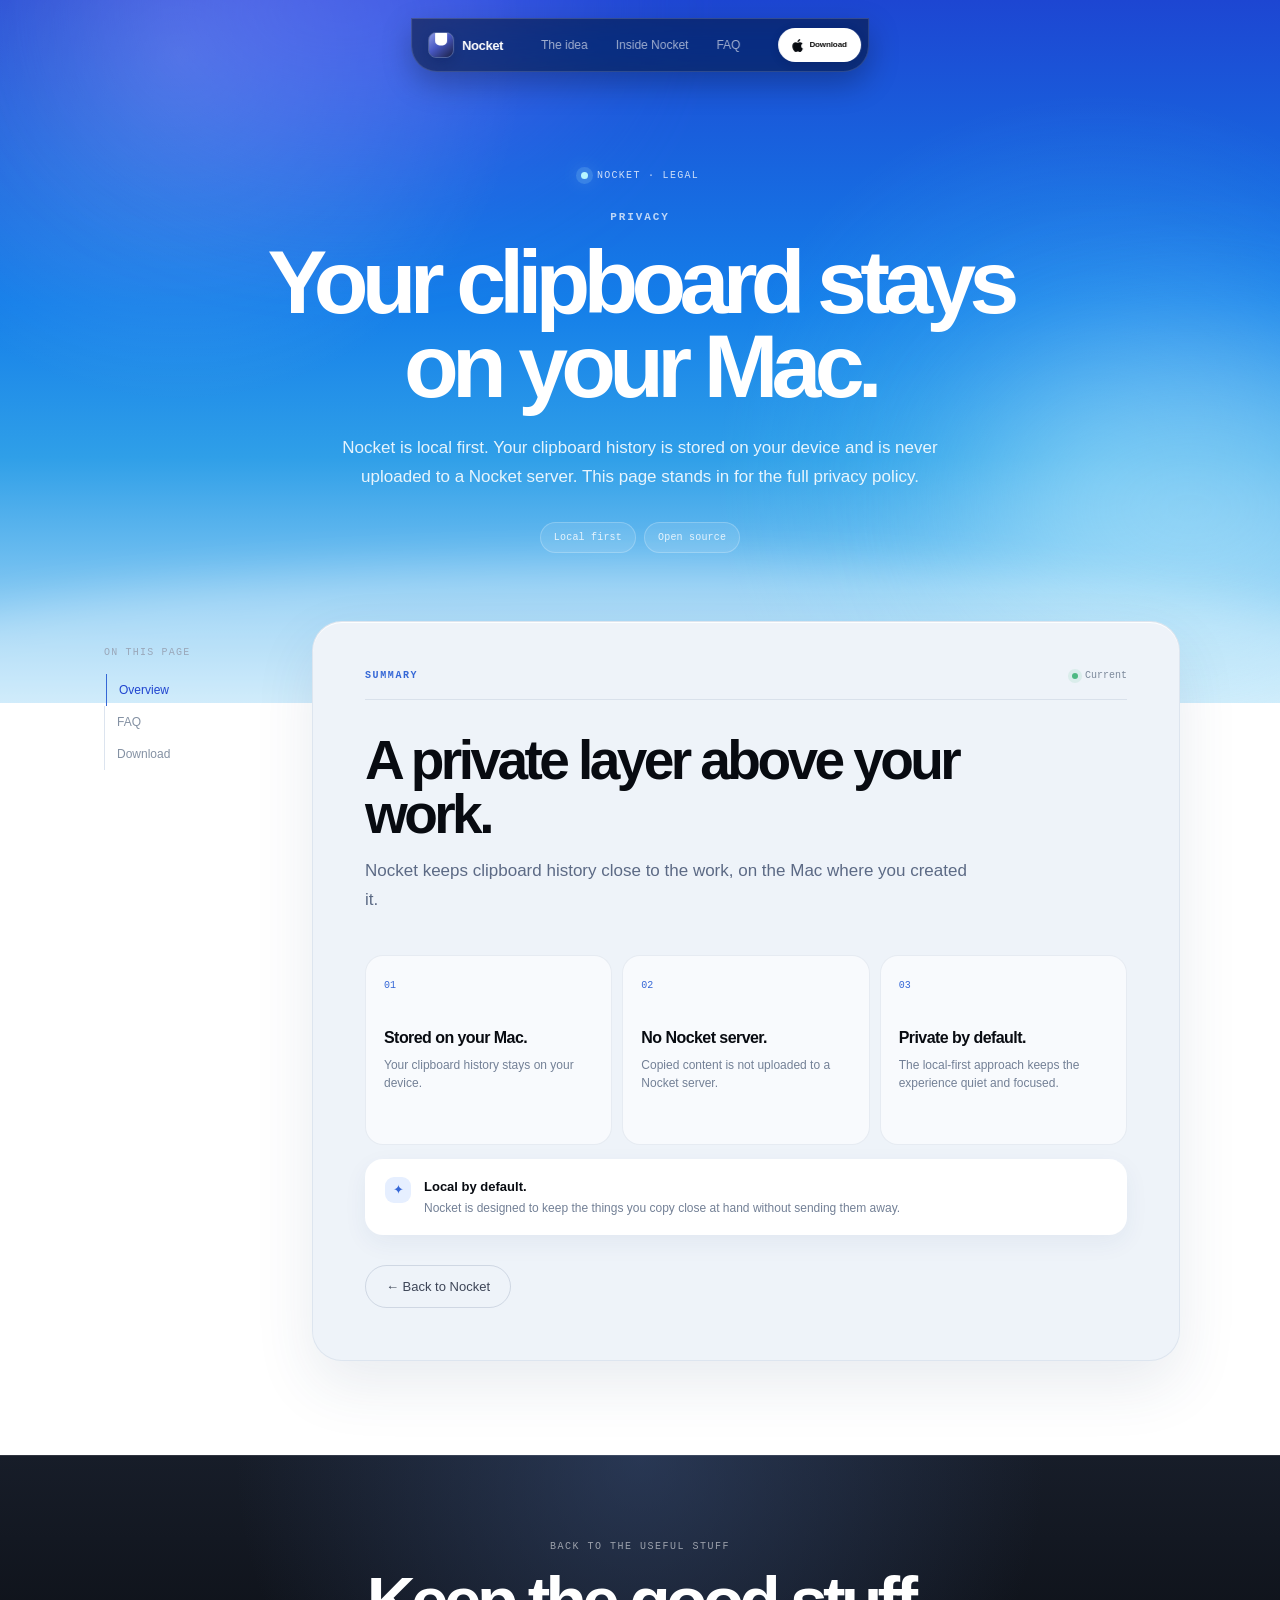
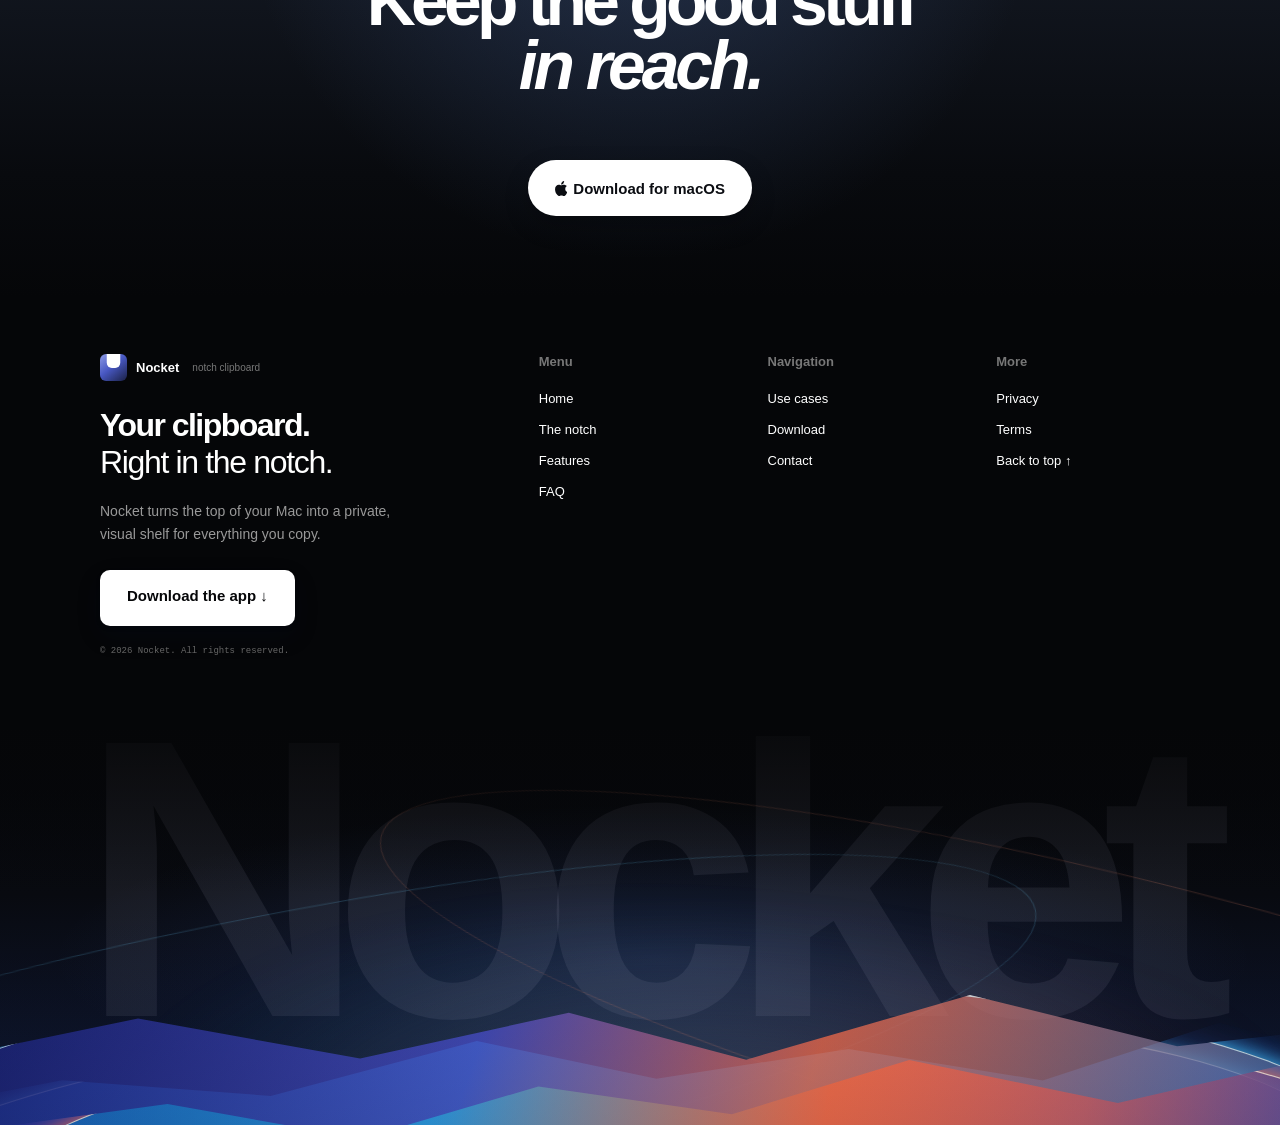
==== commit 5b0f8ca6: "Refactor styles and update terms page for improved layout and functionality - Removed unnecessary la" ====
--- a/website/privacy.html
+++ b/website/privacy.html
@@ -1,5 +1,5 @@
 <!doctype html>
-<html lang="en" data-title-key="privacy.metaTitle">
+<html lang="en">
   <head>
     <meta charset="UTF-8" />
     <meta name="viewport" content="width=device-width,initial-scale=1" />
@@ -7,14 +7,13 @@
     <meta name="description" content="Nocket privacy overview." />
     <title>Nocket: Privacy</title>
     <link rel="icon" type="image/svg+xml" href="assets/nocket-icon.svg" />
-    <link rel="stylesheet" href="styles.css?v=10" />
+    <link rel="stylesheet" href="styles.css?v=11" />
   </head>
   <body class="legal-page legal-privacy">
     <header class="floating-nav legal-nav">
       <div class="nav-bar">
         <a class="nav-brand" href="index.html"><img class="app-icon" src="assets/nocket-icon.svg" alt="" /><strong>Nocket</strong></a>
         <nav class="nav-links"><a href="index.html#notch" data-i18n="nav.idea">The idea</a><a href="index.html#features" data-i18n="nav.inside">Inside Nocket</a><a href="index.html#faq" data-i18n="nav.faq">FAQ</a></nav>
-        <button class="lang-toggle" type="button" data-lang-toggle aria-haspopup="listbox" aria-expanded="false" data-i18n-aria="nav.langAria" aria-label="Switch language"></button>
         <a class="download-pill download-link" data-download-link href="https://github.com/adrianxviziteu/iPaste/releases/latest/download/iPaste.zip"><svg class="apple-logo" viewBox="0 0 814 1000" aria-hidden="true" focusable="false"><path d="M788.1 340.9c-5.8 4.5-108.2 62.2-108.2 190.5 0 148.4 130.3 200.9 134.2 202.2-.6 3.2-20.7 71.9-68.7 141.9-42.8 61.6-87.5 123.1-155.5 123.1s-85.5-39.5-164-39.5c-76.5 0-103.7 40.8-165.9 40.8s-105.6-57-155.5-127C46.7 790.7 0 663 0 541.8c0-194.4 126.4-297.5 250.8-297.5 66.1 0 121.2 43.4 162.7 43.4 39.5 0 101.1-46 176.3-46 28.5 0 130.9 2.6 198.3 99.2zm-234-181.5c31.1-36.9 53.1-88.1 53.1-139.3 0-7.1-.6-14.3-1.9-20.1-50.6 1.9-110.8 33.7-147.1 75.8-28.5 32.4-55.1 83.6-55.1 135.5 0 7.8 1.3 15.6 1.9 18.1 3.2.6 8.4 1.3 13.6 1.3 45.4 0 102.5-30.4 135.5-71.3z"/></svg><span data-i18n="nav.download">Download</span></a>
       </div>
     </header>
@@ -27,7 +26,7 @@
       <section class="legal-cta"><div class="legal-cta-inner"><p class="legal-cta-label" data-i18n="legal.ctaLabel">Back to the useful stuff</p><h2 data-i18n="legal.ctaTitle">Keep the good stuff<br /><em>in reach.</em></h2><p data-i18n="legal.ctaBody">Your clipboard, one glance away.</p><a class="hero-button" href="index.html#download"><svg class="apple-logo" viewBox="0 0 814 1000" aria-hidden="true" focusable="false"><path d="M788.1 340.9c-5.8 4.5-108.2 62.2-108.2 190.5 0 148.4 130.3 200.9 134.2 202.2-.6 3.2-20.7 71.9-68.7 141.9-42.8 61.6-87.5 123.1-155.5 123.1s-85.5-39.5-164-39.5c-76.5 0-103.7 40.8-165.9 40.8s-105.6-57-155.5-127C46.7 790.7 0 663 0 541.8c0-194.4 126.4-297.5 250.8-297.5 66.1 0 121.2 43.4 162.7 43.4 39.5 0 101.1-46 176.3-46 28.5 0 130.9 2.6 198.3 99.2zm-234-181.5c31.1-36.9 53.1-88.1 53.1-139.3 0-7.1-.6-14.3-1.9-20.1-50.6 1.9-110.8 33.7-147.1 75.8-28.5 32.4-55.1 83.6-55.1 135.5 0 7.8 1.3 15.6 1.9 18.1 3.2.6 8.4 1.3 13.6 1.3 45.4 0 102.5-30.4 135.5-71.3z"/></svg><span data-i18n="nav.downloadMac">Download for macOS</span></a></div></section>
     </main>
 
-    <footer class="footer legal-footer"><div class="footer-inner section-white"><div class="footer-product"><div class="price-title"><img class="app-icon" src="assets/nocket-icon.svg" alt="" /><strong>Nocket</strong><small data-i18n="footer.tagline">notch clipboard</small></div><h2 data-i18n="footer.title">Your clipboard.<br /><em>Right in the notch.</em></h2><p data-i18n="footer.lead">Nocket turns the top of your Mac into a private, visual shelf for everything you copy.</p><a class="footer-button download-link" data-download-link href="https://github.com/adrianxviziteu/iPaste/releases/latest/download/iPaste.zip"><span data-i18n="footer.cta">Download the app</span> ↓</a><small data-i18n="footer.copy">© 2026 Nocket. All rights reserved.</small></div><div class="footer-column"><strong data-i18n="footer.menu">Menu</strong><a href="index.html" data-i18n="footer.home">Home</a><a href="index.html#notch" data-i18n="footer.notch">The notch</a><a href="index.html#features" data-i18n="footer.features">Features</a><a href="index.html#faq" data-i18n="footer.faq">FAQ</a></div><div class="footer-column"><strong data-i18n="footer.nav">Navigation</strong><a href="index.html#use-cases" data-i18n="footer.useCases">Use cases</a><a href="index.html#download" data-i18n="footer.download">Download</a><a href="mailto:hello@ipaste.app" data-i18n="footer.contact">Contact</a></div><div class="footer-column"><strong data-i18n="footer.more">More</strong><a href="privacy.html" data-i18n="footer.privacy">Privacy</a><a href="terms.html" data-i18n="footer.terms">Terms</a><a href="index.html" data-i18n="footer.top">Back to top ↑</a></div></div><div class="footer-word">Nocket</div></footer>
-    <script src="script.js?v=10"></script>
+    <footer class="footer legal-footer"><div class="footer-inner section-white"><div class="footer-product"><div class="price-title"><img class="app-icon" src="assets/nocket-icon.svg" alt="" /><strong>Nocket</strong><small data-i18n="footer.tagline">notch clipboard</small></div><h2 data-i18n="footer.title">Your clipboard.<br /><em>Right in the notch.</em></h2><p data-i18n="footer.lead">Nocket turns the top of your Mac into a private, visual shelf for everything you copy.</p><a class="footer-button download-link" data-download-link href="https://github.com/adrianxviziteu/iPaste/releases/latest/download/iPaste.zip"><span data-i18n="footer.cta">Download the app</span> ↓</a><small data-i18n="footer.copy">© 2026 Nocket. All rights reserved.</small></div><div class="footer-column"><strong data-i18n="footer.menu">Menu</strong><a href="index.html" data-i18n="footer.home">Home</a><a href="index.html#notch" data-i18n="footer.notch">The notch</a><a href="index.html#features" data-i18n="footer.features">Features</a><a href="index.html#faq" data-i18n="footer.faq">FAQ</a></div><div class="footer-column"><strong data-i18n="footer.nav">Navigation</strong><a href="index.html#use-cases" data-i18n="footer.useCases">Use cases</a><a href="index.html#download" data-i18n="footer.download">Download</a><a href="mailto:hello@ipaste.app" data-i18n="footer.contact">Contact</a></div><div class="footer-column"><strong data-i18n="footer.more">More</strong><a href="privacy.html" data-i18n="footer.privacy">Privacy</a><a href="terms.html" data-i18n="footer.terms">Terms</a><a href="index.html" data-i18n="footer.top">Back to top ↑</a></div></div><div class="footer-stage" aria-hidden="true"><div class="footer-word">Nocket</div><i class="footer-orbit footer-orbit-one"></i><i class="footer-orbit footer-orbit-two"></i><i class="footer-flow footer-flow-one"></i><i class="footer-flow footer-flow-two"></i><i class="footer-flow footer-flow-three"></i></div></footer>
+    <script src="script.js?v=11"></script>
   </body>
 </html>
--- a/website/styles.css
+++ b/website/styles.css
@@ -250,8 +250,6 @@
 @media(max-width:600px){.hero{overflow-clip-margin:52px}.hero:after{bottom:-4%;height:36%}.hero-shelf{bottom:-30px}.intro{padding-top:82px}.shelf-continuation{height:58px;margin:-38px auto 27px;gap:7px}.continuation-line{height:28px}.shelf-continuation+.award-row{margin-bottom:35px}}
 @media(prefers-reduced-motion:reduce){.hero-shelf{transform:translateX(-50%);will-change:auto}}
 
-.lang-toggle{border:1px solid rgba(255,255,255,.18);padding:8px 9px;border-radius:999px;background:rgba(255,255,255,.08);color:#b4c9ff;font:700 10px var(--mono);letter-spacing:.08em;cursor:pointer;transition:background .2s ease,color .2s ease}.lang-toggle:hover{background:#fff;color:#1d46d2}
-@media(max-width:850px){.lang-toggle{display:none}}
 
 /* Static adaptation of the supplied MacbookScroll component. The page is
    intentionally dependency-free, but keeps the same perspective, lid reveal,
@@ -300,7 +298,6 @@
 
 /* Larger actions with the supplied official social marks. */
 .download-pill{min-height:48px;padding:13px 18px;border-radius:14px;font-size:13px;gap:8px}
-.lang-toggle{min-height:38px;padding:9px 11px;font-size:11px}
 .nav-links a{padding:11px 14px;font-size:12px}
 .hero-button,.footer-button{min-height:56px;padding:17px 27px;font-size:15px}
 .cta-action{min-height:58px;padding:17px 27px;gap:10px;font-size:15px}
@@ -752,75 +749,6 @@
   color:rgba(255,255,255,.62);
 }
 .floating-nav .nav-links a:hover{background:rgba(255,255,255,.12);color:#fff}
-.floating-nav .lang-toggle{
-  flex:0 0 auto;
-  display:grid;
-  place-items:center;
-  width:26px;
-  height:26px;
-  min-height:0;
-  padding:0;
-  border:1px solid rgba(255,255,255,.22);
-  border-radius:999px;
-  background:none;
-  overflow:hidden;
-  cursor:pointer;
-  transition:transform .2s ease,border-color .2s ease;
-}
-.floating-nav .lang-toggle:hover{transform:scale(1.08);border-color:rgba(255,255,255,.5)}
-.lang-flag{display:block;width:100%;height:100%;line-height:0}
-.lang-flag svg{display:block;width:100%;height:100%}
-.lang-toggle .lang-flag{width:26px;height:26px}
-
-/* Language menu lives on <body> because the notch clips its overflow. */
-.lang-menu{
-  position:fixed;
-  z-index:40;
-  display:grid;
-  gap:2px;
-  min-width:172px;
-  padding:6px;
-  border:1px solid rgba(255,255,255,.14);
-  border-radius:16px;
-  background:rgba(14,14,18,.72);
-  box-shadow:0 1px 0 rgba(255,255,255,.12) inset,0 18px 40px rgba(0,0,0,.34);
-  backdrop-filter:blur(24px) saturate(180%);
-  -webkit-backdrop-filter:blur(24px) saturate(180%);
-  opacity:0;
-  visibility:hidden;
-  transform:translateY(-6px) scale(.97);
-  transform-origin:top right;
-  transition:opacity .22s ease,transform .22s cubic-bezier(.22,.82,.22,1),visibility .22s;
-}
-.lang-menu.is-open{opacity:1;visibility:visible;transform:none}
-.lang-option{
-  display:flex;
-  align-items:center;
-  gap:10px;
-  width:100%;
-  padding:8px 10px;
-  border:0;
-  border-radius:11px;
-  background:none;
-  color:rgba(255,255,255,.7);
-  font:500 12.5px var(--sans);
-  text-align:left;
-  cursor:pointer;
-  transition:background .18s ease,color .18s ease;
-}
-.lang-option:hover{background:rgba(255,255,255,.1);color:#fff}
-.lang-option .lang-flag{
-  flex:0 0 auto;
-  width:20px;
-  height:20px;
-  border-radius:999px;
-  box-shadow:0 0 0 1px rgba(255,255,255,.24) inset;
-}
-.lang-option .lang-name{flex:1}
-.lang-option .lang-check{opacity:0;font-size:11px;color:#7db3ff}
-.lang-option.is-active{color:#fff}
-.lang-option.is-active .lang-check{opacity:1}
-
 .floating-nav .download-pill{
   flex:0 0 auto;
   align-self:center;
@@ -1261,7 +1189,7 @@
 /* ---- Mobil: doar logo, denumirea si X / GitHub -- pastram nava completa pe tableta (700-850px) ---- */
 .nav-social{display:none}
 @media(max-width:699px){
-  .menu-toggle,.mobile-nav,.nav-links,.download-pill,.lang-toggle{display:none!important}
+  .menu-toggle,.mobile-nav,.nav-links,.download-pill{display:none!important}
   .floating-nav,.floating-nav.is-scrolled{
     width:max-content;max-width:calc(100% - 32px);
   }
@@ -1289,21 +1217,6 @@
 }
 .legal-brand{display:flex;align-items:center;gap:10px;color:var(--ink);text-decoration:none;font-size:15px}
 .legal-brand .app-icon{width:30px;height:30px}
-.legal-page .lang-toggle{
-  display:grid;
-  place-items:center;
-  width:30px;
-  height:30px;
-  padding:0;
-  border:1px solid rgba(18,42,92,.16);
-  border-radius:999px;
-  background:none;
-  overflow:hidden;
-  cursor:pointer;
-  transition:transform .2s ease,border-color .2s ease;
-}
-.legal-page .lang-toggle:hover{transform:scale(1.08);border-color:rgba(18,42,92,.34)}
-.legal-page .lang-toggle .lang-flag{width:30px;height:30px}
 .legal{
   width:min(720px,calc(100% - 48px));
   margin:0 auto;
@@ -1488,6 +1401,25 @@
 .legal-cta .hero-button .apple-logo{fill:#0b0d12}
 .legal-cta .hero-button:hover{background:#eef5ff}
 .legal-footer{margin-top:0}
+
+/* Footer finale: a quiet illuminated current, unique to Nocket's visual shelf. */
+.footer{background:#050608}
+.footer-inner{position:relative;z-index:3}
+.footer-stage{position:relative;isolation:isolate;height:clamp(280px,31vw,510px);overflow:hidden;background:radial-gradient(70% 58% at 51% 58%,rgba(82,120,222,.18),transparent 67%),linear-gradient(180deg,#050608 0%,#080a10 42%,#101a38 100%)}
+.footer-stage:before{content:"";position:absolute;z-index:0;inset:18% -10% 0;background:radial-gradient(ellipse at 50% 100%,rgba(44,192,255,.2),transparent 49%),radial-gradient(ellipse at 58% 96%,rgba(255,122,104,.18),transparent 43%);filter:blur(20px)}
+.footer-stage:after{content:"";position:absolute;z-index:2;inset:0;background:linear-gradient(180deg,rgba(5,6,8,.78) 0%,transparent 42%,rgba(3,5,13,.14) 100%);pointer-events:none}
+.footer-stage .footer-word{position:absolute;z-index:1;top:2%;left:50%;width:100%;padding:0 3vw;color:rgba(221,230,255,.075);font-size:min(31vw,590px);line-height:.72;letter-spacing:-.085em;text-align:center;transform:translateX(-50%);user-select:none}
+.footer-orbit{position:absolute;z-index:1;display:block;width:120%;height:72%;border:1px solid rgba(111,211,255,.2);border-radius:50%;filter:drop-shadow(0 0 12px rgba(46,155,255,.22));pointer-events:none}
+.footer-orbit-one{top:47%;left:-38%;transform:rotate(-11deg)}
+.footer-orbit-two{top:38%;right:-48%;border-color:rgba(255,147,109,.2);transform:rotate(14deg)}
+.footer-flow{position:absolute;z-index:2;display:block;width:116%;height:48%;border-radius:52% 48% 0 0 / 88% 88% 0 0;transform-origin:center bottom;pointer-events:none}
+.footer-flow:before{content:"";position:absolute;inset:0;border-radius:inherit;border-top:2px solid rgba(220,250,255,.8);box-shadow:0 -1px 18px rgba(68,198,255,.9),0 -10px 42px rgba(48,116,255,.34)}
+.footer-flow-one{bottom:-20%;left:-11%;background:linear-gradient(104deg,rgba(17,88,204,.82),rgba(53,200,250,.77) 46%,rgba(35,60,168,.82));clip-path:polygon(0 42%,14% 25%,28% 37%,42% 12%,54% 35%,67% 23%,80% 43%,92% 16%,100% 34%,100% 100%,0 100%);transform:rotate(-2deg)}
+.footer-flow-two{bottom:-10%;left:-8%;background:linear-gradient(108deg,rgba(20,29,112,.86),rgba(74,81,207,.82) 39%,rgba(255,112,78,.78) 61%,rgba(37,130,222,.72));clip-path:polygon(0 56%,16% 28%,31% 47%,45% 21%,57% 44%,72% 8%,86% 33%,100% 19%,100% 100%,0 100%);transform:rotate(1deg)}
+.footer-flow-three{bottom:-29%;left:-3%;height:56%;background:linear-gradient(100deg,rgba(20,103,196,.75),rgba(33,207,255,.6) 32%,rgba(255,112,75,.9) 58%,rgba(245,93,88,.62) 75%,rgba(49,64,185,.78));clip-path:polygon(0 46%,14% 35%,27% 52%,39% 30%,52% 44%,64% 21%,78% 42%,90% 25%,100% 39%,100% 100%,0 100%);transform:rotate(-1deg)}
+.footer-flow-three:before{border-top-color:rgba(255,230,216,.92);box-shadow:0 -1px 18px rgba(255,116,80,.92),0 -11px 36px rgba(91,94,255,.32)}
+@media(max-width:600px){.footer-stage{height:280px}.footer-stage .footer-word{top:9%;font-size:31vw}.footer-orbit{width:150%;height:58%}.footer-orbit-one{left:-67%;top:50%}.footer-orbit-two{right:-76%;top:42%}.footer-flow{width:145%;left:-23%}.footer-flow-one{bottom:-15%}.footer-flow-two{bottom:-5%}.footer-flow-three{bottom:-23%}}
+@media(prefers-reduced-motion:reduce){.footer-stage *{transition:none!important;animation:none!important}}
 @keyframes legalNavIn{from{opacity:0;transform:translate(-50%,-14px)}to{opacity:1;transform:translate(-50%,0)}}
 @keyframes legalHeroIn{from{opacity:0;transform:translateY(24px)}to{opacity:1;transform:translateY(0)}}
 @keyframes legalGlowOne{from{transform:translate(-4%,-2%) scale(.95)}to{transform:translate(14%,12%) scale(1.12)}}
@@ -1503,8 +1435,8 @@
 }
 @media(max-width:699px){
   .legal-nav,.legal-nav.is-scrolled{width:calc(100% - 32px);top:12px;border-radius:17px}
-  .legal-nav .nav-links,.legal-nav .download-pill{display:none!important}
-  .legal-nav .lang-toggle{display:grid!important}
+  .legal-nav .nav-links{display:none!important}
+  .legal-nav .download-pill{display:flex!important}
   .legal-nav .nav-bar{justify-content:space-between;gap:10px}
 }
 @media(max-width:600px){
@@ -1535,7 +1467,5 @@
   .legal-sidebar a,.legal-back,.legal-points>div,.legal-note,.legal-cta .hero-button{transition:none!important}
 }
 
-/* Keep the desktop laptop overlap visual, but leave the intro heading clear. */
-@media(min-width:851px){
-  .image-macbook{margin-bottom:-48px}
-}
+/* Keep the laptop in flow so the intro heading starts below its visible base. */
+.image-macbook{margin-bottom:0}
